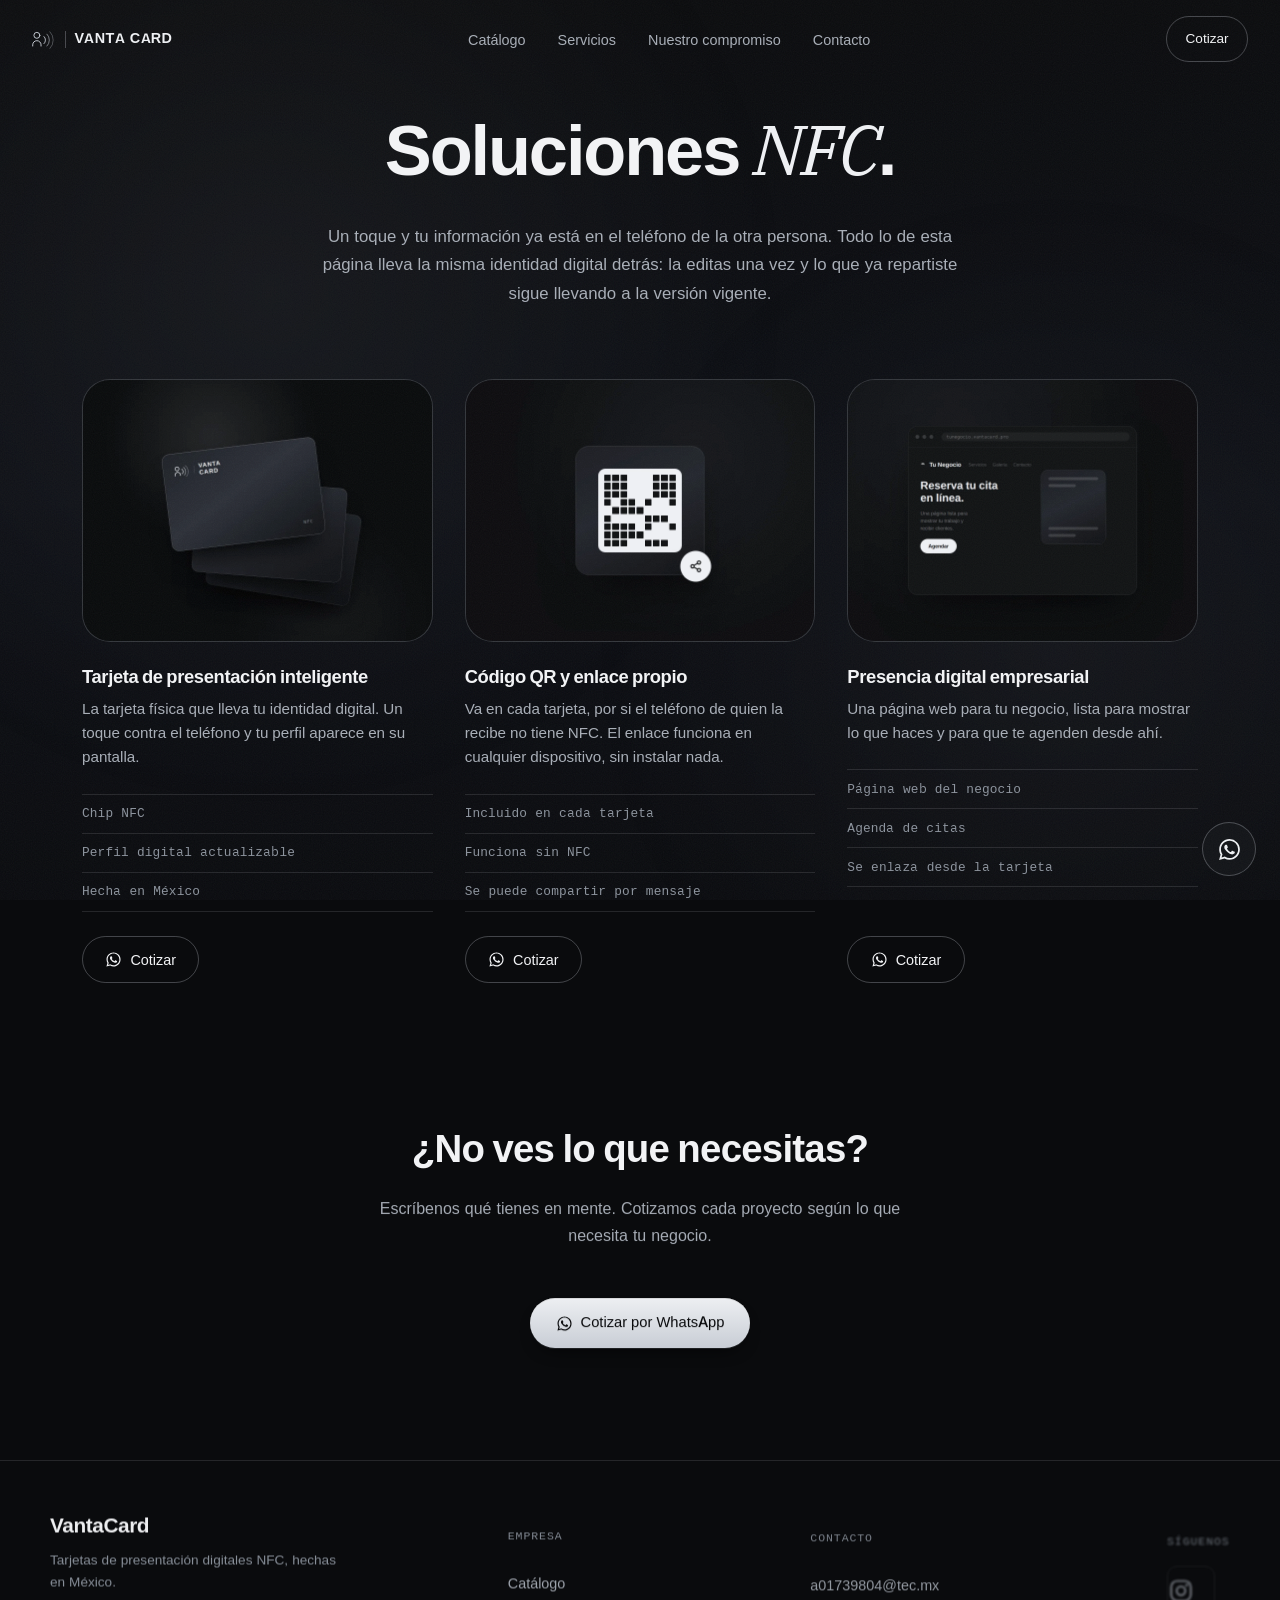
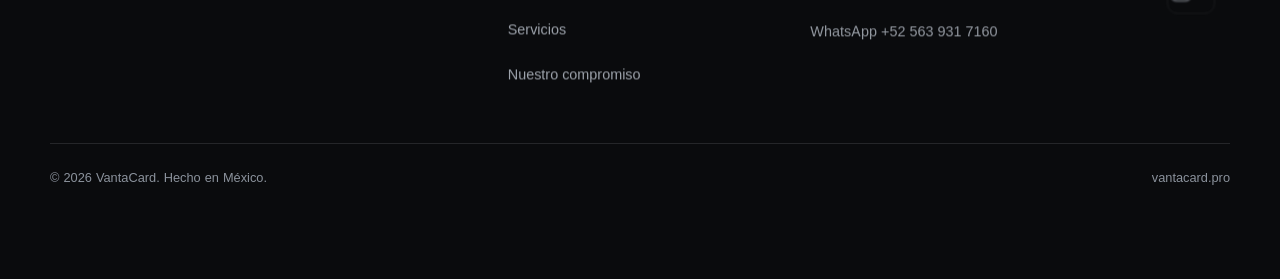
==== vantacard-web/catalogo.html @ 3d966bf9 "Añadir el catálogo de soluciones NFC La página nueva, lista para recibir los productos que vas a man" ====
<!DOCTYPE html>
<html lang="es">
<head>
<meta charset="UTF-8" />
<meta name="viewport" content="width=device-width, initial-scale=1.0" />
<title>Catálogo de soluciones NFC — VantaCard</title>
<meta name="description" content="Las soluciones NFC de VantaCard: tarjetas de presentación inteligentes, código QR de respaldo y presencia digital para tu negocio. Hechas en México." />
<meta name="theme-color" content="#0a0b0d" />

<meta property="og:type" content="website" />
<meta property="og:site_name" content="VantaCard" />
<meta property="og:title" content="Catálogo de soluciones NFC — VantaCard" />
<meta property="og:description" content="Tarjetas NFC, código QR y presencia digital. Una identidad profesional que se actualiza en lugar de reimprimirse." />
<meta property="og:url" content="https://vantacard.pro/catalogo.html" />
<meta property="og:image" content="https://vantacard.pro/assets/og-image.jpg" />
<meta property="og:image:width" content="1200" />
<meta property="og:image:height" content="630" />
<meta property="og:locale" content="es_MX" />

<meta name="twitter:card" content="summary_large_image" />
<meta name="twitter:title" content="Catálogo de soluciones NFC — VantaCard" />
<meta name="twitter:description" content="Tarjetas NFC, código QR y presencia digital. Una identidad profesional que se actualiza en lugar de reimprimirse." />
<meta name="twitter:image" content="https://vantacard.pro/assets/og-image.jpg" />

<link rel="canonical" href="https://vantacard.pro/catalogo.html" />
<link rel="icon" href="assets/favicon.svg" type="image/svg+xml" />
<link rel="icon" href="assets/favicon-32x32.png" sizes="32x32" type="image/png" />
<link rel="icon" href="assets/favicon-16x16.png" sizes="16x16" type="image/png" />
<link rel="apple-touch-icon" href="assets/apple-touch-icon.png" />
<link rel="manifest" href="manifest.json" />

<link rel="stylesheet" href="css/fonts.css" />
<link rel="stylesheet" href="css/styles.css" />
<link rel="stylesheet" href="css/catalogo.css" />
</head>
<body>

<a href="#top" class="skip-link">Saltar al contenido</a>

<div class="tone" aria-hidden="true">
  <div class="tone__wash" id="toneWash"></div>
  <div class="tone__glow tone__glow--a" id="toneGlowA"></div>
  <div class="tone__glow tone__glow--b" id="toneGlowB"></div>
</div>

<nav class="nav" id="nav">
  <a href="index.html" class="nav__logo">
    <span class="brand-mark brand-mark--compact">
      <svg class="brand-mark__icon" viewBox="0 0 40 32" fill="none" stroke="currentColor" stroke-width="1.6" stroke-linecap="round">
        <circle cx="8" cy="9" r="5"/>
        <path d="M1 27v-2a7 7 0 0 1 7-7 7 7 0 0 1 7 7v2" stroke-linejoin="round"/>
        <path d="M20 11a8 8 0 0 1 0 12" opacity="0.9"/>
        <path d="M25 7a14 14 0 0 1 0 20" opacity="0.6"/>
        <path d="M30 3a20 20 0 0 1 0 28" opacity="0.35"/>
      </svg>
      <span class="brand-mark__divider" aria-hidden="true"></span>
      <span class="brand-mark__wordmark"><span>Vanta</span><span>Card</span></span>
    </span>
  </a>
  <div class="nav__links">
    <a href="catalogo.html" aria-current="page">Catálogo</a>
    <a href="index.html#servicios">Servicios</a>
    <a href="compromiso.html">Nuestro compromiso</a>
    <a href="index.html#contacto">Contacto</a>
  </div>
  <a class="nav__cta" href="https://wa.me/525639317160?text=Hola%20VantaCard%2C%20me%20interesa%20una%20tarjeta%20digital%20NFC.%20%C2%BFMe%20pueden%20dar%20m%C3%A1s%20informaci%C3%B3n%3F" target="_blank" rel="noopener">Cotizar</a>
</nav>

<main id="top">

  <header class="catalog-hero">
    <h1 class="reveal-up">Soluciones <span class="accent-italic">NFC</span>.</h1>
    <p class="catalog-hero__lede reveal-up">Un toque y tu información ya está en el teléfono de la otra persona. Todo lo de esta página lleva la misma identidad digital detrás: la editas una vez y lo que ya repartiste sigue llevando a la versión vigente.</p>
  </header>

  <!-- ==========================================================
       CATÁLOGO

       Para agregar un producto, copia un <article class="product">
       completo y cambia cinco cosas:

         1. la imagen (src, alt, width y height reales del archivo)
         2. <h2 class="product__name">      el nombre
         3. <p class="product__desc">       una o dos líneas
         4. <ul class="product__specs">     lo que quieras listar; si no
                                            hay nada que listar, borra
                                            el <ul> entero
         5. el href del botón: ?text= lleva el mensaje de WhatsApp ya
            escrito con el nombre del producto, para que llegue dicho
            cuál es. Codifica los espacios como %20 y los acentos.

       Los tres que están aquí son los que el sitio ya ofrece hoy. No
       hay precios a propósito: todo el sitio trabaja con cotización
       personalizada, así que cada tarjeta manda a WhatsApp.
       ========================================================== -->
  <section class="catalog" id="catalogo" aria-label="Catálogo de productos">
    <div class="catalog__grid">

      <article class="product reveal-up">
        <div class="product__media">
          <img src="assets/service-cards.webp" alt="Tres tarjetas VantaCard con NFC, flotando en cascada" loading="lazy" width="1400" height="1080" />
        </div>
        <h2 class="product__name">Tarjeta de presentación inteligente</h2>
        <p class="product__desc">La tarjeta física que lleva tu identidad digital. Un toque contra el teléfono y tu perfil aparece en su pantalla.</p>
        <ul class="product__specs">
          <li>Chip NFC</li>
          <li>Perfil digital actualizable</li>
          <li>Hecha en México</li>
        </ul>
        <a class="product__cta" href="https://wa.me/525639317160?text=Hola%20VantaCard%2C%20me%20interesa%20la%20Tarjeta%20de%20presentaci%C3%B3n%20inteligente.%20%C2%BFMe%20pueden%20dar%20m%C3%A1s%20informaci%C3%B3n%3F" target="_blank" rel="noopener">
          <svg class="btn__icon" viewBox="0 0 24 24" fill="currentColor" aria-hidden="true"><path d="M12.04 2C6.58 2 2.13 6.45 2.13 11.91c0 1.75.46 3.45 1.32 4.95L2 22l5.25-1.38a9.9 9.9 0 0 0 4.79 1.22h.01c5.46 0 9.91-4.45 9.91-9.91 0-2.65-1.03-5.14-2.9-7.01A9.82 9.82 0 0 0 12.04 2Zm0 18.15h-.01a8.2 8.2 0 0 1-4.19-1.15l-.3-.18-3.12.82.83-3.04-.2-.31a8.22 8.22 0 0 1-1.26-4.38c0-4.54 3.7-8.23 8.25-8.23 2.2 0 4.27.86 5.83 2.42a8.2 8.2 0 0 1 2.41 5.83c0 4.54-3.69 8.22-8.24 8.22Zm4.52-6.16c-.25-.12-1.47-.72-1.69-.81-.23-.08-.39-.12-.56.13-.16.24-.64.8-.78.97-.14.16-.29.18-.54.06-.25-.13-1.05-.39-1.99-1.23-.74-.66-1.23-1.47-1.38-1.72-.14-.25-.01-.38.11-.5.11-.11.25-.29.37-.43.13-.15.17-.25.25-.41.09-.17.04-.31-.02-.43-.06-.13-.56-1.34-.76-1.84-.2-.48-.41-.42-.56-.43h-.48c-.17 0-.43.06-.66.31-.22.25-.87.85-.87 2.07s.9 2.4 1.02 2.56c.12.17 1.75 2.67 4.25 3.75.59.25 1.05.4 1.41.52.59.19 1.13.16 1.56.1.48-.07 1.47-.6 1.68-1.18.21-.58.21-1.08.14-1.18-.06-.11-.22-.17-.47-.29Z"/></svg>Cotizar
        </a>
      </article>

      <article class="product reveal-up">
        <div class="product__media">
          <img src="assets/service-qr.webp" alt="Tarjeta VantaCard con un código QR y un ícono de compartir" loading="lazy" width="1400" height="1080" />
        </div>
        <h2 class="product__name">Código QR y enlace propio</h2>
        <p class="product__desc">Va en cada tarjeta, por si el teléfono de quien la recibe no tiene NFC. El enlace funciona en cualquier dispositivo, sin instalar nada.</p>
        <ul class="product__specs">
          <li>Incluido en cada tarjeta</li>
          <li>Funciona sin NFC</li>
          <li>Se puede compartir por mensaje</li>
        </ul>
        <a class="product__cta" href="https://wa.me/525639317160?text=Hola%20VantaCard%2C%20me%20interesa%20el%20C%C3%B3digo%20QR%20y%20enlace%20propio.%20%C2%BFMe%20pueden%20dar%20m%C3%A1s%20informaci%C3%B3n%3F" target="_blank" rel="noopener">
          <svg class="btn__icon" viewBox="0 0 24 24" fill="currentColor" aria-hidden="true"><path d="M12.04 2C6.58 2 2.13 6.45 2.13 11.91c0 1.75.46 3.45 1.32 4.95L2 22l5.25-1.38a9.9 9.9 0 0 0 4.79 1.22h.01c5.46 0 9.91-4.45 9.91-9.91 0-2.65-1.03-5.14-2.9-7.01A9.82 9.82 0 0 0 12.04 2Zm0 18.15h-.01a8.2 8.2 0 0 1-4.19-1.15l-.3-.18-3.12.82.83-3.04-.2-.31a8.22 8.22 0 0 1-1.26-4.38c0-4.54 3.7-8.23 8.25-8.23 2.2 0 4.27.86 5.83 2.42a8.2 8.2 0 0 1 2.41 5.83c0 4.54-3.69 8.22-8.24 8.22Zm4.52-6.16c-.25-.12-1.47-.72-1.69-.81-.23-.08-.39-.12-.56.13-.16.24-.64.8-.78.97-.14.16-.29.18-.54.06-.25-.13-1.05-.39-1.99-1.23-.74-.66-1.23-1.47-1.38-1.72-.14-.25-.01-.38.11-.5.11-.11.25-.29.37-.43.13-.15.17-.25.25-.41.09-.17.04-.31-.02-.43-.06-.13-.56-1.34-.76-1.84-.2-.48-.41-.42-.56-.43h-.48c-.17 0-.43.06-.66.31-.22.25-.87.85-.87 2.07s.9 2.4 1.02 2.56c.12.17 1.75 2.67 4.25 3.75.59.25 1.05.4 1.41.52.59.19 1.13.16 1.56.1.48-.07 1.47-.6 1.68-1.18.21-.58.21-1.08.14-1.18-.06-.11-.22-.17-.47-.29Z"/></svg>Cotizar
        </a>
      </article>

      <article class="product reveal-up">
        <div class="product__media">
          <img src="assets/service-web.webp" alt="Vista de una página web de negocio con navegación, encabezado y botón para agendar" loading="lazy" width="1400" height="1080" />
        </div>
        <h2 class="product__name">Presencia digital empresarial</h2>
        <p class="product__desc">Una página web para tu negocio, lista para mostrar lo que haces y para que te agenden desde ahí.</p>
        <ul class="product__specs">
          <li>Página web del negocio</li>
          <li>Agenda de citas</li>
          <li>Se enlaza desde la tarjeta</li>
        </ul>
        <a class="product__cta" href="https://wa.me/525639317160?text=Hola%20VantaCard%2C%20me%20interesa%20la%20Presencia%20digital%20empresarial.%20%C2%BFMe%20pueden%20dar%20m%C3%A1s%20informaci%C3%B3n%3F" target="_blank" rel="noopener">
          <svg class="btn__icon" viewBox="0 0 24 24" fill="currentColor" aria-hidden="true"><path d="M12.04 2C6.58 2 2.13 6.45 2.13 11.91c0 1.75.46 3.45 1.32 4.95L2 22l5.25-1.38a9.9 9.9 0 0 0 4.79 1.22h.01c5.46 0 9.91-4.45 9.91-9.91 0-2.65-1.03-5.14-2.9-7.01A9.82 9.82 0 0 0 12.04 2Zm0 18.15h-.01a8.2 8.2 0 0 1-4.19-1.15l-.3-.18-3.12.82.83-3.04-.2-.31a8.22 8.22 0 0 1-1.26-4.38c0-4.54 3.7-8.23 8.25-8.23 2.2 0 4.27.86 5.83 2.42a8.2 8.2 0 0 1 2.41 5.83c0 4.54-3.69 8.22-8.24 8.22Zm4.52-6.16c-.25-.12-1.47-.72-1.69-.81-.23-.08-.39-.12-.56.13-.16.24-.64.8-.78.97-.14.16-.29.18-.54.06-.25-.13-1.05-.39-1.99-1.23-.74-.66-1.23-1.47-1.38-1.72-.14-.25-.01-.38.11-.5.11-.11.25-.29.37-.43.13-.15.17-.25.25-.41.09-.17.04-.31-.02-.43-.06-.13-.56-1.34-.76-1.84-.2-.48-.41-.42-.56-.43h-.48c-.17 0-.43.06-.66.31-.22.25-.87.85-.87 2.07s.9 2.4 1.02 2.56c.12.17 1.75 2.67 4.25 3.75.59.25 1.05.4 1.41.52.59.19 1.13.16 1.56.1.48-.07 1.47-.6 1.68-1.18.21-.58.21-1.08.14-1.18-.06-.11-.22-.17-.47-.29Z"/></svg>Cotizar
        </a>
      </article>

    </div>
  </section>

  <section class="catalog-close">
    <h2 class="reveal-up">¿No ves lo que necesitas?</h2>
    <p class="reveal-up">Escríbenos qué tienes en mente. Cotizamos cada proyecto según lo que necesita tu negocio.</p>
    <a class="btn btn--primary reveal-up" href="https://wa.me/525639317160?text=Hola%20VantaCard%2C%20quiero%20cotizar%20algo%20que%20no%20est%C3%A1%20en%20el%20cat%C3%A1logo." target="_blank" rel="noopener"><svg class="btn__icon" viewBox="0 0 24 24" fill="currentColor" aria-hidden="true"><path d="M12.04 2C6.58 2 2.13 6.45 2.13 11.91c0 1.75.46 3.45 1.32 4.95L2 22l5.25-1.38a9.9 9.9 0 0 0 4.79 1.22h.01c5.46 0 9.91-4.45 9.91-9.91 0-2.65-1.03-5.14-2.9-7.01A9.82 9.82 0 0 0 12.04 2Zm0 18.15h-.01a8.2 8.2 0 0 1-4.19-1.15l-.3-.18-3.12.82.83-3.04-.2-.31a8.22 8.22 0 0 1-1.26-4.38c0-4.54 3.7-8.23 8.25-8.23 2.2 0 4.27.86 5.83 2.42a8.2 8.2 0 0 1 2.41 5.83c0 4.54-3.69 8.22-8.24 8.22Zm4.52-6.16c-.25-.12-1.47-.72-1.69-.81-.23-.08-.39-.12-.56.13-.16.24-.64.8-.78.97-.14.16-.29.18-.54.06-.25-.13-1.05-.39-1.99-1.23-.74-.66-1.23-1.47-1.38-1.72-.14-.25-.01-.38.11-.5.11-.11.25-.29.37-.43.13-.15.17-.25.25-.41.09-.17.04-.31-.02-.43-.06-.13-.56-1.34-.76-1.84-.2-.48-.41-.42-.56-.43h-.48c-.17 0-.43.06-.66.31-.22.25-.87.85-.87 2.07s.9 2.4 1.02 2.56c.12.17 1.75 2.67 4.25 3.75.59.25 1.05.4 1.41.52.59.19 1.13.16 1.56.1.48-.07 1.47-.6 1.68-1.18.21-.58.21-1.08.14-1.18-.06-.11-.22-.17-.47-.29Z"/></svg>Cotizar por WhatsApp</a>
  </section>

  <footer class="footer" id="contacto">
    <div class="footer__inner">
      <div class="footer__brand reveal-up">
        <h3>VantaCard</h3>
        <p>Tarjetas de presentación digitales NFC, hechas en México.</p>
      </div>
      <div class="footer__col reveal-up">
        <h4>Empresa</h4>
        <ul>
          <li><a href="catalogo.html">Catálogo</a></li>
          <li><a href="index.html#servicios">Servicios</a></li>
          <li><a href="compromiso.html">Nuestro compromiso</a></li>
        </ul>
      </div>
      <div class="footer__col reveal-up">
        <h4>Contacto</h4>
        <ul>
          <li><a href="mailto:a01739804@tec.mx">a01739804@tec.mx</a></li>
          <li><a href="https://wa.me/525639317160?text=Hola%20VantaCard%2C%20me%20interesa%20una%20tarjeta%20digital%20NFC.%20%C2%BFMe%20pueden%20dar%20m%C3%A1s%20informaci%C3%B3n%3F" target="_blank" rel="noopener">WhatsApp +52 563 931 7160</a></li>
        </ul>
      </div>
      <div class="footer__col reveal-up">
        <h4>Síguenos</h4>
        <a class="social-link" href="https://www.instagram.com/vantacard.pro/" target="_blank" rel="noopener" aria-label="VantaCard en Instagram">
          <svg viewBox="0 0 24 24" fill="none" stroke="currentColor" stroke-width="1.6" stroke-linecap="round" stroke-linejoin="round" aria-hidden="true">
            <rect x="3" y="3" width="18" height="18" rx="5.2"/>
            <circle cx="12" cy="12" r="4"/>
            <circle cx="17.3" cy="6.7" r="1.15" fill="currentColor" stroke="none"/>
          </svg>
        </a>
      </div>
    </div>
    <div class="footer__bottom">
      <span>© 2026 VantaCard. Hecho en México.</span>
      <span>vantacard.pro</span>
    </div>
  </footer>

</main>

<a class="wa-fab" href="https://wa.me/525639317160?text=Hola%20VantaCard%2C%20me%20interesa%20una%20tarjeta%20digital%20NFC.%20%C2%BFMe%20pueden%20dar%20m%C3%A1s%20informaci%C3%B3n%3F" target="_blank" rel="noopener" aria-label="Escríbenos por WhatsApp">
  <svg viewBox="0 0 24 24" fill="currentColor" aria-hidden="true"><path d="M12.04 2C6.58 2 2.13 6.45 2.13 11.91c0 1.75.46 3.45 1.32 4.95L2 22l5.25-1.38a9.9 9.9 0 0 0 4.79 1.22h.01c5.46 0 9.91-4.45 9.91-9.91 0-2.65-1.03-5.14-2.9-7.01A9.82 9.82 0 0 0 12.04 2Zm0 18.15h-.01a8.2 8.2 0 0 1-4.19-1.15l-.3-.18-3.12.82.83-3.04-.2-.31a8.22 8.22 0 0 1-1.26-4.38c0-4.54 3.7-8.23 8.25-8.23 2.2 0 4.27.86 5.83 2.42a8.2 8.2 0 0 1 2.41 5.83c0 4.54-3.69 8.22-8.24 8.22Zm4.52-6.16c-.25-.12-1.47-.72-1.69-.81-.23-.08-.39-.12-.56.13-.16.24-.64.8-.78.97-.14.16-.29.18-.54.06-.25-.13-1.05-.39-1.99-1.23-.74-.66-1.23-1.47-1.38-1.72-.14-.25-.01-.38.11-.5.11-.11.25-.29.37-.43.13-.15.17-.25.25-.41.09-.17.04-.31-.02-.43-.06-.13-.56-1.34-.76-1.84-.2-.48-.41-.42-.56-.43h-.48c-.17 0-.43.06-.66.31-.22.25-.87.85-.87 2.07s.9 2.4 1.02 2.56c.12.17 1.75 2.67 4.25 3.75.59.25 1.05.4 1.41.52.59.19 1.13.16 1.56.1.48-.07 1.47-.6 1.68-1.18.21-.58.21-1.08.14-1.18-.06-.11-.22-.17-.47-.29Z"/></svg>
</a>

<script src="js/vendor/gsap.min.js"></script>
<script src="js/vendor/ScrollTrigger.min.js"></script>
<script src="js/tone.js"></script>
<script src="js/catalogo.js"></script>
</body>
</html>
---- vantacard-web/css/fonts.css ----
/* Self-hosted fonts. Vendored the same way GSAP is (see js/vendor/):
   this sandbox's network policy blocks fonts.googleapis.com
   intermittently, and self-hosting is also just faster/more
   reliable in production (no third-party render-blocking request). */

@font-face {
  font-family: "Bricolage Grotesque";
  font-style: normal;
  font-weight: 400;
  font-display: swap;
  src: url("../assets/fonts/bricolage-grotesque-400.woff2") format("woff2");
}
@font-face {
  font-family: "Bricolage Grotesque";
  font-style: normal;
  font-weight: 500;
  font-display: swap;
  src: url("../assets/fonts/bricolage-grotesque-500.woff2") format("woff2");
}
@font-face {
  font-family: "Bricolage Grotesque";
  font-style: normal;
  font-weight: 600;
  font-display: swap;
  src: url("../assets/fonts/bricolage-grotesque-600.woff2") format("woff2");
}
@font-face {
  font-family: "Bricolage Grotesque";
  font-style: normal;
  font-weight: 700;
  font-display: swap;
  src: url("../assets/fonts/bricolage-grotesque-700.woff2") format("woff2");
}
@font-face {
  font-family: "Bricolage Grotesque";
  font-style: normal;
  font-weight: 800;
  font-display: swap;
  src: url("../assets/fonts/bricolage-grotesque-800.woff2") format("woff2");
}

@font-face {
  font-family: "Inter";
  font-style: normal;
  font-weight: 400;
  font-display: swap;
  src: url("../assets/fonts/inter-400.woff2") format("woff2");
}
@font-face {
  font-family: "Inter";
  font-style: normal;
  font-weight: 500;
  font-display: swap;
  src: url("../assets/fonts/inter-500.woff2") format("woff2");
}
@font-face {
  font-family: "Inter";
  font-style: normal;
  font-weight: 600;
  font-display: swap;
  src: url("../assets/fonts/inter-600.woff2") format("woff2");
}
@font-face {
  font-family: "Inter";
  font-style: normal;
  font-weight: 700;
  font-display: swap;
  src: url("../assets/fonts/inter-700.woff2") format("woff2");
}

@font-face {
  font-family: "IBM Plex Serif";
  font-style: normal;
  font-weight: 400;
  font-display: swap;
  src: url("../assets/fonts/ibm-plex-serif-400.woff2") format("woff2");
}
@font-face {
  font-family: "IBM Plex Serif";
  font-style: italic;
  font-weight: 400;
  font-display: swap;
  src: url("../assets/fonts/ibm-plex-serif-400-italic.woff2") format("woff2");
}

@font-face {
  font-family: "IBM Plex Mono";
  font-style: normal;
  font-weight: 400;
  font-display: swap;
  src: url("../assets/fonts/ibm-plex-mono-400.woff2") format("woff2");
}
@font-face {
  font-family: "IBM Plex Mono";
  font-style: normal;
  font-weight: 500;
  font-display: swap;
  src: url("../assets/fonts/ibm-plex-mono-500.woff2") format("woff2");
}
---- vantacard-web/css/styles.css ----
/* ============================================================
   VantaCard — Design System
   Un solo mundo visual oscuro. Silver/chrome sobre casi-negro frío.
   ============================================================ */

:root {
  /* Color */
  --bg: #0a0b0d;
  --bg-raised: #131519;
  --bg-card: #1a1d22;
  --accent: #c9ced6;
  --accent-rgb: 201, 206, 214;
  --accent-strong: #eef0f3;
  --accent-dim: #7d838d;
  --text-primary: #f2f3f5;
  --text-secondary: #a7adb6;
  --text-tertiary: #8b929c;
  --border: rgba(201, 206, 214, 0.14);
  --border-strong: rgba(201, 206, 214, 0.3);
  --shadow-color: 4, 5, 7;

  /* Type */
  --font-display: "Bricolage Grotesque", -apple-system, BlinkMacSystemFont, "Segoe UI", sans-serif;
  --font-body: "Inter", -apple-system, BlinkMacSystemFont, "Segoe UI", sans-serif;
  --font-mono: "IBM Plex Mono", "SFMono-Regular", Consolas, monospace;
  /* Third voice, used sparingly: one italic word inside a headline,
     never a whole paragraph — the contrast is the point. IBM Plex
     Serif so the accent shares a family with the mono labels
     already on the page, instead of being an unrelated import. */
  --font-accent: "IBM Plex Serif", Georgia, "Times New Roman", serif;

  /* Scale */
  --space-1: 0.5rem;
  --space-2: 1rem;
  --space-3: 1.5rem;
  --space-4: 2rem;
  --space-5: 3rem;
  --space-6: 4.5rem;
  --space-7: 7rem;

  --radius-sm: 10px;
  --radius-md: 18px;
  --radius-lg: 28px;

  --max-width: 1180px;

  --ease-premium: cubic-bezier(0.16, 1, 0.3, 1);
}

/* ---------- Reset ---------- */
*,
*::before,
*::after {
  box-sizing: border-box;
}

html {
  scroll-behavior: auto;
}

body {
  margin: 0;
  background: var(--bg);
  color: var(--text-primary);
  font-family: var(--font-body);
  font-size: 16px;
  line-height: 1.6;
  -webkit-font-smoothing: antialiased;
  overflow-x: hidden;
  position: relative;
}

/* Faint brushed-metal grain over the whole page. Cheap, tasteful
   substitute for photography: it's what keeps a flat silver/black
   palette from reading as an empty gradient. */
body::after {
  content: "";
  position: fixed;
  inset: 0;
  z-index: 999;
  pointer-events: none;
  opacity: 0.05;
  /* overlay barely touches near-black pixels; screen (additive)
     actually shows up against a dark background. */
  mix-blend-mode: screen;
  background-image: url("data:image/svg+xml,%3Csvg xmlns='http://www.w3.org/2000/svg' width='180' height='180'%3E%3Cfilter id='n'%3E%3CfeTurbulence type='fractalNoise' baseFrequency='0.9' numOctaves='2' stitchTiles='stitch'/%3E%3C/filter%3E%3Crect width='100%25' height='100%25' filter='url(%23n)'/%3E%3C/svg%3E");
}

img,
svg {
  display: block;
  max-width: 100%;
}

a {
  color: inherit;
  text-decoration: none;
}

ul {
  margin: 0;
  padding: 0;
  list-style: none;
}

h1,
h2,
h3,
p {
  margin: 0;
}

button {
  font: inherit;
  color: inherit;
  background: none;
  border: none;
  cursor: pointer;
}

::selection {
  background: var(--accent);
  color: var(--bg);
}

:focus-visible {
  outline: 2px solid var(--accent);
  outline-offset: 3px;
}

/* Visually hidden until focused — lets a keyboard user jump straight
   past the nav (and, on index.html, the scroll-jacked hero scene)
   to the actual content instead of tabbing through every link twice. */
.skip-link {
  position: fixed;
  top: -100px;
  left: var(--space-4);
  z-index: 200;
  padding: 0.75rem 1.25rem;
  background: var(--bg-card);
  color: var(--text-primary);
  border: 1px solid var(--border-strong);
  border-radius: var(--radius-sm);
  font-size: 0.9rem;
  transition: top 0.2s ease;
}

.skip-link:focus {
  top: var(--space-2);
}

/* ---------- Typography ---------- */
/* Third typographic voice: a single italic serif word dropped into
   an otherwise grotesque-sans headline. Used at most once or twice
   a page — it's a accent, not a second body font. */
.accent-italic {
  font-family: var(--font-accent);
  font-style: italic;
  font-weight: 400;
  color: var(--accent-strong);
}

/* ---------- Page-wide light field ----------
   One light for the whole document instead of one per section.

   Every section used to carry its own glow, which is exactly what made
   the page read as a stack of slides: the light started and stopped at
   each boundary, so every section announced itself as a separate card.
   This is a single fixed layer behind everything — a tall vertical wash
   of tone plus two soft lights — that the scroll moves. Nothing about
   it is tied to a section, so the colour under the content never steps;
   it drifts, continuously, from the top of the page to the bottom.

   Everything in here moves by transform only, on a fixed layer, so the
   whole effect is compositor work: no repaint of the page behind it. */
.tone {
  position: fixed;
  inset: 0;
  /* Behind in-flow content but above the canvas, which is painted from
     body's own background-color. */
  z-index: -1;
  overflow: hidden;
  pointer-events: none;
}

/* Taller than the viewport on purpose: the scroll slides it past, and
   what you see through the window is a slow, continuous change of tone
   rather than a cut between one section's colour and the next. The
   stops stay within a few levels of --bg — this should read as the room
   being lit differently, never as coloured bands. */
.tone__wash {
  position: absolute;
  left: 0;
  right: 0;
  top: 0;
  height: 320vh;
  will-change: transform;
  background: linear-gradient(
    180deg,
    #0a0b0d 0%,
    #0c0e14 18%,
    #090a0d 34%,
    #0d0f16 52%,
    #0a0b10 70%,
    #0c0e13 86%,
    #0a0b0d 100%
  );
}

.tone__glow {
  position: absolute;
  border-radius: 50%;
  aspect-ratio: 1;
  will-change: transform;
  background: radial-gradient(circle, rgba(var(--accent-rgb), 0.055), transparent 68%);
}

.tone__glow--a {
  width: min(105vw, 1100px);
  left: -22%;
  top: -30%;
}

.tone__glow--b {
  width: min(95vw, 960px);
  right: -20%;
  top: 20%;
  background: radial-gradient(circle, rgba(var(--accent-rgb), 0.042), transparent 70%);
}

/* Scroll-reveal targets. Starting state only; main.js animates each
   one to opacity:1/y:0 with ScrollTrigger.batch as it enters view. */
.reveal-up {
  opacity: 0;
  transform: translateY(28px);
}

/* The blur is the difference between content appearing and content
   coming into focus. Only under no-preference: a filter transition is
   motion, and it is also the one part of the reveal that costs real
   GPU work, so a reduced-motion visitor gets the plain fade. */
@media (prefers-reduced-motion: no-preference) {
  .reveal-up,
  .reveal-group > * {
    filter: blur(5px);
  }
}

/* Same idea, one level down: the container stays put and its children
   arrive in sequence, so a heading block reads headline → lede instead
   of landing as a single slab. */
.reveal-group > * {
  opacity: 0;
  transform: translateY(22px);
}

h1,
h2,
h3 {
  font-family: var(--font-display);
  font-weight: 700;
  letter-spacing: -0.02em;
  color: var(--text-primary);
}

/* Hero entrance. Deliberately CSS, not GSAP: this is the first thing a
   visitor sees, and if the animation never runs the element just shows
   its normal style — a scroll-triggered reveal can strand it at
   opacity 0 instead.
   `backwards`, not `both`: it has to cover the delay, but it must stop
   asserting values once it ends, because CSS animations outrank inline
   styles and these same elements get scroll-driven transforms in
   main.js. */
.hero-enter > * {
  animation: hero-in 0.6s var(--ease-premium) backwards;
}

.hero-enter > *:nth-child(1) { animation-delay: 0.04s; }
.hero-enter > *:nth-child(3) { animation-delay: 0.12s; }
.hero-enter > *:nth-child(4) { animation-delay: 0.20s; }
.hero-enter > *:nth-child(5) { animation-delay: 0.28s; }

/* The card is the one element GSAP drives through the whole scroll (it
   drifts down to meet the scene card), so CSS must not animate it too.
   main.js reads computed style when it builds those tweens, and while this
   entrance was mid-flight it read opacity:0 and baked that in as the card's
   resting state — the card stayed invisible for the entire page. One owner
   per element. It simply starts visible; the words arrive around it. */
.hero-enter > .identity__card {
  animation: none;
}

@keyframes hero-in {
  from {
    opacity: 0;
    transform: translateY(20px);
  }
}

/* ---------- Nav ---------- */
.nav {
  position: fixed;
  inset: 0 0 auto 0;
  z-index: 100;
  display: flex;
  align-items: center;
  justify-content: space-between;
  padding: var(--space-2) var(--space-4);
  background: transparent;
  transition: background-color 0.4s var(--ease-premium), border-color 0.4s var(--ease-premium);
  border-bottom: 1px solid transparent;
}

.nav--solid {
  background: rgba(10, 11, 13, 0.82);
  backdrop-filter: blur(14px);
  -webkit-backdrop-filter: blur(14px);
  border-bottom-color: var(--border);
}

.nav__logo {
  display: inline-flex;
  align-items: center;
  color: var(--text-primary);
  /* Padding + matching negative margin grows the tap target to 44px
     tall (mobile) without shifting the visible logo position. The
     brand-mark icon is only 19px tall, shorter than the plain text
     this used to wrap, hence the wider padding than elsewhere. */
  padding: 13px 0;
  margin: -13px 0;
}

.nav__links {
  display: flex;
  gap: var(--space-4);
}

.nav__links a {
  font-size: 0.9rem;
  color: var(--text-secondary);
  /* Nav hover is seen dozens of times a session — it should register
     as instant feedback, not as an animation you watch. */
  transition: color 0.15s ease;
}

.nav__links a:hover {
  color: var(--text-primary);
}

.nav__cta {
  font-size: 0.85rem;
  font-weight: 500;
  padding: 0.7rem 1.15rem;
  border-radius: 999px;
  border: 1px solid var(--border-strong);
  color: var(--text-primary);
  transition: border-color 0.25s ease, background-color 0.25s ease;
}

.nav__cta:hover {
  background: var(--accent);
  color: var(--bg);
  border-color: var(--accent);
}

@media (max-width: 720px) {
  .nav__links {
    display: none;
  }
}

/* ============================================================
   Hero scene — pinned 3D animation
   ============================================================ */

/* Tall enough to hold the full scroll-driven sequence: the card's
   parallax detour through three target profiles, then the original
   phone-approach phases. All one continuous scrub, so it has to be
   this long — see the "approach" label in js/main.js. */
.hero-scene {
  position: relative;
  height: 750vh;
}

.hero-scene__stage {
  position: relative;
  height: 100vh;
  width: 100%;
  overflow: hidden;
  background: radial-gradient(ellipse 70% 55% at 50% 28%, rgba(201, 206, 214, 0.08), transparent 60%);
}

/* The stage used to carry a vignette here — transparent in the middle,
   55% black at its edges. It framed the scene nicely on its own, but a
   vignette is a box: it drew a visible dark border around the stage's
   own rectangle, and a hard step wherever the stage met the section
   above or below it. That is precisely the per-section lighting the
   page-wide light field replaced, so it is gone. What lights the scene
   now is the key light above plus the field behind it. */

/* Opening statement over the 3D scene. Sits in the band between the
   nav and the top of the card; js/main.js pushes the scene down a
   little on narrow screens to make that band wide enough, then lifts it
   back as this fades out. */
.hero-intro {
  position: absolute;
  top: var(--space-6);
  left: 50%;
  transform: translateX(-50%);
  z-index: 3;
  width: min(640px, calc(100% - var(--space-4) * 2));
  text-align: center;
  pointer-events: none;
}

.hero-intro h1 {
  font-size: clamp(1.5rem, 4vw, 2.5rem);
  line-height: 1.1;
  letter-spacing: -0.03em;
  margin: var(--space-2) 0 0.65rem;
}

.hero-intro__sub {
  color: var(--text-secondary);
  font-size: clamp(0.85rem, 1.5vw, 1.02rem);
  line-height: 1.5;
  max-width: 46ch;
  margin: 0 auto;
}

/* Orb parallax layers */
.orbs {
  position: absolute;
  inset: 0;
  pointer-events: none;
  will-change: transform;
}

.orb {
  position: absolute;
  border-radius: 50%;
  filter: blur(50px);
  /* Slow idle drift, independent of the scroll-driven parallax on
     the .orbs layer itself (different element, so no transform
     conflict with the GSAP-driven translateY above it). Keeps the
     scene alive even while the user isn't scrolling. */
  animation: orb-breathe 14s ease-in-out infinite;
}

@keyframes orb-breathe {
  0%, 100% { transform: scale(1) translate(0, 0); opacity: 1; }
  50% { transform: scale(1.12) translate(2%, -3%); opacity: 0.75; }
}

.orbs--back .orb {
  background: radial-gradient(circle, rgba(201, 206, 214, 0.16), transparent 70%);
}
.orbs--back .orb:nth-child(1) { width: 420px; height: 420px; top: 6%; left: 8%; animation-delay: 0s; }
.orbs--back .orb:nth-child(2) { width: 340px; height: 340px; bottom: 4%; right: 10%; animation-delay: -7s; }

.orbs--mid .orb {
  background: radial-gradient(circle, rgba(201, 206, 214, 0.22), transparent 68%);
  filter: blur(36px);
}
.orbs--mid .orb:nth-child(1) { width: 260px; height: 260px; top: 18%; right: 16%; animation-duration: 11s; animation-delay: -3s; }
.orbs--mid .orb:nth-child(2) { width: 200px; height: 200px; bottom: 14%; left: 14%; animation-duration: 12.5s; animation-delay: -9s; }

.orbs--front .orb {
  background: radial-gradient(circle, rgba(238, 240, 243, 0.3), transparent 65%);
  filter: blur(22px);
}
.orbs--front .orb:nth-child(1) { width: 130px; height: 130px; top: 30%; left: 22%; animation-duration: 8s; animation-delay: -1s; }
.orbs--front .orb:nth-child(2) { width: 100px; height: 100px; bottom: 24%; right: 24%; animation-duration: 9.5s; animation-delay: -5s; }

/* 3D world */
.scene-3d {
  position: absolute;
  inset: 0;
  display: flex;
  align-items: center;
  justify-content: center;
  perspective: 1800px;
}

.scene-3d__world {
  position: relative;
  width: 100%;
  height: 100%;
  transform-style: preserve-3d;
  will-change: transform;
}

.contact-shadow {
  position: absolute;
  top: 50%;
  left: 50%;
  width: 180px;
  height: 34px;
  opacity: 0;
  filter: blur(4px);
  background: radial-gradient(ellipse, rgba(0, 0, 0, 0.65), transparent 72%);
}

/* .card-3d / .phone-3d live directly in the preserve-3d world and carry
   only position + the animated transform. Visual styling (box-shadow,
   border-radius, background) lives one level deeper on the __inner
   element. Putting both on the same node that also has a live 3D
   transform breaks Chromium's z-sort against 3D siblings — verified by
   isolated repro — regardless of Z sign or will-change. Splitting the
   node keeps the sorted element a plain box. */
.card-3d,
.phone-3d {
  position: absolute;
  top: 50%;
  left: 50%;
}

.card-3d {
  width: 300px;
  aspect-ratio: 1.586;
}

/* One card face, written once and worn by two elements: the static
   card in the hero and the card inside the 3D scene. They are meant to
   be the same physical object — the page scrolls one into the other and
   crossfades between them — so every face property has to match
   exactly. When they didn't, the swap showed: the hero card carried a
   centred brand mark and 28px corners, the scene card a top-left mark
   and 18px corners, and for the length of the crossfade you saw both
   marks at once inside one card. */
.card-3d__inner,
.identity__card,
.sustain-close__card {
  border-radius: var(--radius-md);
  padding: var(--space-3);
  background: linear-gradient(150deg, #1b1d22 0%, #23262d 45%, #101114 100%);
  border: 1px solid var(--border-strong);
  box-shadow:
    0 40px 70px -30px rgba(var(--shadow-color), 0.85),
    inset 0 1px 0 rgba(255, 255, 255, 0.05);
  display: flex;
  flex-direction: column;
  justify-content: space-between;
}

.card-3d__inner {
  width: 100%;
  height: 100%;
}

.card-face__top {
  display: flex;
  align-items: center;
}

/* Brand mark: icon + divider + "Vanta / Card" wordmark. Used at full
   (stacked, two-line) size on the card face; the nav uses the
   --compact modifier to keep it to one line at nav-bar height. */
.brand-mark {
  display: flex;
  align-items: center;
  gap: 0.7rem;
}

.brand-mark__icon {
  width: 30px;
  height: 24px;
  color: var(--accent);
  flex-shrink: 0;
}

.brand-mark__divider {
  width: 1px;
  height: 22px;
  background: var(--border-strong);
  flex-shrink: 0;
}

.brand-mark__wordmark {
  display: flex;
  flex-direction: column;
  line-height: 1.3;
  font-family: var(--font-display);
  font-weight: 600;
  font-size: 0.72rem;
  letter-spacing: 0.16em;
  text-transform: uppercase;
  color: var(--accent-strong);
}

.brand-mark--compact {
  gap: 0.55rem;
}

.brand-mark--compact .brand-mark__icon {
  width: 24px;
  height: 19px;
}

.brand-mark--compact .brand-mark__divider {
  height: 17px;
}

.brand-mark--compact .brand-mark__wordmark {
  flex-direction: row;
  gap: 0.35em;
  font-size: 0.9rem;
  letter-spacing: 0.02em;
}

.card-3d__name {
  font-size: 1rem;
  color: var(--text-primary);
  font-weight: 500;
}

.card-3d__role {
  font-family: var(--font-mono);
  font-size: 0.68rem;
  letter-spacing: 0.06em;
  color: var(--text-tertiary);
  text-transform: uppercase;
  margin-top: 0.2rem;
}

/* Mobile default: centered, below where the card+phone sit. On wide
   viewports (matched in JS too) js/main.js animates its `x` to
   whichever side is opposite the card at each step — so no static
   transform here; GSAP owns xPercent/yPercent/x/y entirely, the same
   anchoring pattern #card3d and #phone3d already use. */
.profile-panel {
  position: absolute;
  left: 50%;
  top: 87%;
  z-index: 4;
  display: flex;
  flex-direction: column;
  align-items: center;
  gap: 0.6rem;
  width: min(84vw, 320px);
  text-align: center;
  pointer-events: none;
  opacity: 0;
}

.profile-panel__label {
  font-family: var(--font-display);
  font-weight: 800;
  font-size: clamp(1.5rem, 5vw, 2rem);
  letter-spacing: -0.02em;
  color: var(--text-primary);
  text-transform: capitalize;
}

.profile-panel__icon {
  width: 76px;
  height: 76px;
}

.profile-panel__benefit {
  font-size: 0.92rem;
  line-height: 1.5;
  color: var(--text-secondary);
  /* Two even lines instead of one full-width line and a short tail.
     It reads better, and it keeps the text out of the bottom-right
     corner where the fixed WhatsApp button sits on a phone. Browsers
     without it just wrap normally, which is where this started. */
  text-wrap: balance;
}

/* Narrower and a little higher on a phone: the fixed WhatsApp button
   sits in the bottom-right corner, and at this width the benefit line
   used to run underneath it. */
@media (max-width: 720px) {
  .profile-panel {
    width: min(76vw, 292px);
    top: 84%;
    gap: 0.45rem;
  }

  .profile-panel__icon {
    width: 62px;
    height: 62px;
  }
}

.profile-panel__dots {
  display: flex;
  gap: 6px;
  margin-top: 0.1rem;
}

.profile-panel__dot {
  width: 5px;
  height: 5px;
  border-radius: 50%;
  background: var(--accent-dim);
  opacity: 0.4;
}

.profile-panel__dot--active {
  opacity: 1;
  background: var(--accent-strong);
}

@media (min-width: 700px) {
  .profile-panel {
    top: 46%;
    width: min(26vw, 320px);
  }

  .profile-panel__label {
    font-size: clamp(2rem, 3vw, 2.6rem);
  }

  .profile-panel__icon {
    width: 92px;
    height: 92px;
  }
}

.phone-3d {
  width: 220px;
  aspect-ratio: 9 / 19.3;
}

.phone-3d__inner {
  position: relative;
  width: 100%;
  height: 100%;
  border-radius: 42px;
  padding: 12px;
  background: linear-gradient(165deg, #1c1e24, #08090b 75%);
  border: 1px solid rgba(201, 206, 214, 0.16);
  box-shadow: 0 60px 110px -35px rgba(var(--shadow-color), 0.9);
}

.phone-3d__notch {
  position: absolute;
  top: 12px;
  left: 50%;
  transform: translateX(-50%);
  width: 64px;
  height: 18px;
  background: #08090b;
  border-radius: 999px;
  z-index: 2;
}

.phone-3d__screen {
  position: relative;
  width: 100%;
  height: 100%;
  border-radius: 32px;
  background: radial-gradient(ellipse 120% 90% at 50% 0%, #15171b, var(--bg) 70%);
  overflow: hidden;
  display: flex;
  align-items: center;
  justify-content: center;
}

.phone-3d__glyph {
  width: 46px;
  height: 46px;
  color: var(--accent);
  opacity: 0.55;
}

.nfc-ripple {
  position: absolute;
  top: 50%;
  left: 50%;
  width: 90px;
  height: 90px;
  border-radius: 50%;
  border: 1.5px solid var(--accent);
  opacity: 0;
  pointer-events: none;
}

.screen-glow {
  position: absolute;
  top: 50%;
  left: 50%;
  width: 90px;
  height: 90px;
  border-radius: 50%;
  background: radial-gradient(circle, rgba(238, 240, 243, 0.95), rgba(201, 206, 214, 0.4) 45%, transparent 72%);
  opacity: 0;
  pointer-events: none;
  z-index: 5;
}

/* ============================================================
   Revealed content
   ============================================================ */

.reveal-content {
  position: relative;
  z-index: 2;
}

@keyframes chrome-sweep {
  0%, 100% { background-position: 100% 0; }
  50% { background-position: 0 0; }
}

/* ---------- Hero payoff (in-pin echo of the identity headline) ---------- */
.hero-payoff {
  position: absolute;
  left: 50%;
  top: 50%;
  transform: translate(-50%, -50%);
  z-index: 10;
  margin: 0;
  width: min(22ch, 82vw);
  text-align: center;
  font-size: clamp(1.8rem, 4.6vw, 3.2rem);
  font-weight: 700;
  letter-spacing: -0.02em;
  line-height: 1.1;
  opacity: 0;
  pointer-events: none;
  background: linear-gradient(
    100deg,
    var(--text-primary) 30%,
    var(--accent-strong) 45%,
    var(--text-primary) 60%
  );
  background-size: 250% 100%;
  -webkit-background-clip: text;
  background-clip: text;
  color: transparent;
}

@media (forced-colors: active) {
  .hero-payoff {
    background: none;
    -webkit-background-clip: initial;
    background-clip: initial;
    color: CanvasText;
  }
}

.btn {
  display: inline-flex;
  align-items: center;
  gap: 0.5rem;
  padding: 0.85rem 1.6rem;
  border-radius: 999px;
  font-size: 0.92rem;
  font-weight: 500;
  transition: transform 0.25s var(--ease-premium), background-color 0.25s ease, border-color 0.25s ease;
}

/* Naming the destination is half the reassurance; showing it is the
   other half. Sized to the cap height of the label beside it. */
.btn__icon {
  width: 17px;
  height: 17px;
  flex-shrink: 0;
}

.btn--primary {
  position: relative;
  overflow: hidden;
  background: linear-gradient(180deg, var(--accent-strong) 0%, var(--accent) 100%);
  color: var(--bg);
  box-shadow: 0 1px 0 rgba(255, 255, 255, 0.4) inset, 0 8px 20px -10px rgba(var(--shadow-color), 0.9);
}

@media (hover: hover) and (pointer: fine) {
  .btn--primary:hover {
    transform: translateY(-2px);
    background: linear-gradient(180deg, #ffffff 0%, var(--accent-strong) 100%);
    box-shadow: 0 1px 0 rgba(255, 255, 255, 0.5) inset, 0 12px 28px -10px rgba(var(--shadow-color), 0.95);
  }
}

/* Chrome shimmer: a bright diagonal band sweeps across on hover,
   like light catching brushed metal. */
.btn--primary::after {
  content: "";
  position: absolute;
  inset: 0;
  background: linear-gradient(115deg, transparent 40%, rgba(255, 255, 255, 0.65) 50%, transparent 60%);
  transform: translateX(-120%);
}

.btn--primary:hover::after {
  transform: translateX(120%);
  transition: transform 0.7s ease;
}

.btn--ghost {
  border: 1px solid var(--border-strong);
  color: var(--text-primary);
}

.btn--ghost:hover {
  border-color: var(--accent);
  color: var(--accent);
}

/* ---------- Editorial chapter ----------
   One shape for every section on the site whose job is to explain
   something: the heading lives in its own narrow column and STAYS
   there while its content scrolls past in the wide column beside it.

   It replaces two separate pinned sticky-stacks (this page's "Cómo
   funciona" and compromiso's "Nuestra solución"). Those took the
   scroll away from the reader, and they pushed the section heading
   off the top of the screen long before the content ended — so most
   of the section was body text with nothing on screen saying what it
   belonged to. Sticky costs no JavaScript and never fights the
   reader's own scrolling. */
.chapter {
  max-width: var(--max-width);
  margin: 0 auto;
  padding: var(--space-6) var(--space-4);
  display: grid;
  grid-template-columns: minmax(0, 0.85fr) minmax(0, 1.15fr);
  gap: var(--space-6);
  align-items: start;
}

.chapter__aside {
  position: sticky;
  /* Nav is 72px tall; this clears it with room to breathe. */
  top: 104px;
  align-self: start;
}

.chapter__aside h2 {
  font-size: clamp(1.9rem, 3.4vw, 2.7rem);
  line-height: 1.12;
  letter-spacing: -0.02em;
}

.chapter__aside > p {
  margin-top: var(--space-3);
  color: var(--text-secondary);
  line-height: 1.65;
}

.chapter__body > p {
  color: var(--text-secondary);
  line-height: 1.75;
}

.chapter__body > p + p {
  margin-top: var(--space-3);
}

@media (max-width: 900px) {
  .chapter {
    grid-template-columns: 1fr;
    gap: var(--space-4);
    padding-block: var(--space-5);
  }
  .chapter__aside {
    position: static;
  }
}

/* ---------- Numbered step rows ----------
   Shared by index and compromiso. Both pages used to build this idea
   as their own full-height pinned stack, with the CSS and the
   ScrollTrigger logic duplicated; now it is one quiet list that reads
   at a glance instead of three screens of scrolling. */
.steps {
  display: flex;
  flex-direction: column;
}

.step {
  display: grid;
  grid-template-columns: 48px minmax(0, 1fr);
  gap: var(--space-3);
  align-items: start;
  padding: var(--space-4) 0;
  border-top: 1px solid var(--border);
  text-align: left;
}

.step:last-child {
  border-bottom: 1px solid var(--border);
}

.step__icon {
  display: flex;
  align-items: center;
  justify-content: center;
  width: 48px;
  height: 48px;
  border: 1px solid var(--border);
  border-radius: var(--radius-sm);
  color: var(--accent);
  transition: border-color 0.3s ease;
}

.step__icon svg {
  width: 21px;
  height: 21px;
}

/* Same 48px slot, filled with the index instead of an icon — used by
   lists that are numbered rather than illustrated. */
.step__icon--num {
  font-family: var(--font-mono);
  font-size: 0.85rem;
  letter-spacing: 0.08em;
  color: var(--accent-dim);
}

/* The index sits inside the heading rather than floating above the
   row as its own micro-label — one less loose scrap of text. */
.step__title {
  display: flex;
  align-items: baseline;
  gap: 0.65rem;
  font-size: 1.15rem;
}

.step__index {
  font-family: var(--font-mono);
  font-size: 0.78rem;
  letter-spacing: 0.12em;
  color: var(--accent-dim);
  transition: color 0.3s ease;
}

.step p {
  margin-top: 0.4rem;
  color: var(--text-secondary);
  font-size: 0.95rem;
  line-height: 1.6;
}

@media (hover: hover) and (pointer: fine) {
  .step:hover .step__icon {
    border-color: var(--border-strong);
  }
  .step:hover .step__index {
    color: var(--accent);
  }
}

@media (max-width: 480px) {
  .step {
    grid-template-columns: 40px minmax(0, 1fr);
    gap: var(--space-2);
  }
  .step__icon {
    width: 40px;
    height: 40px;
  }
}

/* ---------- Pull quote ----------
   The one place either page raises its voice. Full measure, centred,
   serif italic — it breaks the chapter rhythm on purpose, so a long
   read has a beat between chapters instead of running flat. */
.pull-quote {
  position: relative;
  max-width: 46ch;
  margin: 0 auto;
  padding: var(--space-5) var(--space-4);
  border: none;
  text-align: center;
  font-family: var(--font-accent);
  font-style: italic;
  font-size: clamp(1.5rem, 3.4vw, 2.3rem);
  line-height: 1.32;
  color: var(--accent-strong);
}

.pull-quote::before {
  content: "\201C";
  display: block;
  font-family: var(--font-accent);
  font-style: normal;
  font-size: clamp(2.6rem, 6vw, 4.2rem);
  line-height: 1;
  color: var(--border-strong);
  margin-bottom: var(--space-1);
}

/* ---------- Fixed WhatsApp button ----------
   Same spot on every screen, always: no scroll-triggered show/hide,
   no entrance animation, and deliberately NOT a .btn, so main.js's
   magnetic-pull and press handlers skip it — the brief was a button
   that does not move. Only its border and background respond, and
   only to hover. */
.wa-fab {
  position: fixed;
  right: max(var(--space-3), env(safe-area-inset-right));
  bottom: max(var(--space-3), env(safe-area-inset-bottom));
  z-index: 95;
  display: flex;
  align-items: center;
  justify-content: center;
  width: 54px;
  height: 54px;
  border-radius: 50%;
  background: rgba(19, 21, 25, 0.88);
  -webkit-backdrop-filter: blur(10px);
  backdrop-filter: blur(10px);
  border: 1px solid var(--border-strong);
  color: var(--accent-strong);
  /* Edge, not elevation. A lit rim plus the blur behind it already
     lifts a 54px circle off a near-black page; adding a soft drop
     shadow on top of a hairline border is the generated-UI tell. */
  transition: border-color 0.2s ease, background-color 0.2s ease;
}

.wa-fab svg {
  width: 25px;
  height: 25px;
}

@media (hover: hover) and (pointer: fine) {
  .wa-fab:hover {
    border-color: var(--accent);
    background: rgba(26, 29, 34, 0.96);
  }
}

/* The button floats over whatever is at the bottom of the page, and
   the last thing on both pages is the footer's bottom row. This keeps
   it off the text there instead of sitting on top of it. */
/* Instagram, as the mark rather than the word. It is the only social
   account on the site, so a one-item list was more chrome than content
   — and a logo is read faster than its name. Drawn in the same line
   weight as every other icon here instead of dropped in as the brand's
   own gradient badge, which would be the one saturated object on an
   otherwise monochrome page. */
.social-link {
  display: inline-flex;
  align-items: center;
  justify-content: center;
  /* 48px box, 26px mark. At 44/19 the glyph was swimming in its own
     frame and read as an afterthought; this is the same ratio the
     step icons use, at a size that actually carries a logo. Still
     comfortably above the 44px tap-target floor. */
  width: 48px;
  height: 48px;
  border: 1px solid var(--border);
  border-radius: var(--radius-sm);
  color: var(--text-secondary);
  transition: border-color 0.2s ease, color 0.2s ease;
}

.social-link svg {
  width: 26px;
  height: 26px;
}

@media (hover: hover) and (pointer: fine) {
  .social-link:hover {
    border-color: var(--accent);
    color: var(--accent);
  }
}

.footer__bottom {
  padding-bottom: 58px;
}

/* ---------- Showcase ----------
   Lives in the chapter grid now, so "Asi se ve" stays pinned beside
   the screenshots instead of scrolling off above them. The gallery
   itself keeps its asymmetry: two phone screens at different sizes
   and different heights, not a matching pair. ---------- */
.showcase__gallery {
  display: grid;
  grid-template-columns: 1.2fr 1fr;
  align-items: center;
  gap: var(--space-4);
}

.showcase__item {
  perspective: 1200px;
}

.showcase__item img {
  width: 100%;
  height: auto;
  border-radius: var(--radius-lg);
  will-change: transform;
  transform: rotateX(0) rotateY(0);
}

.showcase__item--secondary {
  margin-top: var(--space-5);
}

@media (max-width: 560px) {
  .showcase__gallery {
    grid-template-columns: 1fr;
  }
  .showcase__item--secondary {
    margin-top: 0;
    max-width: 320px;
    margin-left: auto;
    margin-right: auto;
  }
}

/* ---------- Offerings (what we do) ---------- */
.offerings {
  max-width: var(--max-width);
  margin: 0 auto;
  padding: var(--space-6) var(--space-4);
}

.offerings__head {
  text-align: center;
  margin-bottom: var(--space-5);
}

.offerings__head h2 {
  font-size: clamp(2.1rem, 3.8vw, 3.1rem);
  letter-spacing: -0.02em;
}

.offerings__grid {
  display: grid;
  grid-template-columns: repeat(3, 1fr);
  gap: var(--space-4);
}

@media (max-width: 900px) {
  .offerings__grid {
    grid-template-columns: 1fr;
    max-width: 420px;
    margin: 0 auto;
  }
}

.offerings__item {
  transition: transform 0.3s var(--ease-premium);
}

@media (hover: hover) and (pointer: fine) {
  .offerings__item:hover {
    transform: translateY(-4px);
  }
}

.offerings__media {
  position: relative;
  aspect-ratio: 4 / 3;
  border-radius: var(--radius-lg);
  overflow: hidden;
  background: var(--bg-card);
  border: 1px solid var(--border);
  margin-bottom: var(--space-3);
}

/* Same spotlight-ring mechanic as .plan, extended here so the two
   card grids on the page feel like one system, not two. */
.offerings__media::before {
  content: "";
  position: absolute;
  inset: 0;
  z-index: 1;
  border-radius: inherit;
  padding: 1px;
  background: radial-gradient(220px circle at var(--mx, 50%) var(--my, 50%), rgba(var(--accent-rgb), 0.5), transparent 65%);
  -webkit-mask: linear-gradient(#fff 0 0) content-box, linear-gradient(#fff 0 0);
  -webkit-mask-composite: xor;
  mask-composite: exclude;
  opacity: 0;
  transition: opacity 0.3s ease;
  pointer-events: none;
}

.offerings__item:hover .offerings__media::before {
  opacity: 1;
}

.offerings__media img {
  width: 100%;
  height: 100%;
  object-fit: cover;
}

.offerings__item h3 {
  font-size: 1.15rem;
  margin-bottom: var(--space-1);
}

.offerings__item p {
  color: var(--text-secondary);
  font-size: 0.92rem;
}

/* ---------- Services ---------- */
.services {
  max-width: var(--max-width);
  margin: 0 auto;
  padding: var(--space-6) var(--space-4);
}

.services__head {
  max-width: 52ch;
  margin: 0 auto var(--space-5);
  text-align: center;
}

.services__head h2 {
  font-size: clamp(2.1rem, 3.8vw, 3.1rem);
  letter-spacing: -0.02em;
  margin-top: var(--space-2);
}

.services__lede {
  margin-top: var(--space-3);
  color: var(--text-secondary);
}

.services__grid {
  display: grid;
  grid-template-columns: repeat(2, 1fr);
  gap: var(--space-3);
}

@media (max-width: 780px) {
  .services__grid {
    grid-template-columns: 1fr;
  }
}

.plan {
  position: relative;
  background: var(--bg-card);
  border: 1px solid var(--border);
  border-radius: var(--radius-lg);
  padding: var(--space-4);
  display: flex;
  flex-direction: column;
  transition: border-color 0.3s ease, transform 0.3s var(--ease-premium);
}

@media (hover: hover) and (pointer: fine) {
  .plan:hover {
    border-color: var(--border-strong);
    transform: translateY(-4px);
  }
}

/* Spotlight border: a 1px ring that lights up around the cursor.
   --mx/--my are set from JS on pointermove. The mask trick keeps
   only the ring visible, not a filled glow behind the card. */
.plan::before {
  content: "";
  position: absolute;
  inset: -1px;
  border-radius: inherit;
  padding: 1px;
  background: radial-gradient(220px circle at var(--mx, 50%) var(--my, 50%), rgba(var(--accent-rgb), 0.55), transparent 65%);
  -webkit-mask: linear-gradient(#fff 0 0) content-box, linear-gradient(#fff 0 0);
  -webkit-mask-composite: xor;
  mask-composite: exclude;
  opacity: 0;
  transition: opacity 0.3s ease;
  pointer-events: none;
}

.plan:hover::before {
  opacity: 1;
}

.plan--featured {
  border-color: var(--border-strong);
  background: linear-gradient(165deg, var(--bg-card), #20242b);
}

.plan__head {
  display: flex;
  align-items: center;
  gap: 0.6rem;
  margin-bottom: var(--space-2);
}

.plan__icon {
  display: flex;
  align-items: center;
  justify-content: center;
  width: 30px;
  height: 30px;
  border-radius: 8px;
  border: 1px solid var(--border);
  color: var(--accent);
  flex-shrink: 0;
}

.plan__icon svg {
  width: 16px;
  height: 16px;
}

.plan__tag {
  font-family: var(--font-mono);
  font-size: 0.7rem;
  letter-spacing: 0.08em;
  text-transform: uppercase;
  color: var(--accent);
}

.plan__name {
  font-size: 1.4rem;
  margin-bottom: var(--space-1);
}

.plan__price {
  font-family: var(--font-mono);
  font-size: 2rem;
  color: var(--text-primary);
  margin: var(--space-2) 0;
}

.plan__price span {
  font-size: 0.95rem;
  color: var(--text-tertiary);
  font-weight: 400;
}

/* Pricing isn't fixed per tier — a business/team plan genuinely
   scales with headcount — so this reads as an intentional "let's
   talk" tier rather than a placeholder. Sized down from the numeric
   variant above since it's a phrase, not a digit. */
.plan__price--quote {
  font-size: 1.35rem;
  display: flex;
  flex-direction: column;
  gap: 0.1rem;
}

.plan__price--quote span {
  font-size: 0.85rem;
}

.plan__desc {
  color: var(--text-secondary);
  font-size: 0.92rem;
  margin-bottom: var(--space-3);
}

.plan__features {
  display: flex;
  flex-direction: column;
  gap: 0.6rem;
  margin-bottom: var(--space-4);
  flex-grow: 1;
}

.plan__features li {
  display: flex;
  align-items: center;
  gap: 0.65rem;
  font-size: 0.9rem;
  color: var(--text-secondary);
}

.plan__check {
  display: flex;
  align-items: center;
  justify-content: center;
  width: 20px;
  height: 20px;
  border-radius: 50%;
  background: rgba(var(--accent-rgb), 0.12);
  flex-shrink: 0;
}

.plan__check svg {
  width: 11px;
  height: 11px;
  color: var(--accent);
}

/* ---------- Identity (closing brand statement) ---------- */

.identity {
  position: relative;
  /* Above .hero-scene and .reveal-content: the card drifts down over the
     scene during the handoff and has to stay on top of it until it fades. */
  z-index: 3;
  max-width: var(--max-width);
  /* Leads the page, so it has to clear the fixed nav (~79px) on its own
     — nothing above it in the flow does that. */
  margin: 0 auto;
  padding: calc(var(--space-6) + 2.5rem) var(--space-4) var(--space-5);
  min-height: 100vh;
  min-height: 100svh;
  display: flex;
  flex-direction: column;
  justify-content: center;
  text-align: center;
}

.identity__inner h1 {
  font-size: clamp(2.6rem, 6vw, 4.5rem);
  letter-spacing: -0.03em;
  line-height: 1.05;
  max-width: 20ch;
  margin: 0 auto var(--space-4);
  /* Chrome shimmer: a bright band drifts across the headline, like
     light moving over brushed metal. */
  background: linear-gradient(
    100deg,
    var(--text-primary) 30%,
    var(--accent-strong) 45%,
    var(--text-primary) 60%
  );
  background-size: 250% 100%;
  -webkit-background-clip: text;
  background-clip: text;
  color: transparent;
  animation: chrome-sweep 7s ease-in-out infinite;
}

/* Windows high-contrast / forced-colors mode overrides `color` but
   not necessarily background-clip:text, which can leave this
   headline fully invisible (transparent fill, no fallback color).
   Drop the gradient fill there and just use solid system text. */
@media (forced-colors: active) {
  .identity__inner h1 {
    background: none;
    -webkit-background-clip: initial;
    background-clip: initial;
    color: CanvasText;
    animation: none;
  }
}

.identity__card {
  /* Same 300px as the scene card, so the scale the handoff has to
     reconcile is 1 and the two are pixel-identical when they trade
     places. */
  width: min(300px, 78vw);
  aspect-ratio: 1.586;
  margin: 0 auto var(--space-4);
  pointer-events: none;
}

/* Reassurance at the point of decision, which is where it actually
   does work — an eyebrow above the headline just reproduces the stock
   AI-SaaS hero shape. */
.hero-note {
  margin-top: var(--space-3);
  font-size: 0.82rem;
  color: var(--text-tertiary);
}

.identity__inner p {
  max-width: 44ch;
  margin: 0 auto var(--space-3);
  color: var(--text-secondary);
}

/* Short laptop screens (1024x768 and similar): the hero fits every other
   viewport in exactly one screen with the CTA above the fold, but not
   this one. Trim the three things that carry the height. */
@media (min-width: 721px) and (max-height: 820px) {
  .identity {
    padding-top: calc(var(--space-6) + 0.5rem);
  }

  .identity__inner h1 {
    font-size: clamp(2.2rem, 4.2vw, 3.1rem);
  }
}

/* Small, short phones (360x640 and down). Same problem, other end of the
   range: the CTA fell just past the fold. */
@media (max-width: 720px) and (max-height: 700px) {
  .identity {
    padding-top: calc(var(--space-5) + 1rem);
    padding-bottom: var(--space-4);
  }

  .identity__inner h1 {
    font-size: clamp(1.9rem, 6.8vw, 2.5rem);
  }
}

/* ---------- FAQ ---------- */
.faq {
  max-width: 780px;
  margin: 0 auto;
  padding: var(--space-6) var(--space-4);
}

.faq__head {
  text-align: center;
  margin-bottom: var(--space-5);
}

.faq__head h2 {
  font-size: clamp(2rem, 3.8vw, 3rem);
  letter-spacing: -0.02em;
  margin: var(--space-2) 0 0;
}

.faq__list {
  display: flex;
  flex-direction: column;
}

.faq__item {
  border-top: 1px solid var(--border);
}

.faq__list .faq__item:last-child {
  border-bottom: 1px solid var(--border);
}

.faq__item summary {
  list-style: none;
  cursor: pointer;
  display: flex;
  align-items: center;
  justify-content: space-between;
  gap: var(--space-3);
  padding: var(--space-3) 0;
  font-family: var(--font-display);
  font-weight: 600;
  font-size: 1.05rem;
  color: var(--text-primary);
}

.faq__item summary::-webkit-details-marker {
  display: none;
}

.faq__item summary::marker {
  content: "";
}

.faq__icon {
  position: relative;
  flex-shrink: 0;
  width: 28px;
  height: 28px;
  border-radius: 50%;
  border: 1px solid var(--border);
  color: var(--accent);
  transition: transform 0.3s var(--ease-premium), border-color 0.3s ease;
}

.faq__icon::before,
.faq__icon::after {
  content: "";
  position: absolute;
  top: 50%;
  left: 50%;
  background: currentColor;
  transform: translate(-50%, -50%);
}

.faq__icon::before {
  width: 10px;
  height: 1.5px;
}

.faq__icon::after {
  width: 1.5px;
  height: 10px;
}

.faq__item:hover .faq__icon {
  border-color: var(--border-strong);
}

.faq__item[open] .faq__icon {
  transform: rotate(45deg);
  border-color: var(--border-strong);
}

/* While the panel is collapsing, `open` is still true (it has to be, or
   the content would vanish before it finished animating), so the icon
   needs its own signal to rotate back on time instead of snapping at
   the end of the collapse. */
.faq__item.is-closing .faq__icon {
  transform: rotate(0deg);
  border-color: var(--border);
}

/* The box whose height is animated. Height is normally off-limits, but
   an accordion has no transform equivalent — there's no way to move a
   known distance when the distance is the content's own height. Kept to
   200ms because this one costs layout on every frame. */
.faq__panel {
  overflow: hidden;
}

.faq__item p {
  color: var(--text-secondary);
  line-height: 1.6;
  max-width: 60ch;
  padding: 0 0 var(--space-4);
}

/* ---------- Footer ---------- */
.footer {
  border-top: 1px solid var(--border);
  padding: var(--space-5) var(--space-4) var(--space-4);
}

.footer__inner {
  max-width: var(--max-width);
  margin: 0 auto;
  display: flex;
  justify-content: space-between;
  gap: var(--space-4);
  flex-wrap: wrap;
}

.footer__brand h3 {
  font-size: 1.3rem;
  margin-bottom: 0.4rem;
}

.footer__brand p {
  color: var(--text-tertiary);
  font-size: 0.85rem;
  max-width: 32ch;
}

.footer__col h4 {
  font-family: var(--font-mono);
  font-size: 0.72rem;
  letter-spacing: 0.08em;
  text-transform: uppercase;
  color: var(--text-tertiary);
  margin-bottom: var(--space-2);
  font-weight: 500;
}

.footer__col ul {
  display: flex;
  flex-direction: column;
}

.footer__col a {
  display: block;
  /* Padding grows the tap target to 44px tall on mobile; ul's old
     gap is folded into this so visual spacing stays about the same. */
  padding: 0.7rem 0;
  font-size: 0.9rem;
  color: var(--text-secondary);
  transition: color 0.2s ease;
}

.footer__col a:hover {
  color: var(--accent);
}

.footer__bottom {
  max-width: var(--max-width);
  margin: var(--space-5) auto 0;
  padding-top: var(--space-3);
  border-top: 1px solid var(--border);
  display: flex;
  justify-content: space-between;
  flex-wrap: wrap;
  gap: var(--space-2);
  font-size: 0.8rem;
  color: var(--text-tertiary);
}

/* ---------- Reduced motion ---------- */
@media (prefers-reduced-motion: reduce) {
  * {
    animation-duration: 0.01ms !important;
    animation-delay: 0.01ms !important;
    transition-duration: 0.01ms !important;
  }
}
---- vantacard-web/css/catalogo.css ----
/* ============================================================
   VantaCard — Catálogo de soluciones NFC
   Page-specific styles only. Everything shared (nav, footer, btn,
   accent-italic, tone, reveal-up, brand-mark, wa-fab, social-link)
   comes from styles.css.

   Una sola pieza propia: la ficha de producto. Todo el catálogo es
   esa ficha repetida en una retícula, para que agregar un producto
   sea copiar un bloque y no inventar una maqueta nueva.
   ============================================================ */

/* ---------- Apertura ---------- */
.catalog-hero {
  max-width: 820px;
  margin: 0 auto;
  padding: calc(var(--space-6) + 2.5rem) var(--space-4) var(--space-6);
  text-align: center;
}

.catalog-hero h1 {
  font-size: clamp(2.6rem, 6.2vw, 4.4rem);
  letter-spacing: -0.03em;
  line-height: 1.06;
  margin: 0 0 var(--space-4);
}

.catalog-hero__lede {
  color: var(--text-secondary);
  font-size: 1.05rem;
  line-height: 1.7;
  max-width: 58ch;
  margin: 0 auto;
}

/* ---------- Retícula ----------
   Tres por fila en escritorio, dos en tableta, una en teléfono. auto-fit
   con minmax haría el salto solo, pero con tres productos dejaría una
   fila de dos y una de uno en anchos intermedios; los cortes explícitos
   mantienen las filas parejas. */
.catalog {
  max-width: var(--max-width);
  margin: 0 auto;
  padding: 0 var(--space-4) var(--space-6);
}

.catalog__grid {
  display: grid;
  grid-template-columns: repeat(3, minmax(0, 1fr));
  gap: var(--space-5) var(--space-4);
}

@media (max-width: 1000px) {
  .catalog__grid {
    grid-template-columns: repeat(2, minmax(0, 1fr));
  }
}

@media (max-width: 640px) {
  .catalog__grid {
    grid-template-columns: 1fr;
    max-width: 420px;
    margin: 0 auto;
  }
}

/* ---------- Ficha de producto ----------
   La ficha es una columna: imagen, nombre, descripción, lista y botón.
   El botón se alinea al fondo con margin-top:auto para que, en una fila
   donde una descripción es más larga que otra, los botones sigan
   quedando a la misma altura. */
.product {
  display: flex;
  flex-direction: column;
}

.product__media {
  position: relative;
  aspect-ratio: 4 / 3;
  border-radius: var(--radius-lg);
  overflow: hidden;
  background: var(--bg-card);
  border: 1px solid var(--border);
  margin-bottom: var(--space-3);
}

.product__media img {
  width: 100%;
  height: 100%;
  object-fit: cover;
  transition: transform 0.5s var(--ease-premium);
}

@media (hover: hover) and (pointer: fine) {
  .product:hover .product__media img {
    transform: scale(1.03);
  }
}

.product__name {
  font-size: 1.15rem;
  line-height: 1.3;
  margin-bottom: 0.4rem;
}

.product__desc {
  margin-bottom: var(--space-3);
  color: var(--text-secondary);
  font-size: 0.95rem;
  line-height: 1.6;
}

/* Lista de características. Hairlines en vez de viñetas: mismo
   vocabulario que las filas de "Cómo funciona" y del catálogo de
   compromisos, y no mete un glifo más a una página que ya tiene
   imágenes. */
.product__specs {
  list-style: none;
  margin: 0 0 var(--space-3);
  padding: 0;
  border-top: 1px solid var(--border);
}

/* Mono, como las demás etiquetas del sitio, pero sin el tracking
   ancho que llevan esas: estas son frases, no rótulos de dos palabras
   en mayúsculas, y a 0.06em se leen a tirones. */
.product__specs li {
  padding: 0.55rem 0;
  border-bottom: 1px solid var(--border);
  font-family: var(--font-mono);
  font-size: 0.8rem;
  letter-spacing: 0.01em;
  color: var(--text-tertiary);
}

/* margin-top:auto empuja el botón al fondo de la ficha: cada ficha es
   una columna flex, así que en una fila donde una descripción es más
   larga que otra los botones siguen quedando a la misma altura. El
   espacio de arriba lo pone el elemento anterior, no el botón, para
   que con o sin lista de características la separación sea la misma. */
.product__cta {
  display: inline-flex;
  align-items: center;
  justify-content: center;
  gap: 0.5rem;
  align-self: flex-start;
  margin-top: auto;
  padding: 0.7rem 1.4rem;
  border: 1px solid var(--border-strong);
  border-radius: 999px;
  font-size: 0.9rem;
  font-weight: 500;
  color: var(--text-primary);
  transition: border-color 0.2s ease, color 0.2s ease, background-color 0.2s ease;
}

@media (hover: hover) and (pointer: fine) {
  .product__cta:hover {
    border-color: var(--accent);
    background: rgba(var(--accent-rgb), 0.06);
    color: var(--accent);
  }
}

/* ---------- Cierre ---------- */
.catalog-close {
  max-width: 620px;
  margin: 0 auto;
  padding: var(--space-6) var(--space-4) var(--space-7);
  text-align: center;
}

.catalog-close h2 {
  font-size: clamp(1.8rem, 3.6vw, 2.4rem);
  letter-spacing: -0.02em;
  line-height: 1.15;
  margin: 0 0 var(--space-3);
}

.catalog-close > p {
  color: var(--text-secondary);
  line-height: 1.7;
  margin: 0 auto var(--space-5);
}
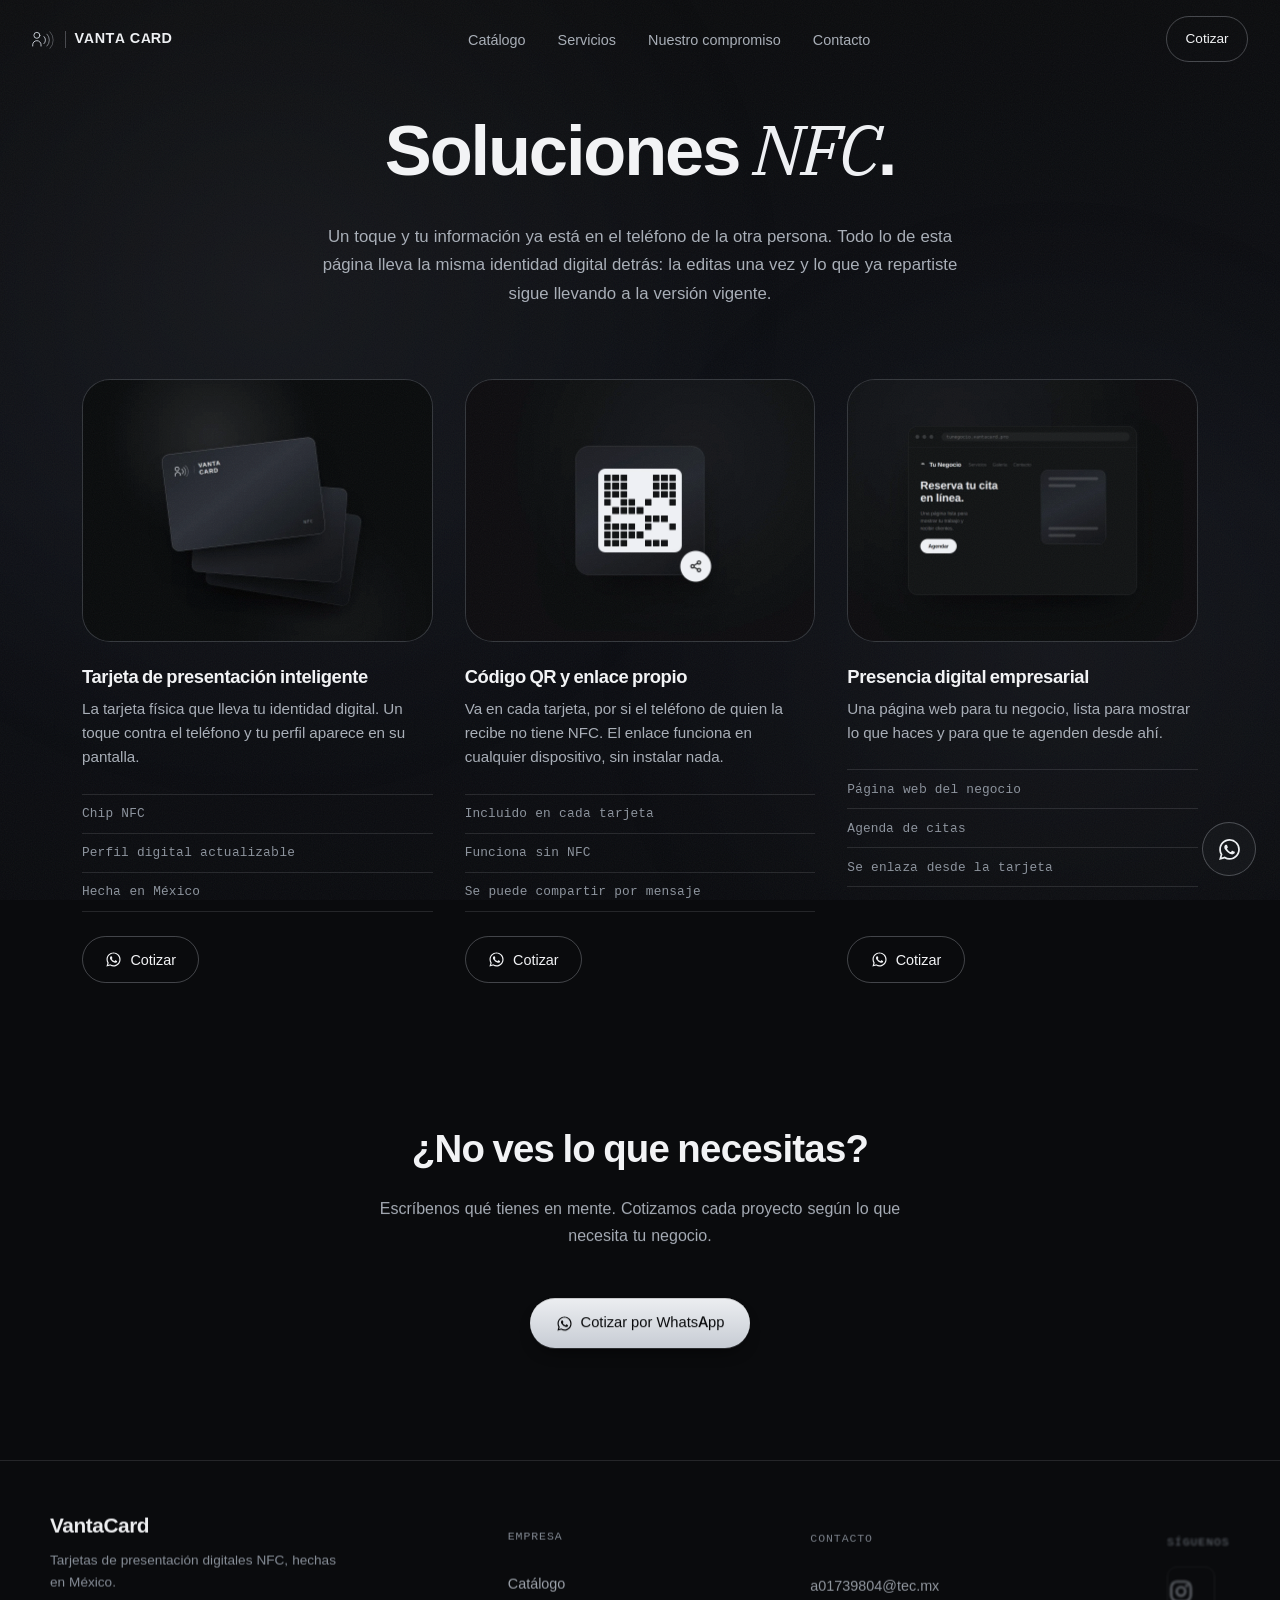
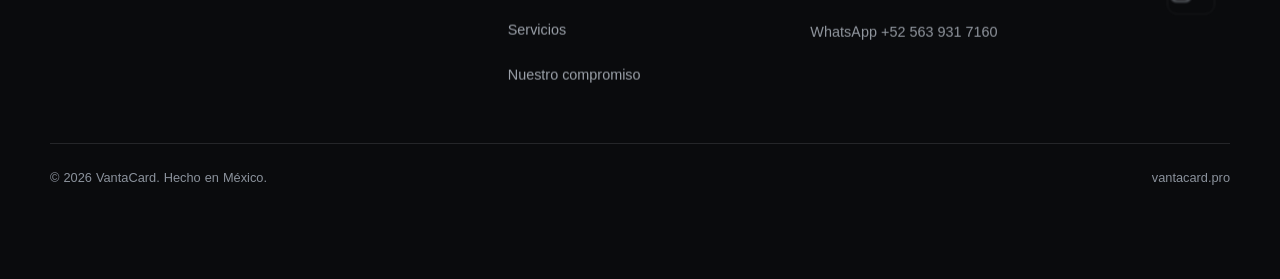
==== commit 239ae188: "Optimizar el teléfono sin tocar un pixel de escritorio ni iPad Sí se puede hacer sin modificar la co" ====
--- a/vantacard-web/catalogo.html
+++ b/vantacard-web/catalogo.html
@@ -64,7 +64,22 @@
     <a href="index.html#contacto">Contacto</a>
   </div>
   <a class="nav__cta" href="https://wa.me/525639317160?text=Hola%20VantaCard%2C%20me%20interesa%20una%20tarjeta%20digital%20NFC.%20%C2%BFMe%20pueden%20dar%20m%C3%A1s%20informaci%C3%B3n%3F" target="_blank" rel="noopener">Cotizar</a>
+  <button class="nav__menu" id="navMenu" type="button" aria-expanded="false" aria-controls="navSheet" aria-label="Abrir menú">
+    <span class="nav__menu-bars" aria-hidden="true"></span>
+  </button>
 </nav>
+
+<div class="nav-sheet" id="navSheet" aria-hidden="true" inert>
+  <nav class="nav-sheet__links" aria-label="Menú">
+    <a href="catalogo.html">Catálogo</a>
+    <a href="index.html#servicios">Servicios</a>
+    <a href="index.html#planes">Planes</a>
+    <a href="compromiso.html">Nuestro compromiso</a>
+    <a href="index.html#faq">Preguntas frecuentes</a>
+    <a href="index.html#contacto">Contacto</a>
+  </nav>
+  <a class="btn btn--primary nav-sheet__cta" href="https://wa.me/525639317160?text=Hola%20VantaCard%2C%20me%20interesa%20una%20tarjeta%20digital%20NFC.%20%C2%BFMe%20pueden%20dar%20m%C3%A1s%20informaci%C3%B3n%3F" target="_blank" rel="noopener"><svg class="btn__icon" viewBox="0 0 24 24" fill="currentColor" aria-hidden="true"><path d="M12.04 2C6.58 2 2.13 6.45 2.13 11.91c0 1.75.46 3.45 1.32 4.95L2 22l5.25-1.38a9.9 9.9 0 0 0 4.79 1.22h.01c5.46 0 9.91-4.45 9.91-9.91 0-2.65-1.03-5.14-2.9-7.01A9.82 9.82 0 0 0 12.04 2Zm0 18.15h-.01a8.2 8.2 0 0 1-4.19-1.15l-.3-.18-3.12.82.83-3.04-.2-.31a8.22 8.22 0 0 1-1.26-4.38c0-4.54 3.7-8.23 8.25-8.23 2.2 0 4.27.86 5.83 2.42a8.2 8.2 0 0 1 2.41 5.83c0 4.54-3.69 8.22-8.24 8.22Zm4.52-6.16c-.25-.12-1.47-.72-1.69-.81-.23-.08-.39-.12-.56.13-.16.24-.64.8-.78.97-.14.16-.29.18-.54.06-.25-.13-1.05-.39-1.99-1.23-.74-.66-1.23-1.47-1.38-1.72-.14-.25-.01-.38.11-.5.11-.11.25-.29.37-.43.13-.15.17-.25.25-.41.09-.17.04-.31-.02-.43-.06-.13-.56-1.34-.76-1.84-.2-.48-.41-.42-.56-.43h-.48c-.17 0-.43.06-.66.31-.22.25-.87.85-.87 2.07s.9 2.4 1.02 2.56c.12.17 1.75 2.67 4.25 3.75.59.25 1.05.4 1.41.52.59.19 1.13.16 1.56.1.48-.07 1.47-.6 1.68-1.18.21-.58.21-1.08.14-1.18-.06-.11-.22-.17-.47-.29Z"/></svg>Cotizar por WhatsApp</a>
+</div>
 
 <main id="top">
 
@@ -199,6 +214,7 @@
 
 <script src="js/vendor/gsap.min.js"></script>
 <script src="js/vendor/ScrollTrigger.min.js"></script>
+<script src="js/nav.js"></script>
 <script src="js/tone.js"></script>
 <script src="js/catalogo.js"></script>
 </body>
--- a/vantacard-web/css/styles.css
+++ b/vantacard-web/css/styles.css
@@ -666,22 +666,6 @@
      corner where the fixed WhatsApp button sits on a phone. Browsers
      without it just wrap normally, which is where this started. */
   text-wrap: balance;
-}
-
-/* Narrower and a little higher on a phone: the fixed WhatsApp button
-   sits in the bottom-right corner, and at this width the benefit line
-   used to run underneath it. */
-@media (max-width: 720px) {
-  .profile-panel {
-    width: min(76vw, 292px);
-    top: 84%;
-    gap: 0.45rem;
-  }
-
-  .profile-panel__icon {
-    width: 62px;
-    height: 62px;
-  }
 }
 
 .profile-panel__dots {
@@ -1780,3 +1764,241 @@
     transition-duration: 0.01ms !important;
   }
 }
+
+/* ============================================================
+   TELÉFONO  (max-width: 720px)
+   Todo lo de aquí abajo vive dentro de esta consulta o detrás de una
+   propiedad que el escritorio ignora. Nada de este bloque cambia un
+   pixel de una Mac o un iPad — está verificado comparando capturas de
+   página completa a 768, 834, 1024, 1280, 1440 y 1920 antes y después.
+   ============================================================ */
+
+/* Tres propiedades que solo existen en móviles. El resaltado azul del
+   tap y el retardo de 300ms son las dos cosas que más delatan a un
+   sitio web dentro de un teléfono; text-size-adjust evita que iOS
+   infle la tipografía al girar el aparato. */
+html {
+  -webkit-text-size-adjust: 100%;
+  text-size-adjust: 100%;
+}
+
+body {
+  -webkit-tap-highlight-color: transparent;
+}
+
+a,
+button,
+.wa-fab,
+.social-link {
+  touch-action: manipulation;
+}
+
+/* Botón de menú: invisible arriba de 720px, donde los enlaces caben en
+   la barra. */
+.nav__menu {
+  display: none;
+  width: 44px;
+  height: 44px;
+  align-items: center;
+  justify-content: center;
+  padding: 0;
+  background: none;
+  border: 0;
+  color: var(--text-primary);
+  cursor: pointer;
+}
+
+.nav__menu-bars {
+  position: relative;
+  display: block;
+  width: 20px;
+  height: 1.5px;
+}
+
+.nav__menu-bars::before,
+.nav__menu-bars::after {
+  content: "";
+  position: absolute;
+  left: 0;
+  width: 100%;
+  height: 100%;
+  border-radius: 2px;
+  background: currentColor;
+  transition: transform 0.28s var(--ease-premium);
+}
+
+.nav__menu-bars::before {
+  transform: translateY(-4px);
+}
+
+.nav__menu-bars::after {
+  transform: translateY(4px);
+}
+
+body.is-menu-open .nav__menu-bars::before {
+  transform: rotate(45deg);
+}
+
+body.is-menu-open .nav__menu-bars::after {
+  transform: rotate(-45deg);
+}
+
+/* La hoja del menú. Tampoco existe arriba de 720px. */
+.nav-sheet {
+  display: none;
+}
+
+/* Las tres fichas de público como lista: en pantallas grandes son el
+   panel que gira dentro de la escena 3D. */
+.audience {
+  display: none;
+}
+
+@media (max-width: 720px) {
+  /* La barra: menos aire a los lados que en escritorio, y respeto por
+     el recorte de la pantalla en horizontal. */
+  .nav {
+    padding: var(--space-2) max(var(--space-3), env(safe-area-inset-right))
+      var(--space-2) max(var(--space-3), env(safe-area-inset-left));
+  }
+
+  .nav__menu {
+    display: inline-flex;
+    /* Compensa el padding del propio botón para que la barra del icono
+       quede alineada con el borde óptico de la barra, no 12px adentro. */
+    margin-right: -11px;
+  }
+
+  /* Con la hoja abierta, el botón de la barra sobra: la hoja trae el
+     suyo abajo, donde cae el pulgar. Quitarlo deja la barra en logo +
+     cerrar, que es lo que hace cualquier app. */
+  body.is-menu-open .nav__cta {
+    display: none;
+  }
+
+  /* Más chico de tipografía para que quepa junto al botón de menú, pero
+     nunca por debajo de 44px de alto: al encogerle el padding se quedó
+     en 42 y dejó de ser un objetivo cómodo para el pulgar. */
+  .nav__cta {
+    display: inline-flex;
+    align-items: center;
+    min-height: 44px;
+    font-size: 0.8rem;
+    padding: 0 0.95rem;
+  }
+
+  /* Debajo de la barra (z-index 100), no encima: el botón de cerrar es
+     el mismo que abrió la hoja y tiene que seguir alcanzable. */
+  .nav-sheet {
+    position: fixed;
+    inset: 0;
+    z-index: 99;
+    display: flex;
+    flex-direction: column;
+    padding: calc(72px + var(--space-3)) var(--space-4)
+      calc(var(--space-4) + env(safe-area-inset-bottom));
+    background: rgba(10, 11, 13, 0.97);
+    -webkit-backdrop-filter: blur(18px);
+    backdrop-filter: blur(18px);
+    opacity: 0;
+    visibility: hidden;
+    transform: translateY(-8px);
+    transition: opacity 0.22s ease, transform 0.26s var(--ease-premium),
+      visibility 0.26s;
+    overscroll-behavior: contain;
+  }
+
+  body.is-menu-open .nav-sheet {
+    opacity: 1;
+    visibility: visible;
+    transform: none;
+  }
+
+  body.is-menu-open {
+    overflow: hidden;
+  }
+
+  .nav-sheet__links {
+    display: flex;
+    flex-direction: column;
+  }
+
+  .nav-sheet__links a {
+    padding: 1.05rem 0;
+    border-bottom: 1px solid var(--border);
+    font-family: var(--font-display);
+    font-weight: 700;
+    font-size: 1.3rem;
+    letter-spacing: -0.015em;
+    color: var(--text-primary);
+  }
+
+  /* Al fondo de la hoja, donde cae el pulgar. */
+  .nav-sheet__cta {
+    margin-top: auto;
+    width: 100%;
+  }
+
+  /* La escena 3D se salta la secuencia de perfiles en el teléfono
+     (main.js), así que ya no necesita 750vh de scroll para contarla.
+     El número sale de medirlo: en escritorio la línea de tiempo dura
+     2.34 y se reparte en 5850px, o sea 2500px por unidad. En teléfono
+     dura 1.32, así que 460vh deja unos 2300px por unidad — el mismo
+     ritmo, un pelo más rápido, que es lo que se quiere cuando lo que
+     empuja el scroll es un pulgar. */
+  .hero-scene {
+    height: 460vh;
+  }
+
+  .profile-panel {
+    display: none;
+  }
+
+  .audience {
+    display: block;
+    max-width: 460px;
+    margin: 0 auto;
+    padding: var(--space-6) var(--space-4) var(--space-3);
+  }
+
+  .audience h2 {
+    font-size: clamp(1.8rem, 7vw, 2.2rem);
+    letter-spacing: -0.02em;
+    margin-bottom: var(--space-4);
+  }
+
+  .audience__list {
+    display: flex;
+    flex-direction: column;
+  }
+
+  .audience__item {
+    display: grid;
+    grid-template-columns: 52px minmax(0, 1fr);
+    gap: var(--space-3);
+    align-items: center;
+    padding: var(--space-3) 0;
+    border-top: 1px solid var(--border);
+  }
+
+  .audience__item:last-child {
+    border-bottom: 1px solid var(--border);
+  }
+
+  .audience__badge {
+    width: 52px;
+    height: 52px;
+    border-radius: 50%;
+  }
+
+  .audience__item h3 {
+    font-size: 1.05rem;
+    margin-bottom: 0.25rem;
+  }
+
+  .audience__item p {
+    color: var(--text-secondary);
+    font-size: 0.92rem;
+    line-height: 1.55;
+  }
+}
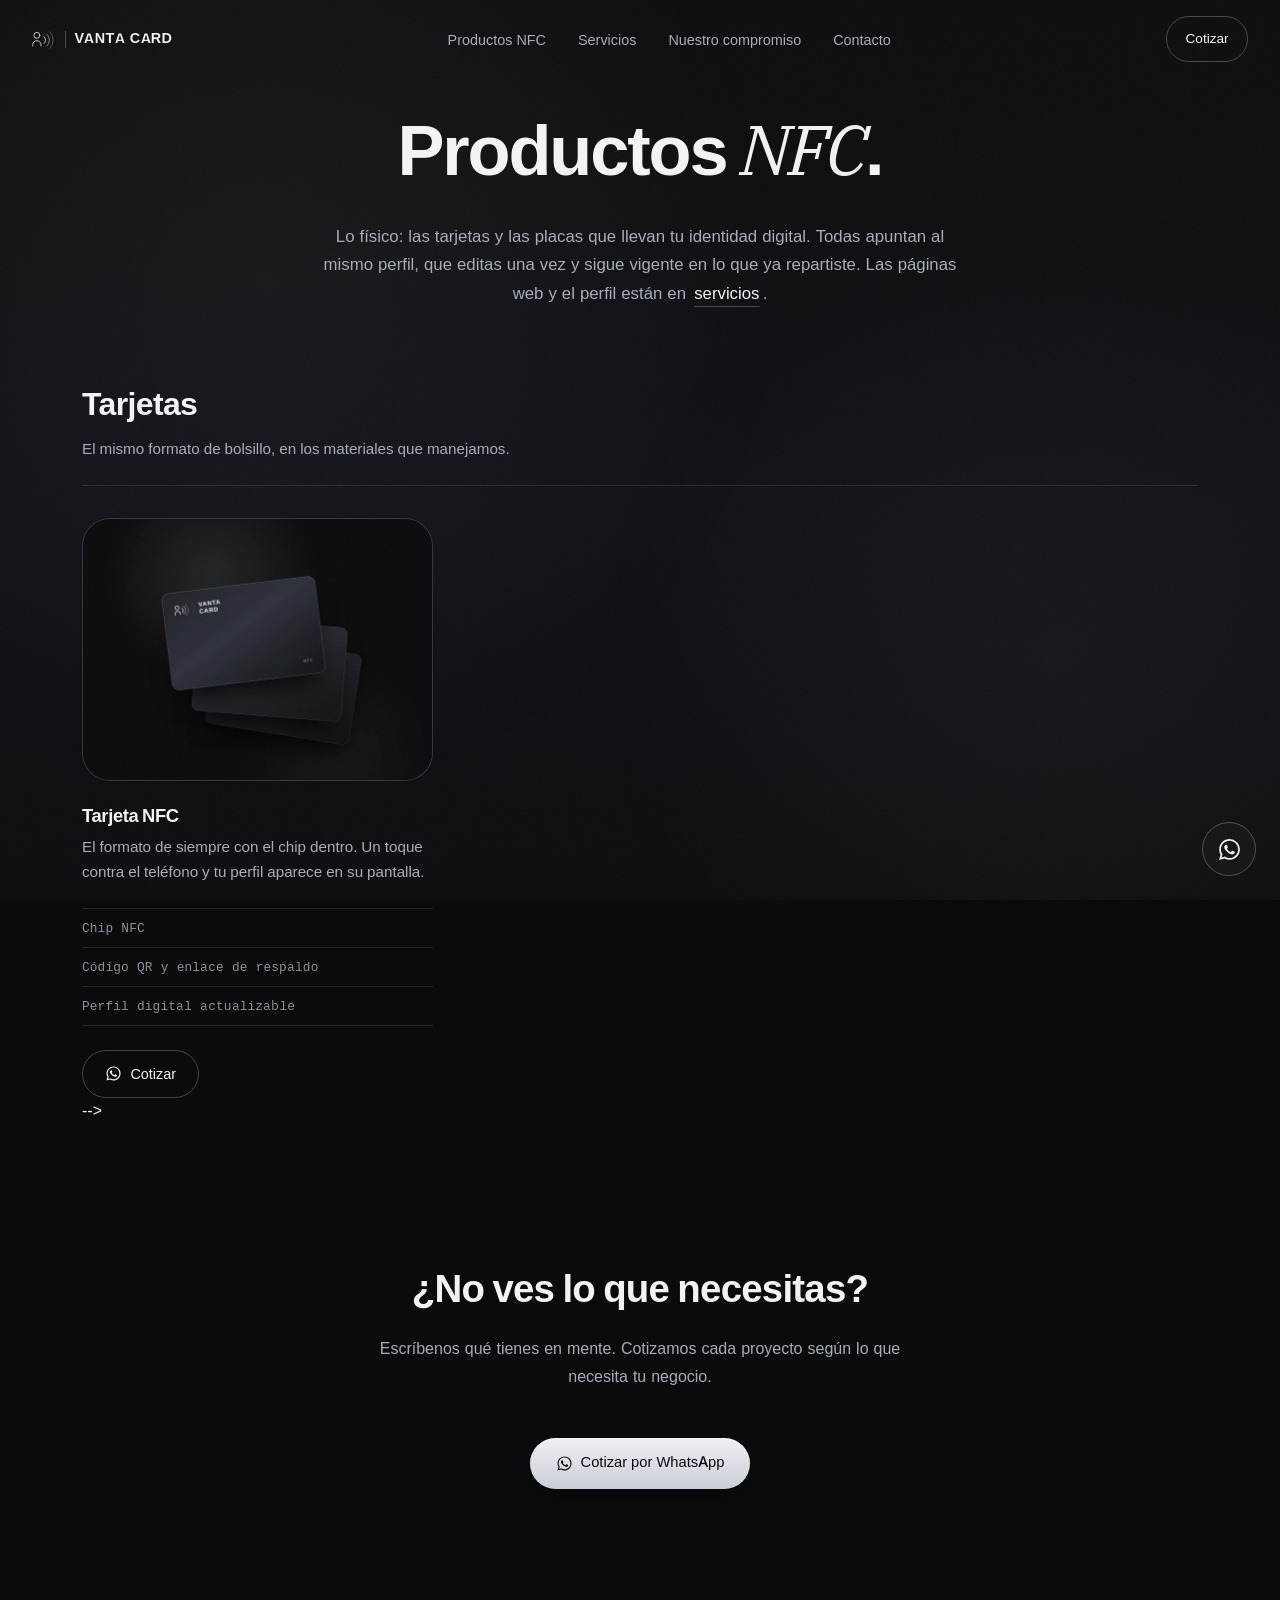
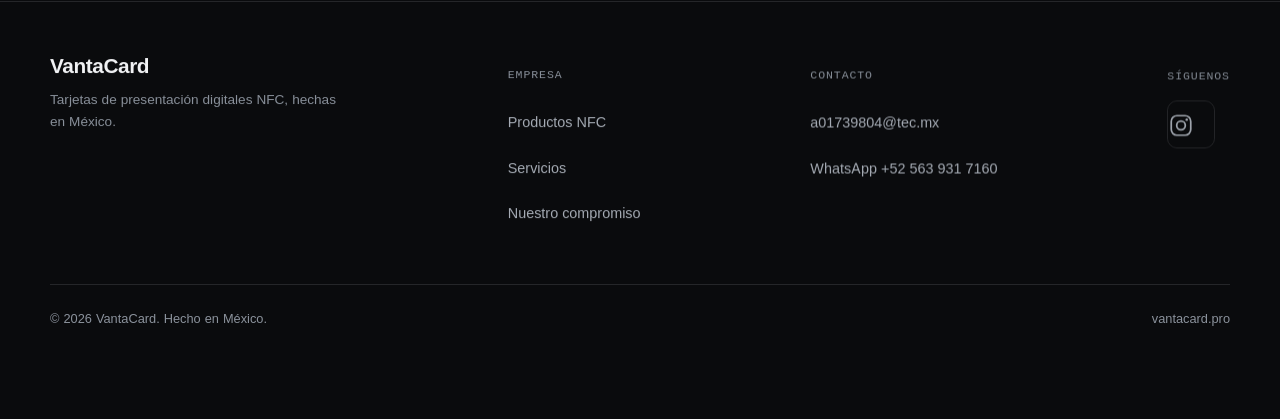
==== commit ecc6ef95: "Separar los productos NFC de los servicios "Catálogo" se llama **Productos NFC**, en el menú, en el " ====
--- a/vantacard-web/catalogo.html
+++ b/vantacard-web/catalogo.html
@@ -3,14 +3,14 @@
 <head>
 <meta charset="UTF-8" />
 <meta name="viewport" content="width=device-width, initial-scale=1.0" />
-<title>Catálogo de soluciones NFC — VantaCard</title>
-<meta name="description" content="Las soluciones NFC de VantaCard: tarjetas de presentación inteligentes, código QR de respaldo y presencia digital para tu negocio. Hechas en México." />
+<title>Productos NFC — VantaCard</title>
+<meta name="description" content="Las tarjetas y placas NFC de VantaCard: el producto físico que lleva tu identidad digital. Hechas en México." />
 <meta name="theme-color" content="#0a0b0d" />
 
 <meta property="og:type" content="website" />
 <meta property="og:site_name" content="VantaCard" />
-<meta property="og:title" content="Catálogo de soluciones NFC — VantaCard" />
-<meta property="og:description" content="Tarjetas NFC, código QR y presencia digital. Una identidad profesional que se actualiza en lugar de reimprimirse." />
+<meta property="og:title" content="Productos NFC — VantaCard" />
+<meta property="og:description" content="Tarjetas y placas NFC. El producto físico que lleva una identidad digital que se actualiza en lugar de reimprimirse." />
 <meta property="og:url" content="https://vantacard.pro/catalogo.html" />
 <meta property="og:image" content="https://vantacard.pro/assets/og-image.jpg" />
 <meta property="og:image:width" content="1200" />
@@ -18,8 +18,8 @@
 <meta property="og:locale" content="es_MX" />
 
 <meta name="twitter:card" content="summary_large_image" />
-<meta name="twitter:title" content="Catálogo de soluciones NFC — VantaCard" />
-<meta name="twitter:description" content="Tarjetas NFC, código QR y presencia digital. Una identidad profesional que se actualiza en lugar de reimprimirse." />
+<meta name="twitter:title" content="Productos NFC — VantaCard" />
+<meta name="twitter:description" content="Tarjetas y placas NFC. El producto físico que lleva una identidad digital que se actualiza en lugar de reimprimirse." />
 <meta name="twitter:image" content="https://vantacard.pro/assets/og-image.jpg" />
 
 <link rel="canonical" href="https://vantacard.pro/catalogo.html" />
@@ -58,7 +58,7 @@
     </span>
   </a>
   <div class="nav__links">
-    <a href="catalogo.html" aria-current="page">Catálogo</a>
+    <a href="catalogo.html" aria-current="page">Productos NFC</a>
     <a href="index.html#servicios">Servicios</a>
     <a href="compromiso.html">Nuestro compromiso</a>
     <a href="index.html#contacto">Contacto</a>
@@ -71,7 +71,7 @@
 
 <div class="nav-sheet" id="navSheet" aria-hidden="true" inert>
   <nav class="nav-sheet__links" aria-label="Menú">
-    <a href="catalogo.html">Catálogo</a>
+    <a href="catalogo.html">Productos NFC</a>
     <a href="index.html#servicios">Servicios</a>
     <a href="index.html#planes">Planes</a>
     <a href="compromiso.html">Nuestro compromiso</a>
@@ -84,82 +84,119 @@
 <main id="top">
 
   <header class="catalog-hero">
-    <h1 class="reveal-up">Soluciones <span class="accent-italic">NFC</span>.</h1>
-    <p class="catalog-hero__lede reveal-up">Un toque y tu información ya está en el teléfono de la otra persona. Todo lo de esta página lleva la misma identidad digital detrás: la editas una vez y lo que ya repartiste sigue llevando a la versión vigente.</p>
+    <h1 class="reveal-up">Productos <span class="accent-italic">NFC</span>.</h1>
+    <p class="catalog-hero__lede reveal-up">Lo físico: las tarjetas y las placas que llevan tu identidad digital. Todas apuntan al mismo perfil, que editas una vez y sigue vigente en lo que ya repartiste. Las páginas web y el perfil están en <a href="index.html#servicios">servicios</a>.</p>
   </header>
 
   <!-- ==========================================================
-       CATÁLOGO
+       PRODUCTOS NFC
+
+       Solo lo físico. Las páginas web, el perfil digital y el QR son
+       servicios y viven en index.html#servicios — estaban aquí también
+       y era la misma cosa dicha dos veces.
+
+       Dos grupos: las tarjetas (el mismo formato en distintos
+       materiales) y las placas (lo que se queda fijo en un negocio).
 
        Para agregar un producto, copia un <article class="product">
-       completo y cambia cinco cosas:
-
-         1. la imagen (src, alt, width y height reales del archivo)
-         2. <h2 class="product__name">      el nombre
-         3. <p class="product__desc">       una o dos líneas
-         4. <ul class="product__specs">     lo que quieras listar; si no
-                                            hay nada que listar, borra
-                                            el <ul> entero
-         5. el href del botón: ?text= lleva el mensaje de WhatsApp ya
-            escrito con el nombre del producto, para que llegue dicho
-            cuál es. Codifica los espacios como %20 y los acentos.
-
-       Los tres que están aquí son los que el sitio ya ofrece hoy. No
-       hay precios a propósito: todo el sitio trabaja con cotización
-       personalizada, así que cada tarjeta manda a WhatsApp.
+       entero y cambia cinco cosas: la imagen (src, alt, width y height
+       reales), el <h3>, el <p>, la <ul> de características —si no hay
+       nada que listar, borra la <ul> completa— y el ?text= del botón,
+       que lleva el mensaje de WhatsApp ya escrito con el nombre del
+       producto para que llegue dicho cuál es.
+
+       Sin precios a propósito: todo el sitio trabaja con cotización
+       personalizada.
        ========================================================== -->
-  <section class="catalog" id="catalogo" aria-label="Catálogo de productos">
-    <div class="catalog__grid">
-
-      <article class="product reveal-up">
-        <div class="product__media">
-          <img src="assets/service-cards.webp" alt="Tres tarjetas VantaCard con NFC, flotando en cascada" loading="lazy" width="1400" height="1080" />
-        </div>
-        <h2 class="product__name">Tarjeta de presentación inteligente</h2>
-        <p class="product__desc">La tarjeta física que lleva tu identidad digital. Un toque contra el teléfono y tu perfil aparece en su pantalla.</p>
-        <ul class="product__specs">
-          <li>Chip NFC</li>
-          <li>Perfil digital actualizable</li>
-          <li>Hecha en México</li>
-        </ul>
-        <a class="product__cta" href="https://wa.me/525639317160?text=Hola%20VantaCard%2C%20me%20interesa%20la%20Tarjeta%20de%20presentaci%C3%B3n%20inteligente.%20%C2%BFMe%20pueden%20dar%20m%C3%A1s%20informaci%C3%B3n%3F" target="_blank" rel="noopener">
-          <svg class="btn__icon" viewBox="0 0 24 24" fill="currentColor" aria-hidden="true"><path d="M12.04 2C6.58 2 2.13 6.45 2.13 11.91c0 1.75.46 3.45 1.32 4.95L2 22l5.25-1.38a9.9 9.9 0 0 0 4.79 1.22h.01c5.46 0 9.91-4.45 9.91-9.91 0-2.65-1.03-5.14-2.9-7.01A9.82 9.82 0 0 0 12.04 2Zm0 18.15h-.01a8.2 8.2 0 0 1-4.19-1.15l-.3-.18-3.12.82.83-3.04-.2-.31a8.22 8.22 0 0 1-1.26-4.38c0-4.54 3.7-8.23 8.25-8.23 2.2 0 4.27.86 5.83 2.42a8.2 8.2 0 0 1 2.41 5.83c0 4.54-3.69 8.22-8.24 8.22Zm4.52-6.16c-.25-.12-1.47-.72-1.69-.81-.23-.08-.39-.12-.56.13-.16.24-.64.8-.78.97-.14.16-.29.18-.54.06-.25-.13-1.05-.39-1.99-1.23-.74-.66-1.23-1.47-1.38-1.72-.14-.25-.01-.38.11-.5.11-.11.25-.29.37-.43.13-.15.17-.25.25-.41.09-.17.04-.31-.02-.43-.06-.13-.56-1.34-.76-1.84-.2-.48-.41-.42-.56-.43h-.48c-.17 0-.43.06-.66.31-.22.25-.87.85-.87 2.07s.9 2.4 1.02 2.56c.12.17 1.75 2.67 4.25 3.75.59.25 1.05.4 1.41.52.59.19 1.13.16 1.56.1.48-.07 1.47-.6 1.68-1.18.21-.58.21-1.08.14-1.18-.06-.11-.22-.17-.47-.29Z"/></svg>Cotizar
-        </a>
-      </article>
-
-      <article class="product reveal-up">
-        <div class="product__media">
-          <img src="assets/service-qr.webp" alt="Tarjeta VantaCard con un código QR y un ícono de compartir" loading="lazy" width="1400" height="1080" />
-        </div>
-        <h2 class="product__name">Código QR y enlace propio</h2>
-        <p class="product__desc">Va en cada tarjeta, por si el teléfono de quien la recibe no tiene NFC. El enlace funciona en cualquier dispositivo, sin instalar nada.</p>
-        <ul class="product__specs">
-          <li>Incluido en cada tarjeta</li>
-          <li>Funciona sin NFC</li>
-          <li>Se puede compartir por mensaje</li>
-        </ul>
-        <a class="product__cta" href="https://wa.me/525639317160?text=Hola%20VantaCard%2C%20me%20interesa%20el%20C%C3%B3digo%20QR%20y%20enlace%20propio.%20%C2%BFMe%20pueden%20dar%20m%C3%A1s%20informaci%C3%B3n%3F" target="_blank" rel="noopener">
-          <svg class="btn__icon" viewBox="0 0 24 24" fill="currentColor" aria-hidden="true"><path d="M12.04 2C6.58 2 2.13 6.45 2.13 11.91c0 1.75.46 3.45 1.32 4.95L2 22l5.25-1.38a9.9 9.9 0 0 0 4.79 1.22h.01c5.46 0 9.91-4.45 9.91-9.91 0-2.65-1.03-5.14-2.9-7.01A9.82 9.82 0 0 0 12.04 2Zm0 18.15h-.01a8.2 8.2 0 0 1-4.19-1.15l-.3-.18-3.12.82.83-3.04-.2-.31a8.22 8.22 0 0 1-1.26-4.38c0-4.54 3.7-8.23 8.25-8.23 2.2 0 4.27.86 5.83 2.42a8.2 8.2 0 0 1 2.41 5.83c0 4.54-3.69 8.22-8.24 8.22Zm4.52-6.16c-.25-.12-1.47-.72-1.69-.81-.23-.08-.39-.12-.56.13-.16.24-.64.8-.78.97-.14.16-.29.18-.54.06-.25-.13-1.05-.39-1.99-1.23-.74-.66-1.23-1.47-1.38-1.72-.14-.25-.01-.38.11-.5.11-.11.25-.29.37-.43.13-.15.17-.25.25-.41.09-.17.04-.31-.02-.43-.06-.13-.56-1.34-.76-1.84-.2-.48-.41-.42-.56-.43h-.48c-.17 0-.43.06-.66.31-.22.25-.87.85-.87 2.07s.9 2.4 1.02 2.56c.12.17 1.75 2.67 4.25 3.75.59.25 1.05.4 1.41.52.59.19 1.13.16 1.56.1.48-.07 1.47-.6 1.68-1.18.21-.58.21-1.08.14-1.18-.06-.11-.22-.17-.47-.29Z"/></svg>Cotizar
-        </a>
-      </article>
-
-      <article class="product reveal-up">
-        <div class="product__media">
-          <img src="assets/service-web.webp" alt="Vista de una página web de negocio con navegación, encabezado y botón para agendar" loading="lazy" width="1400" height="1080" />
-        </div>
-        <h2 class="product__name">Presencia digital empresarial</h2>
-        <p class="product__desc">Una página web para tu negocio, lista para mostrar lo que haces y para que te agenden desde ahí.</p>
-        <ul class="product__specs">
-          <li>Página web del negocio</li>
-          <li>Agenda de citas</li>
-          <li>Se enlaza desde la tarjeta</li>
-        </ul>
-        <a class="product__cta" href="https://wa.me/525639317160?text=Hola%20VantaCard%2C%20me%20interesa%20la%20Presencia%20digital%20empresarial.%20%C2%BFMe%20pueden%20dar%20m%C3%A1s%20informaci%C3%B3n%3F" target="_blank" rel="noopener">
-          <svg class="btn__icon" viewBox="0 0 24 24" fill="currentColor" aria-hidden="true"><path d="M12.04 2C6.58 2 2.13 6.45 2.13 11.91c0 1.75.46 3.45 1.32 4.95L2 22l5.25-1.38a9.9 9.9 0 0 0 4.79 1.22h.01c5.46 0 9.91-4.45 9.91-9.91 0-2.65-1.03-5.14-2.9-7.01A9.82 9.82 0 0 0 12.04 2Zm0 18.15h-.01a8.2 8.2 0 0 1-4.19-1.15l-.3-.18-3.12.82.83-3.04-.2-.31a8.22 8.22 0 0 1-1.26-4.38c0-4.54 3.7-8.23 8.25-8.23 2.2 0 4.27.86 5.83 2.42a8.2 8.2 0 0 1 2.41 5.83c0 4.54-3.69 8.22-8.24 8.22Zm4.52-6.16c-.25-.12-1.47-.72-1.69-.81-.23-.08-.39-.12-.56.13-.16.24-.64.8-.78.97-.14.16-.29.18-.54.06-.25-.13-1.05-.39-1.99-1.23-.74-.66-1.23-1.47-1.38-1.72-.14-.25-.01-.38.11-.5.11-.11.25-.29.37-.43.13-.15.17-.25.25-.41.09-.17.04-.31-.02-.43-.06-.13-.56-1.34-.76-1.84-.2-.48-.41-.42-.56-.43h-.48c-.17 0-.43.06-.66.31-.22.25-.87.85-.87 2.07s.9 2.4 1.02 2.56c.12.17 1.75 2.67 4.25 3.75.59.25 1.05.4 1.41.52.59.19 1.13.16 1.56.1.48-.07 1.47-.6 1.68-1.18.21-.58.21-1.08.14-1.18-.06-.11-.22-.17-.47-.29Z"/></svg>Cotizar
-        </a>
-      </article>
-
-    </div>
+  <section class="catalog" id="productos">
+
+    <div class="catalog__group">
+      <div class="catalog__group-head reveal-up">
+        <h2>Tarjetas</h2>
+        <p>El mismo formato de bolsillo, en los materiales que manejamos.</p>
+      </div>
+      <div class="catalog__grid">
+        <article class="product reveal-up">
+          <div class="product__media">
+            <img src="assets/service-cards.webp" alt="Tres tarjetas VantaCard con NFC, flotando en cascada" loading="lazy" width="1400" height="1080" />
+          </div>
+          <h3 class="product__name">Tarjeta NFC</h3>
+          <p class="product__desc">El formato de siempre con el chip dentro. Un toque contra el teléfono y tu perfil aparece en su pantalla.</p>
+          <ul class="product__specs">
+            <li>Chip NFC</li>
+            <li>Código QR y enlace de respaldo</li>
+            <li>Perfil digital actualizable</li>
+          </ul>
+          <a class="product__cta" href="https://wa.me/525639317160?text=Hola%20VantaCard%2C%20me%20interesa%20la%20Tarjeta%20NFC.%20%C2%BFMe%20pueden%20dar%20m%C3%A1s%20informaci%C3%B3n%3F" target="_blank" rel="noopener"><svg class="btn__icon" viewBox="0 0 24 24" fill="currentColor" aria-hidden="true"><path d="M12.04 2C6.58 2 2.13 6.45 2.13 11.91c0 1.75.46 3.45 1.32 4.95L2 22l5.25-1.38a9.9 9.9 0 0 0 4.79 1.22h.01c5.46 0 9.91-4.45 9.91-9.91 0-2.65-1.03-5.14-2.9-7.01A9.82 9.82 0 0 0 12.04 2Zm0 18.15h-.01a8.2 8.2 0 0 1-4.19-1.15l-.3-.18-3.12.82.83-3.04-.2-.31a8.22 8.22 0 0 1-1.26-4.38c0-4.54 3.7-8.23 8.25-8.23 2.2 0 4.27.86 5.83 2.42a8.2 8.2 0 0 1 2.41 5.83c0 4.54-3.69 8.22-8.24 8.22Zm4.52-6.16c-.25-.12-1.47-.72-1.69-.81-.23-.08-.39-.12-.56.13-.16.24-.64.8-.78.97-.14.16-.29.18-.54.06-.25-.13-1.05-.39-1.99-1.23-.74-.66-1.23-1.47-1.38-1.72-.14-.25-.01-.38.11-.5.11-.11.25-.29.37-.43.13-.15.17-.25.25-.41.09-.17.04-.31-.02-.43-.06-.13-.56-1.34-.76-1.84-.2-.48-.41-.42-.56-.43h-.48c-.17 0-.43.06-.66.31-.22.25-.87.85-.87 2.07s.9 2.4 1.02 2.56c.12.17 1.75 2.67 4.25 3.75.59.25 1.05.4 1.41.52.59.19 1.13.16 1.56.1.48-.07 1.47-.6 1.68-1.18.21-.58.21-1.08.14-1.18-.06-.11-.22-.17-.47-.29Z"/></svg>Cotizar</a>
+        </article>
+        <!-- PENDIENTE DE FOTO — assets/producto-madera.webp
+             Cuando exista el archivo, quita esta línea y la de cierre.
+        <article class="product reveal-up">
+          <div class="product__media">
+            <img src="assets/producto-madera.webp" alt="Tarjeta NFC de madera, sostenida frente a un teléfono" loading="lazy" width="1200" height="1500" />
+          </div>
+          <h3 class="product__name">Tarjeta de madera</h3>
+          <p class="product__desc">Madera real, con su veta a la vista. Misma tecnología que la clásica, en un material que se siente distinto al entregarla.</p>
+          <ul class="product__specs">
+            <li>Chip NFC</li>
+            <li>Madera natural</li>
+            <li>Varios acabados</li>
+          </ul>
+          <a class="product__cta" href="https://wa.me/525639317160?text=Hola%20VantaCard%2C%20me%20interesa%20la%20Tarjeta%20de%20madera.%20%C2%BFMe%20pueden%20dar%20m%C3%A1s%20informaci%C3%B3n%3F" target="_blank" rel="noopener"><svg class="btn__icon" viewBox="0 0 24 24" fill="currentColor" aria-hidden="true"><path d="M12.04 2C6.58 2 2.13 6.45 2.13 11.91c0 1.75.46 3.45 1.32 4.95L2 22l5.25-1.38a9.9 9.9 0 0 0 4.79 1.22h.01c5.46 0 9.91-4.45 9.91-9.91 0-2.65-1.03-5.14-2.9-7.01A9.82 9.82 0 0 0 12.04 2Zm0 18.15h-.01a8.2 8.2 0 0 1-4.19-1.15l-.3-.18-3.12.82.83-3.04-.2-.31a8.22 8.22 0 0 1-1.26-4.38c0-4.54 3.7-8.23 8.25-8.23 2.2 0 4.27.86 5.83 2.42a8.2 8.2 0 0 1 2.41 5.83c0 4.54-3.69 8.22-8.24 8.22Zm4.52-6.16c-.25-.12-1.47-.72-1.69-.81-.23-.08-.39-.12-.56.13-.16.24-.64.8-.78.97-.14.16-.29.18-.54.06-.25-.13-1.05-.39-1.99-1.23-.74-.66-1.23-1.47-1.38-1.72-.14-.25-.01-.38.11-.5.11-.11.25-.29.37-.43.13-.15.17-.25.25-.41.09-.17.04-.31-.02-.43-.06-.13-.56-1.34-.76-1.84-.2-.48-.41-.42-.56-.43h-.48c-.17 0-.43.06-.66.31-.22.25-.87.85-.87 2.07s.9 2.4 1.02 2.56c.12.17 1.75 2.67 4.25 3.75.59.25 1.05.4 1.41.52.59.19 1.13.16 1.56.1.48-.07 1.47-.6 1.68-1.18.21-.58.21-1.08.14-1.18-.06-.11-.22-.17-.47-.29Z"/></svg>Cotizar</a>
+        </article>
+        -->
+      </div>
+    </div>
+
+    <!-- GRUPO PENDIENTE DE FOTOS — Placas.
+         Comentado entero a propósito: un encabezado de grupo sin nada
+         debajo se lee como una página rota. En cuanto existan
+         assets/producto-placa-instagram.webp y
+         assets/producto-placa-google.webp, quita esta línea y la de
+         cierre, y quita también los dos comentarios PENDIENTE de
+         adentro.
+    <div class="catalog__group">
+      <div class="catalog__group-head reveal-up">
+        <h2>Placas</h2>
+        <p>Lo que se queda fijo en tu negocio, para que el cliente llegue de un toque.</p>
+      </div>
+      <div class="catalog__grid">
+        <!-- PENDIENTE DE FOTO — assets/producto-placa-instagram.webp
+             Cuando exista el archivo, quita esta línea y la de cierre.
+        <article class="product reveal-up">
+          <div class="product__media">
+            <img src="assets/producto-placa-instagram.webp" alt="Placa NFC de Instagram sobre un mostrador, con una persona acercando su teléfono" loading="lazy" width="1200" height="1500" />
+          </div>
+          <h3 class="product__name">Placa de Instagram</h3>
+          <p class="product__desc">Un letrero para el mostrador o la mesa. El cliente acerca el teléfono o escanea el código, y cae directo en tu perfil.</p>
+          <ul class="product__specs">
+            <li>Chip NFC</li>
+            <li>Código QR impreso</li>
+            <li>Base para mostrador o mesa</li>
+          </ul>
+          <a class="product__cta" href="https://wa.me/525639317160?text=Hola%20VantaCard%2C%20me%20interesa%20la%20Placa%20de%20Instagram.%20%C2%BFMe%20pueden%20dar%20m%C3%A1s%20informaci%C3%B3n%3F" target="_blank" rel="noopener"><svg class="btn__icon" viewBox="0 0 24 24" fill="currentColor" aria-hidden="true"><path d="M12.04 2C6.58 2 2.13 6.45 2.13 11.91c0 1.75.46 3.45 1.32 4.95L2 22l5.25-1.38a9.9 9.9 0 0 0 4.79 1.22h.01c5.46 0 9.91-4.45 9.91-9.91 0-2.65-1.03-5.14-2.9-7.01A9.82 9.82 0 0 0 12.04 2Zm0 18.15h-.01a8.2 8.2 0 0 1-4.19-1.15l-.3-.18-3.12.82.83-3.04-.2-.31a8.22 8.22 0 0 1-1.26-4.38c0-4.54 3.7-8.23 8.25-8.23 2.2 0 4.27.86 5.83 2.42a8.2 8.2 0 0 1 2.41 5.83c0 4.54-3.69 8.22-8.24 8.22Zm4.52-6.16c-.25-.12-1.47-.72-1.69-.81-.23-.08-.39-.12-.56.13-.16.24-.64.8-.78.97-.14.16-.29.18-.54.06-.25-.13-1.05-.39-1.99-1.23-.74-.66-1.23-1.47-1.38-1.72-.14-.25-.01-.38.11-.5.11-.11.25-.29.37-.43.13-.15.17-.25.25-.41.09-.17.04-.31-.02-.43-.06-.13-.56-1.34-.76-1.84-.2-.48-.41-.42-.56-.43h-.48c-.17 0-.43.06-.66.31-.22.25-.87.85-.87 2.07s.9 2.4 1.02 2.56c.12.17 1.75 2.67 4.25 3.75.59.25 1.05.4 1.41.52.59.19 1.13.16 1.56.1.48-.07 1.47-.6 1.68-1.18.21-.58.21-1.08.14-1.18-.06-.11-.22-.17-.47-.29Z"/></svg>Cotizar</a>
+        </article>
+        -->
+        <!-- PENDIENTE DE FOTO — assets/producto-placa-google.webp
+             Cuando exista el archivo, quita esta línea y la de cierre.
+        <article class="product reveal-up">
+          <div class="product__media">
+            <img src="assets/producto-placa-google.webp" alt="Placa NFC para reseñas de Google sobre el mostrador de un negocio" loading="lazy" width="1200" height="1500" />
+          </div>
+          <h3 class="product__name">Placa de reseñas de Google</h3>
+          <p class="product__desc">Un letrero para el mostrador. Un toque y el cliente llega a la pantalla para dejarte su reseña, sin buscarte ni escribir nada.</p>
+          <ul class="product__specs">
+            <li>Chip NFC</li>
+            <li>Código QR impreso</li>
+            <li>Base para mostrador o mesa</li>
+          </ul>
+          <a class="product__cta" href="https://wa.me/525639317160?text=Hola%20VantaCard%2C%20me%20interesa%20la%20Placa%20de%20rese%C3%B1as%20de%20Google.%20%C2%BFMe%20pueden%20dar%20m%C3%A1s%20informaci%C3%B3n%3F" target="_blank" rel="noopener"><svg class="btn__icon" viewBox="0 0 24 24" fill="currentColor" aria-hidden="true"><path d="M12.04 2C6.58 2 2.13 6.45 2.13 11.91c0 1.75.46 3.45 1.32 4.95L2 22l5.25-1.38a9.9 9.9 0 0 0 4.79 1.22h.01c5.46 0 9.91-4.45 9.91-9.91 0-2.65-1.03-5.14-2.9-7.01A9.82 9.82 0 0 0 12.04 2Zm0 18.15h-.01a8.2 8.2 0 0 1-4.19-1.15l-.3-.18-3.12.82.83-3.04-.2-.31a8.22 8.22 0 0 1-1.26-4.38c0-4.54 3.7-8.23 8.25-8.23 2.2 0 4.27.86 5.83 2.42a8.2 8.2 0 0 1 2.41 5.83c0 4.54-3.69 8.22-8.24 8.22Zm4.52-6.16c-.25-.12-1.47-.72-1.69-.81-.23-.08-.39-.12-.56.13-.16.24-.64.8-.78.97-.14.16-.29.18-.54.06-.25-.13-1.05-.39-1.99-1.23-.74-.66-1.23-1.47-1.38-1.72-.14-.25-.01-.38.11-.5.11-.11.25-.29.37-.43.13-.15.17-.25.25-.41.09-.17.04-.31-.02-.43-.06-.13-.56-1.34-.76-1.84-.2-.48-.41-.42-.56-.43h-.48c-.17 0-.43.06-.66.31-.22.25-.87.85-.87 2.07s.9 2.4 1.02 2.56c.12.17 1.75 2.67 4.25 3.75.59.25 1.05.4 1.41.52.59.19 1.13.16 1.56.1.48-.07 1.47-.6 1.68-1.18.21-.58.21-1.08.14-1.18-.06-.11-.22-.17-.47-.29Z"/></svg>Cotizar</a>
+        </article>
+        -->
+      </div>
+    </div>
+    -->
+
   </section>
 
   <section class="catalog-close">
@@ -177,7 +214,7 @@
       <div class="footer__col reveal-up">
         <h4>Empresa</h4>
         <ul>
-          <li><a href="catalogo.html">Catálogo</a></li>
+          <li><a href="catalogo.html">Productos NFC</a></li>
           <li><a href="index.html#servicios">Servicios</a></li>
           <li><a href="compromiso.html">Nuestro compromiso</a></li>
         </ul>
--- a/vantacard-web/css/catalogo.css
+++ b/vantacard-web/css/catalogo.css
@@ -43,6 +43,29 @@
   padding: 0 var(--space-4) var(--space-6);
 }
 
+/* Enlace dentro de la frase. inline-block con padding y margen negativo
+   para que el área tocable llegue a 44px sin mover el renglón, y el
+   subrayado va como fondo en lugar de border-bottom: un borde se
+   despegaría del texto al crecer el padding. */
+.catalog-hero__lede a {
+  display: inline-block;
+  padding: 0.72rem 0.2rem;
+  margin: -0.72rem 0;
+  color: var(--text-primary);
+  background-image: linear-gradient(var(--border-strong), var(--border-strong));
+  background-size: calc(100% - 0.4rem) 1px;
+  background-position: 0.2rem calc(100% - 0.72rem);
+  background-repeat: no-repeat;
+  transition: background-image 0.2s ease, color 0.2s ease;
+}
+
+@media (hover: hover) and (pointer: fine) {
+  .catalog-hero__lede a:hover {
+    color: var(--accent);
+    background-image: linear-gradient(var(--accent), var(--accent));
+  }
+}
+
 .catalog__grid {
   display: grid;
   grid-template-columns: repeat(3, minmax(0, 1fr));
@@ -61,6 +84,32 @@
     max-width: 420px;
     margin: 0 auto;
   }
+}
+
+/* ---------- Grupos ----------
+   El catálogo se divide en tarjetas y placas. Cada grupo tiene su
+   encabezado y su propia retícula, así que agregar un tercer grupo es
+   copiar el bloque entero. */
+.catalog__group + .catalog__group {
+  margin-top: var(--space-6);
+}
+
+.catalog__group-head {
+  margin-bottom: var(--space-4);
+  padding-bottom: var(--space-3);
+  border-bottom: 1px solid var(--border);
+}
+
+.catalog__group-head h2 {
+  font-size: clamp(1.5rem, 2.6vw, 2rem);
+  letter-spacing: -0.02em;
+}
+
+.catalog__group-head p {
+  margin-top: 0.4rem;
+  color: var(--text-secondary);
+  font-size: 0.95rem;
+  line-height: 1.6;
 }
 
 /* ---------- Ficha de producto ----------
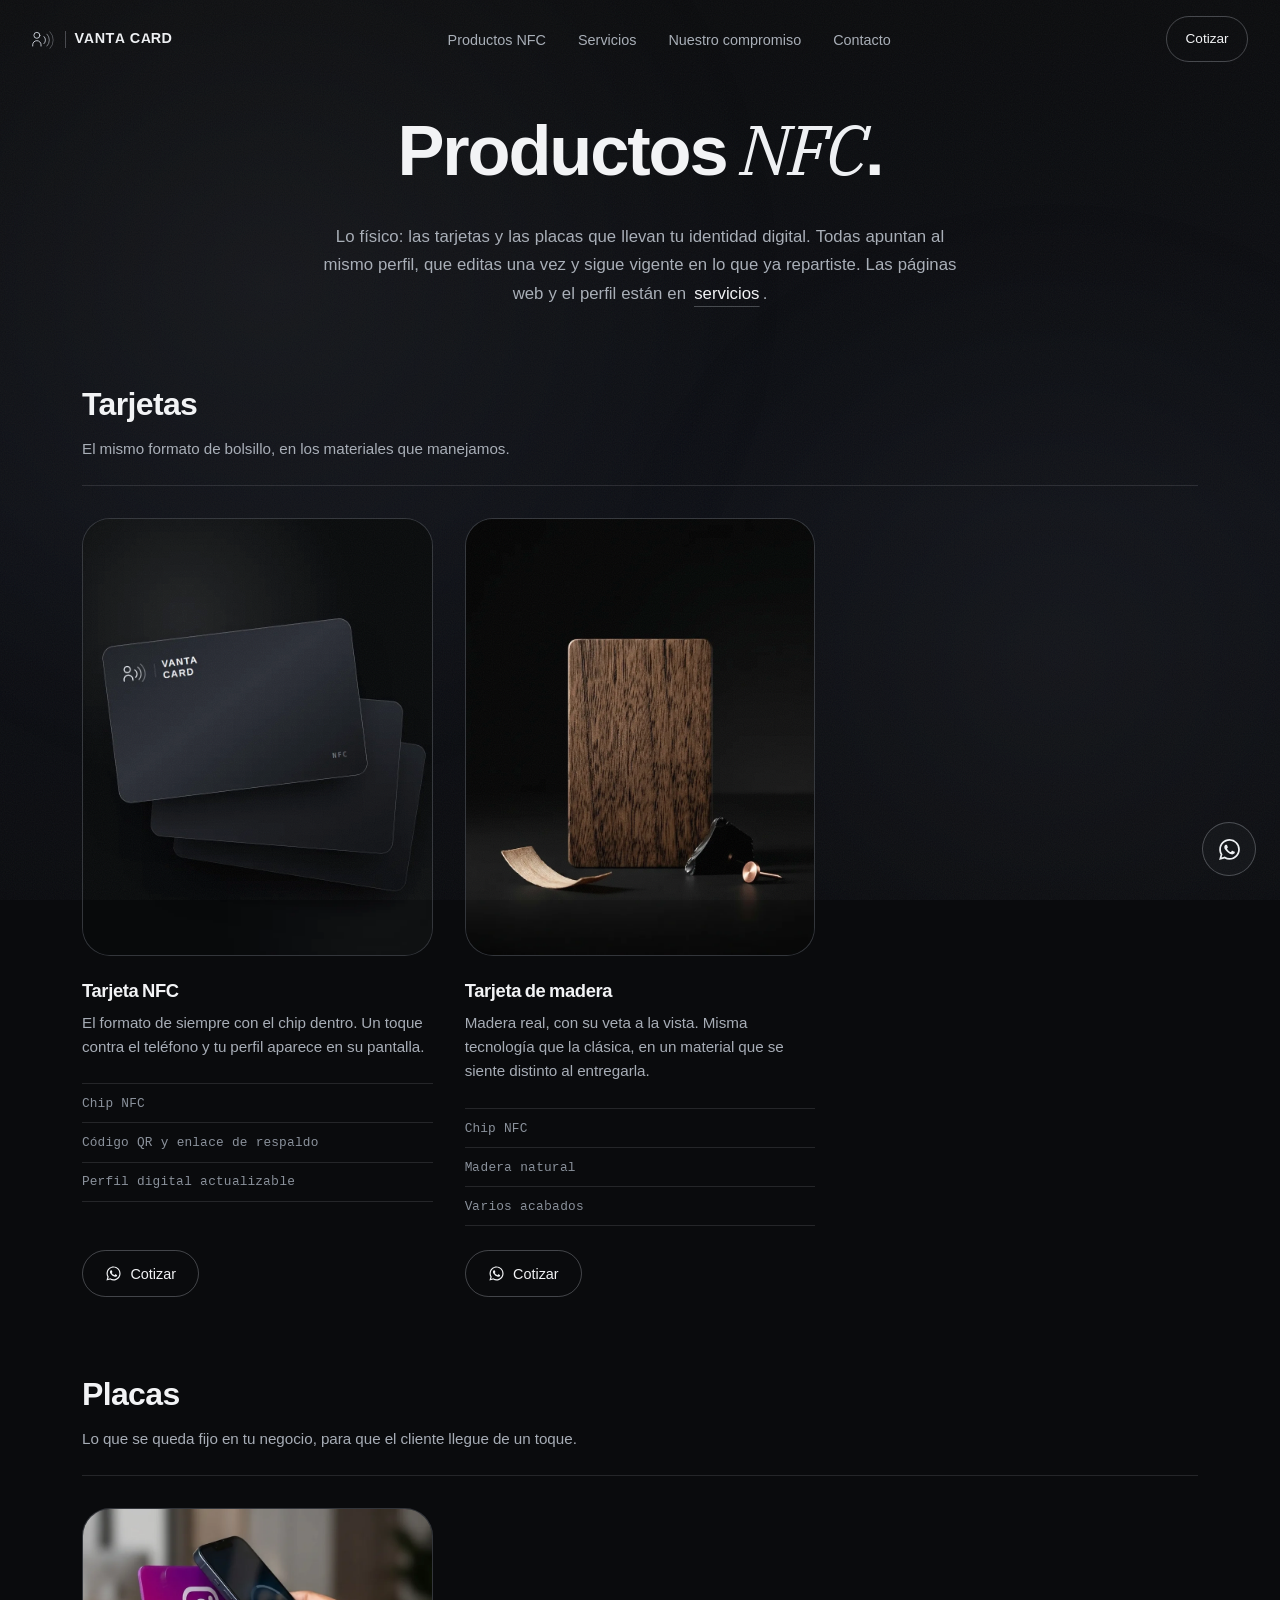
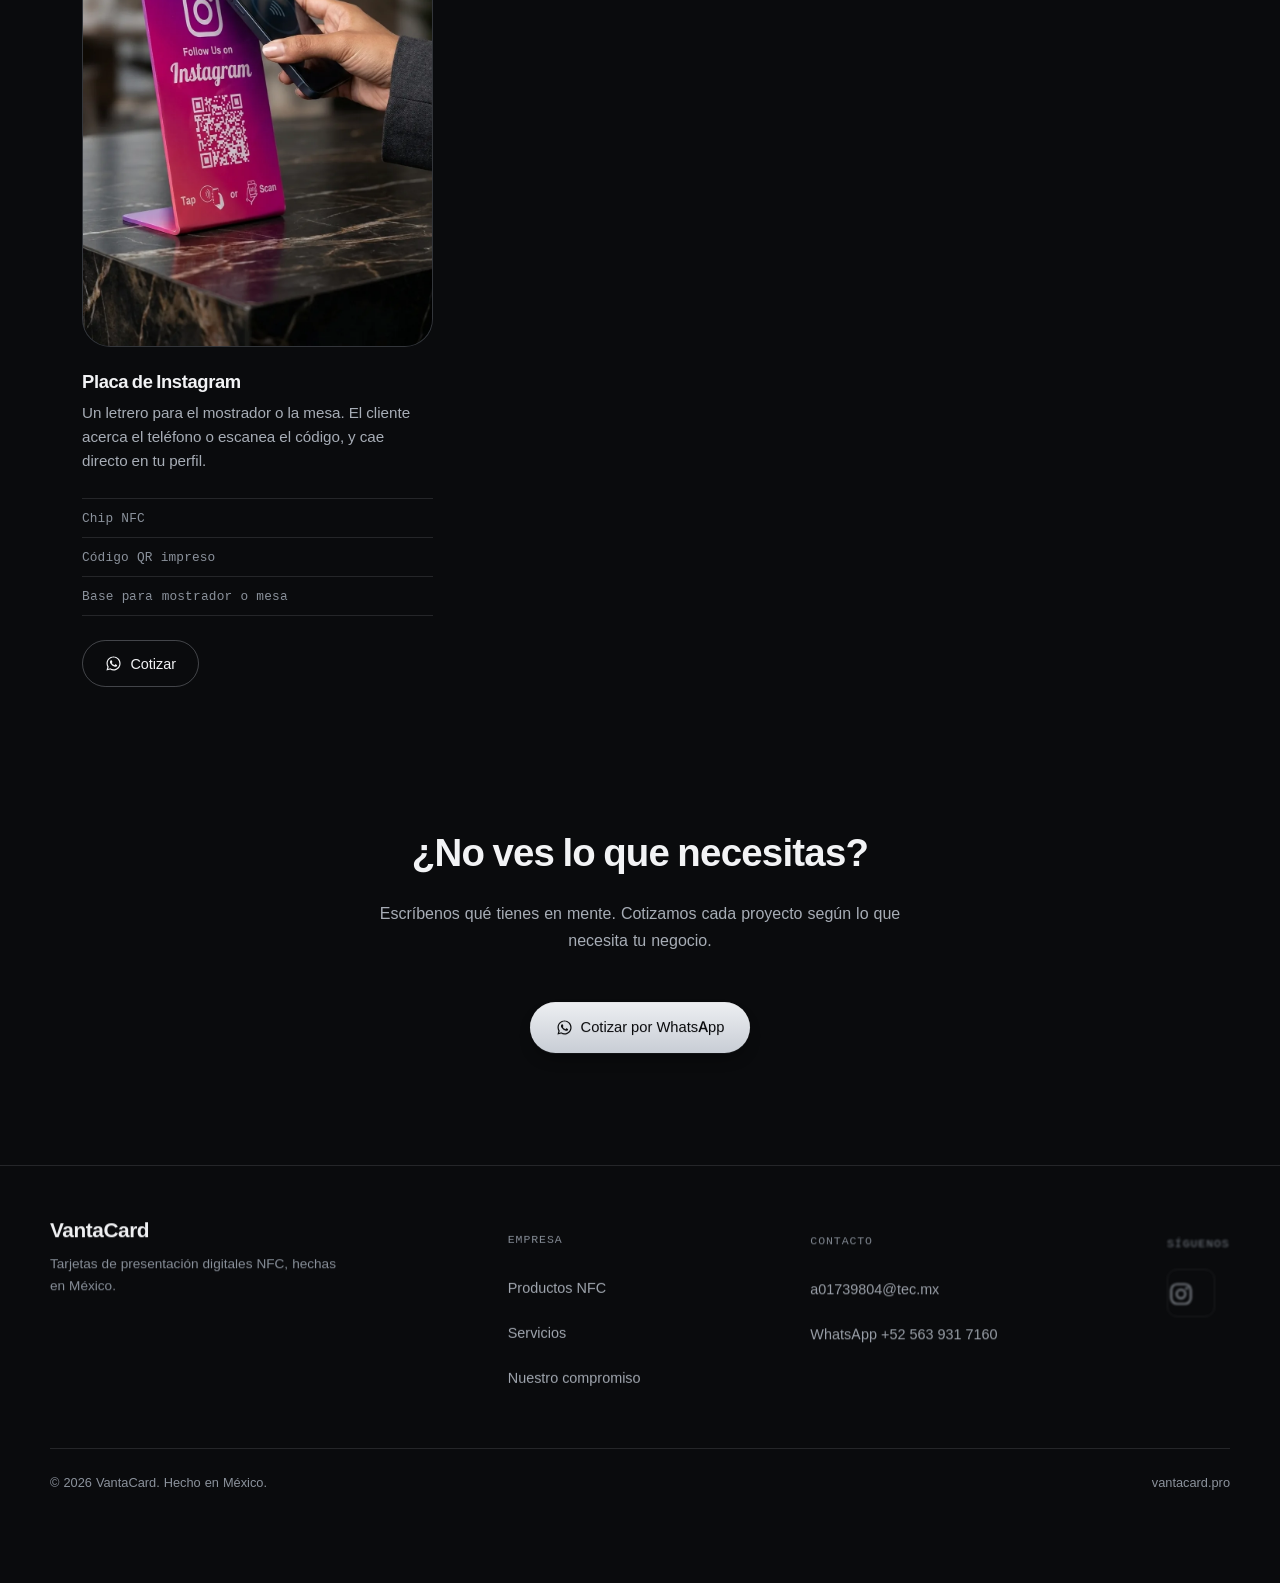
==== commit 7f78702f: "Publicar la tarjeta de madera y la placa de Instagram De las siete fotos que subiste elegí las dos q" ====
--- a/vantacard-web/catalogo.html
+++ b/vantacard-web/catalogo.html
@@ -129,11 +129,9 @@
           </ul>
           <a class="product__cta" href="https://wa.me/525639317160?text=Hola%20VantaCard%2C%20me%20interesa%20la%20Tarjeta%20NFC.%20%C2%BFMe%20pueden%20dar%20m%C3%A1s%20informaci%C3%B3n%3F" target="_blank" rel="noopener"><svg class="btn__icon" viewBox="0 0 24 24" fill="currentColor" aria-hidden="true"><path d="M12.04 2C6.58 2 2.13 6.45 2.13 11.91c0 1.75.46 3.45 1.32 4.95L2 22l5.25-1.38a9.9 9.9 0 0 0 4.79 1.22h.01c5.46 0 9.91-4.45 9.91-9.91 0-2.65-1.03-5.14-2.9-7.01A9.82 9.82 0 0 0 12.04 2Zm0 18.15h-.01a8.2 8.2 0 0 1-4.19-1.15l-.3-.18-3.12.82.83-3.04-.2-.31a8.22 8.22 0 0 1-1.26-4.38c0-4.54 3.7-8.23 8.25-8.23 2.2 0 4.27.86 5.83 2.42a8.2 8.2 0 0 1 2.41 5.83c0 4.54-3.69 8.22-8.24 8.22Zm4.52-6.16c-.25-.12-1.47-.72-1.69-.81-.23-.08-.39-.12-.56.13-.16.24-.64.8-.78.97-.14.16-.29.18-.54.06-.25-.13-1.05-.39-1.99-1.23-.74-.66-1.23-1.47-1.38-1.72-.14-.25-.01-.38.11-.5.11-.11.25-.29.37-.43.13-.15.17-.25.25-.41.09-.17.04-.31-.02-.43-.06-.13-.56-1.34-.76-1.84-.2-.48-.41-.42-.56-.43h-.48c-.17 0-.43.06-.66.31-.22.25-.87.85-.87 2.07s.9 2.4 1.02 2.56c.12.17 1.75 2.67 4.25 3.75.59.25 1.05.4 1.41.52.59.19 1.13.16 1.56.1.48-.07 1.47-.6 1.68-1.18.21-.58.21-1.08.14-1.18-.06-.11-.22-.17-.47-.29Z"/></svg>Cotizar</a>
         </article>
-        <!-- PENDIENTE DE FOTO — assets/producto-madera.webp
-             Cuando exista el archivo, quita esta línea y la de cierre.
-        <article class="product reveal-up">
-          <div class="product__media">
-            <img src="assets/producto-madera.webp" alt="Tarjeta NFC de madera, sostenida frente a un teléfono" loading="lazy" width="1200" height="1500" />
+        <article class="product reveal-up">
+          <div class="product__media">
+            <img src="assets/producto-madera.webp" alt="Tarjeta NFC de madera de nogal, de pie sobre una superficie negra junto a una viruta de madera" loading="lazy" width="900" height="1125" />
           </div>
           <h3 class="product__name">Tarjeta de madera</h3>
           <p class="product__desc">Madera real, con su veta a la vista. Misma tecnología que la clásica, en un material que se siente distinto al entregarla.</p>
@@ -144,28 +142,18 @@
           </ul>
           <a class="product__cta" href="https://wa.me/525639317160?text=Hola%20VantaCard%2C%20me%20interesa%20la%20Tarjeta%20de%20madera.%20%C2%BFMe%20pueden%20dar%20m%C3%A1s%20informaci%C3%B3n%3F" target="_blank" rel="noopener"><svg class="btn__icon" viewBox="0 0 24 24" fill="currentColor" aria-hidden="true"><path d="M12.04 2C6.58 2 2.13 6.45 2.13 11.91c0 1.75.46 3.45 1.32 4.95L2 22l5.25-1.38a9.9 9.9 0 0 0 4.79 1.22h.01c5.46 0 9.91-4.45 9.91-9.91 0-2.65-1.03-5.14-2.9-7.01A9.82 9.82 0 0 0 12.04 2Zm0 18.15h-.01a8.2 8.2 0 0 1-4.19-1.15l-.3-.18-3.12.82.83-3.04-.2-.31a8.22 8.22 0 0 1-1.26-4.38c0-4.54 3.7-8.23 8.25-8.23 2.2 0 4.27.86 5.83 2.42a8.2 8.2 0 0 1 2.41 5.83c0 4.54-3.69 8.22-8.24 8.22Zm4.52-6.16c-.25-.12-1.47-.72-1.69-.81-.23-.08-.39-.12-.56.13-.16.24-.64.8-.78.97-.14.16-.29.18-.54.06-.25-.13-1.05-.39-1.99-1.23-.74-.66-1.23-1.47-1.38-1.72-.14-.25-.01-.38.11-.5.11-.11.25-.29.37-.43.13-.15.17-.25.25-.41.09-.17.04-.31-.02-.43-.06-.13-.56-1.34-.76-1.84-.2-.48-.41-.42-.56-.43h-.48c-.17 0-.43.06-.66.31-.22.25-.87.85-.87 2.07s.9 2.4 1.02 2.56c.12.17 1.75 2.67 4.25 3.75.59.25 1.05.4 1.41.52.59.19 1.13.16 1.56.1.48-.07 1.47-.6 1.68-1.18.21-.58.21-1.08.14-1.18-.06-.11-.22-.17-.47-.29Z"/></svg>Cotizar</a>
         </article>
-        -->
-      </div>
-    </div>
-
-    <!-- GRUPO PENDIENTE DE FOTOS — Placas.
-         Comentado entero a propósito: un encabezado de grupo sin nada
-         debajo se lee como una página rota. En cuanto existan
-         assets/producto-placa-instagram.webp y
-         assets/producto-placa-google.webp, quita esta línea y la de
-         cierre, y quita también los dos comentarios PENDIENTE de
-         adentro.
+      </div>
+    </div>
+
     <div class="catalog__group">
       <div class="catalog__group-head reveal-up">
         <h2>Placas</h2>
         <p>Lo que se queda fijo en tu negocio, para que el cliente llegue de un toque.</p>
       </div>
       <div class="catalog__grid">
-        <!-- PENDIENTE DE FOTO — assets/producto-placa-instagram.webp
-             Cuando exista el archivo, quita esta línea y la de cierre.
-        <article class="product reveal-up">
-          <div class="product__media">
-            <img src="assets/producto-placa-instagram.webp" alt="Placa NFC de Instagram sobre un mostrador, con una persona acercando su teléfono" loading="lazy" width="1200" height="1500" />
+        <article class="product reveal-up">
+          <div class="product__media">
+            <img src="assets/producto-placa-instagram.webp" alt="Placa NFC de Instagram sobre un mostrador, con una persona acercando su teléfono" loading="lazy" width="900" height="1125" />
           </div>
           <h3 class="product__name">Placa de Instagram</h3>
           <p class="product__desc">Un letrero para el mostrador o la mesa. El cliente acerca el teléfono o escanea el código, y cae directo en tu perfil.</p>
@@ -176,12 +164,12 @@
           </ul>
           <a class="product__cta" href="https://wa.me/525639317160?text=Hola%20VantaCard%2C%20me%20interesa%20la%20Placa%20de%20Instagram.%20%C2%BFMe%20pueden%20dar%20m%C3%A1s%20informaci%C3%B3n%3F" target="_blank" rel="noopener"><svg class="btn__icon" viewBox="0 0 24 24" fill="currentColor" aria-hidden="true"><path d="M12.04 2C6.58 2 2.13 6.45 2.13 11.91c0 1.75.46 3.45 1.32 4.95L2 22l5.25-1.38a9.9 9.9 0 0 0 4.79 1.22h.01c5.46 0 9.91-4.45 9.91-9.91 0-2.65-1.03-5.14-2.9-7.01A9.82 9.82 0 0 0 12.04 2Zm0 18.15h-.01a8.2 8.2 0 0 1-4.19-1.15l-.3-.18-3.12.82.83-3.04-.2-.31a8.22 8.22 0 0 1-1.26-4.38c0-4.54 3.7-8.23 8.25-8.23 2.2 0 4.27.86 5.83 2.42a8.2 8.2 0 0 1 2.41 5.83c0 4.54-3.69 8.22-8.24 8.22Zm4.52-6.16c-.25-.12-1.47-.72-1.69-.81-.23-.08-.39-.12-.56.13-.16.24-.64.8-.78.97-.14.16-.29.18-.54.06-.25-.13-1.05-.39-1.99-1.23-.74-.66-1.23-1.47-1.38-1.72-.14-.25-.01-.38.11-.5.11-.11.25-.29.37-.43.13-.15.17-.25.25-.41.09-.17.04-.31-.02-.43-.06-.13-.56-1.34-.76-1.84-.2-.48-.41-.42-.56-.43h-.48c-.17 0-.43.06-.66.31-.22.25-.87.85-.87 2.07s.9 2.4 1.02 2.56c.12.17 1.75 2.67 4.25 3.75.59.25 1.05.4 1.41.52.59.19 1.13.16 1.56.1.48-.07 1.47-.6 1.68-1.18.21-.58.21-1.08.14-1.18-.06-.11-.22-.17-.47-.29Z"/></svg>Cotizar</a>
         </article>
-        -->
+
         <!-- PENDIENTE DE FOTO — assets/producto-placa-google.webp
              Cuando exista el archivo, quita esta línea y la de cierre.
         <article class="product reveal-up">
           <div class="product__media">
-            <img src="assets/producto-placa-google.webp" alt="Placa NFC para reseñas de Google sobre el mostrador de un negocio" loading="lazy" width="1200" height="1500" />
+            <img src="assets/producto-placa-google.webp" alt="Placa NFC para reseñas de Google sobre el mostrador de un negocio" loading="lazy" width="900" height="1125" />
           </div>
           <h3 class="product__name">Placa de reseñas de Google</h3>
           <p class="product__desc">Un letrero para el mostrador. Un toque y el cliente llega a la pantalla para dejarte su reseña, sin buscarte ni escribir nada.</p>
@@ -195,7 +183,6 @@
         -->
       </div>
     </div>
-    -->
 
   </section>
 
--- a/vantacard-web/css/catalogo.css
+++ b/vantacard-web/css/catalogo.css
@@ -122,9 +122,13 @@
   flex-direction: column;
 }
 
+/* 4:5 y no 4:3: las fotos de producto vienen verticales —922x1152, que
+   es exactamente 4:5— así que en apaisado había que recortarles la
+   mitad de la tarjeta. En vertical entran enteras, y además es la
+   proporción que ocupa mejor una pantalla de teléfono. */
 .product__media {
   position: relative;
-  aspect-ratio: 4 / 3;
+  aspect-ratio: 4 / 5;
   border-radius: var(--radius-lg);
   overflow: hidden;
   background: var(--bg-card);
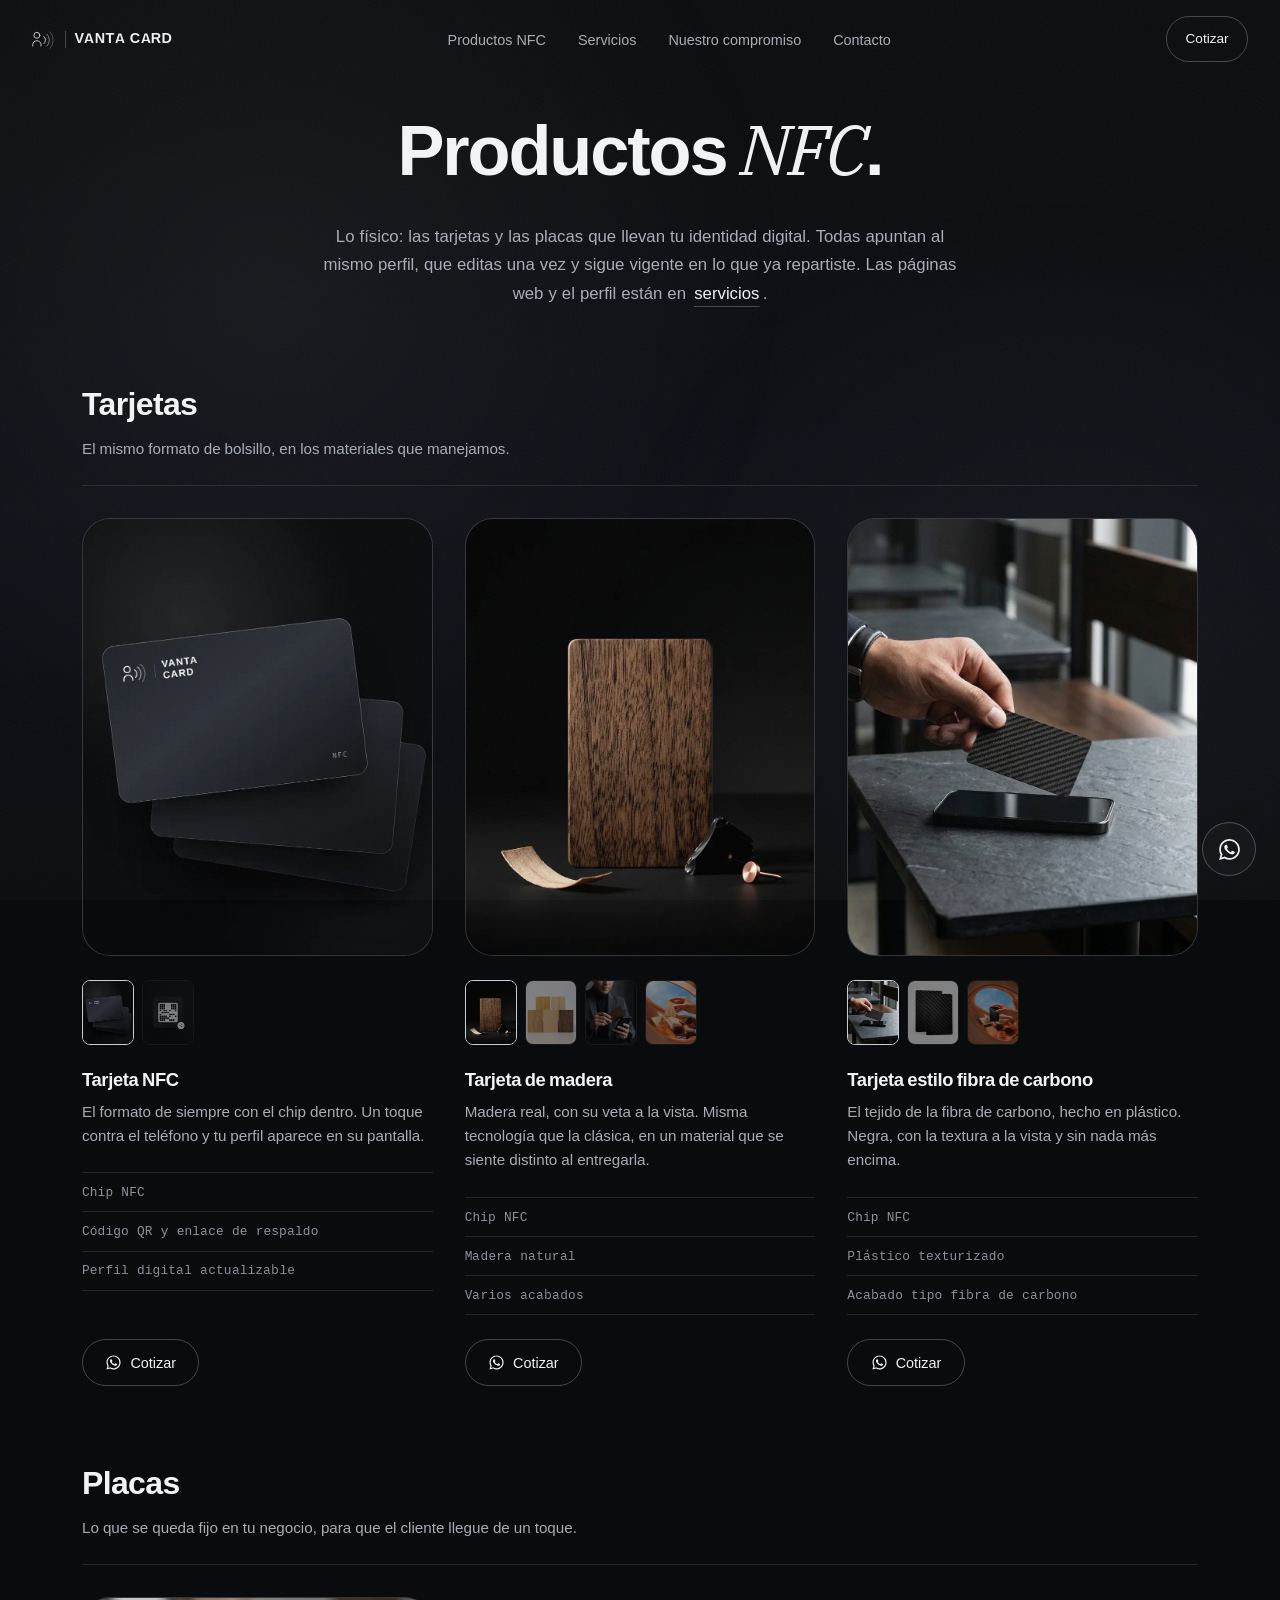
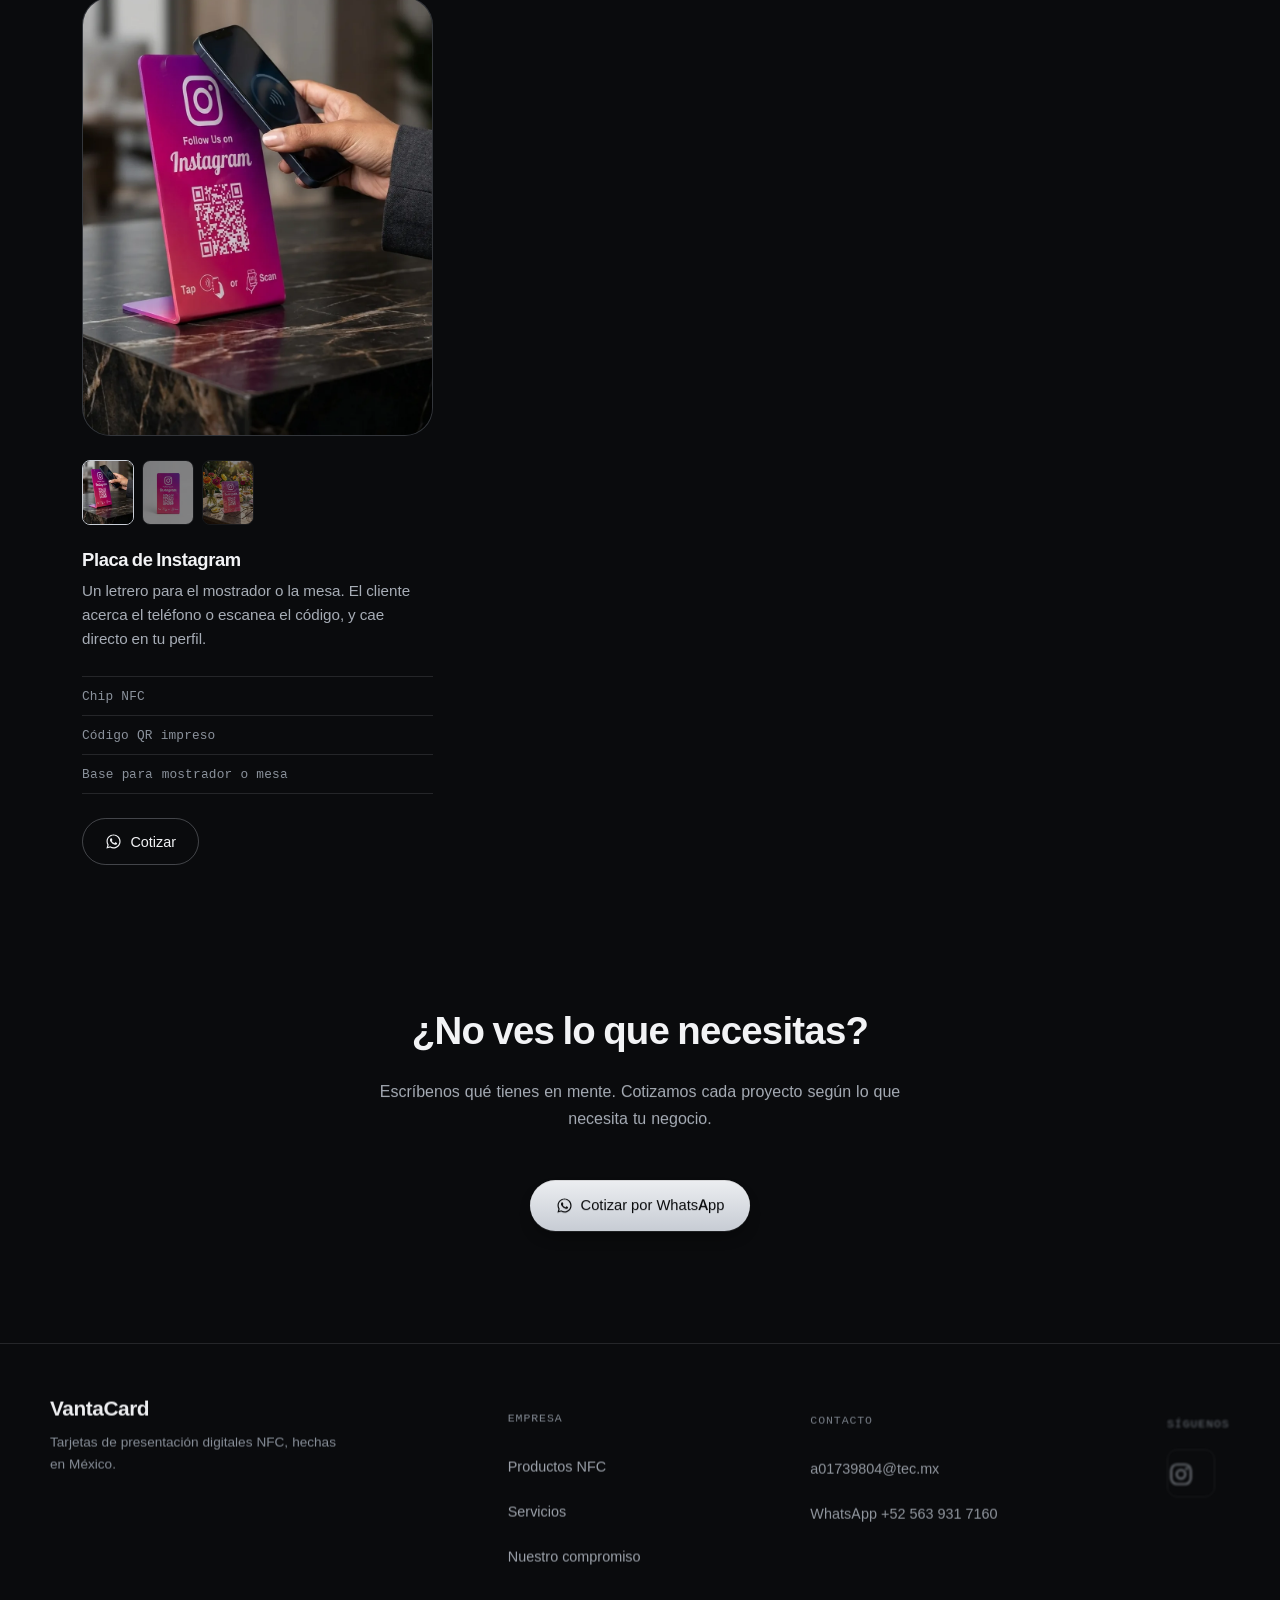
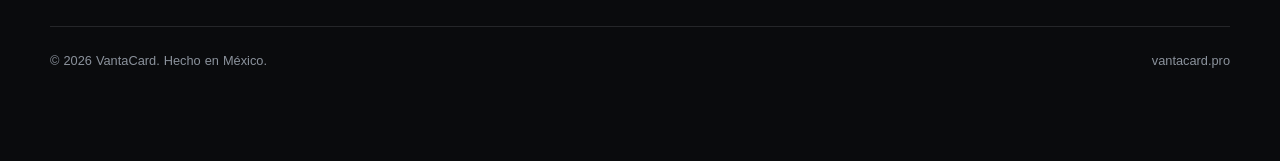
==== commit df5b8821: "Galería de fotos en cada ficha de producto Las tres nuevas son **plástico con acabado tipo fibra de " ====
--- a/vantacard-web/catalogo.html
+++ b/vantacard-web/catalogo.html
@@ -118,8 +118,24 @@
       <div class="catalog__grid">
         <article class="product reveal-up">
           <div class="product__media">
-            <img src="assets/service-cards.webp" alt="Tres tarjetas VantaCard con NFC, flotando en cascada" loading="lazy" width="1400" height="1080" />
-          </div>
+            <img class="product__foto" src="assets/galeria/nfc-1.webp" alt="Tres tarjetas VantaCard con NFC, flotando en cascada" loading="lazy" width="900" height="1125" />
+          </div>
+          <ul class="product__thumbs">
+            <li>
+              <button type="button" class="product__thumb" aria-current="true"
+                      data-full="assets/galeria/nfc-1.webp" data-alt="Tres tarjetas VantaCard con NFC, flotando en cascada"
+                      aria-label="Ver foto 1 de 2">
+                <img src="assets/galeria/nfc-1-t.webp" alt="" loading="lazy" width="200" height="250" />
+              </button>
+            </li>
+            <li>
+              <button type="button" class="product__thumb" aria-current="false"
+                      data-full="assets/galeria/nfc-2.webp" data-alt="Tarjeta VantaCard con un código QR y un ícono de compartir"
+                      aria-label="Ver foto 2 de 2">
+                <img src="assets/galeria/nfc-2-t.webp" alt="" loading="lazy" width="200" height="250" />
+              </button>
+            </li>
+          </ul>
           <h3 class="product__name">Tarjeta NFC</h3>
           <p class="product__desc">El formato de siempre con el chip dentro. Un toque contra el teléfono y tu perfil aparece en su pantalla.</p>
           <ul class="product__specs">
@@ -131,8 +147,38 @@
         </article>
         <article class="product reveal-up">
           <div class="product__media">
-            <img src="assets/producto-madera.webp" alt="Tarjeta NFC de madera de nogal, de pie sobre una superficie negra junto a una viruta de madera" loading="lazy" width="900" height="1125" />
-          </div>
+            <img class="product__foto" src="assets/galeria/madera-1.webp" alt="Tarjeta NFC de madera de nogal, de pie sobre una superficie negra junto a una viruta de madera" loading="lazy" width="900" height="1125" />
+          </div>
+          <ul class="product__thumbs">
+            <li>
+              <button type="button" class="product__thumb" aria-current="true"
+                      data-full="assets/galeria/madera-1.webp" data-alt="Tarjeta NFC de madera de nogal, de pie sobre una superficie negra junto a una viruta de madera"
+                      aria-label="Ver foto 1 de 4">
+                <img src="assets/galeria/madera-1-t.webp" alt="" loading="lazy" width="200" height="250" />
+              </button>
+            </li>
+            <li>
+              <button type="button" class="product__thumb" aria-current="false"
+                      data-full="assets/galeria/madera-2.webp" data-alt="Cinco tarjetas NFC de madera, cada una en un acabado distinto"
+                      aria-label="Ver foto 2 de 4">
+                <img src="assets/galeria/madera-2-t.webp" alt="" loading="lazy" width="200" height="250" />
+              </button>
+            </li>
+            <li>
+              <button type="button" class="product__thumb" aria-current="false"
+                      data-full="assets/galeria/madera-3.webp" data-alt="Una persona de saco sostiene una tarjeta NFC de madera frente a su teléfono"
+                      aria-label="Ver foto 3 de 4">
+                <img src="assets/galeria/madera-3-t.webp" alt="" loading="lazy" width="200" height="250" />
+              </button>
+            </li>
+            <li>
+              <button type="button" class="product__thumb" aria-current="false"
+                      data-full="assets/galeria/madera-4.webp" data-alt="Una mano saca una tarjeta NFC de madera clara de un bolso"
+                      aria-label="Ver foto 4 de 4">
+                <img src="assets/galeria/madera-4-t.webp" alt="" loading="lazy" width="200" height="250" />
+              </button>
+            </li>
+          </ul>
           <h3 class="product__name">Tarjeta de madera</h3>
           <p class="product__desc">Madera real, con su veta a la vista. Misma tecnología que la clásica, en un material que se siente distinto al entregarla.</p>
           <ul class="product__specs">
@@ -141,6 +187,42 @@
             <li>Varios acabados</li>
           </ul>
           <a class="product__cta" href="https://wa.me/525639317160?text=Hola%20VantaCard%2C%20me%20interesa%20la%20Tarjeta%20de%20madera.%20%C2%BFMe%20pueden%20dar%20m%C3%A1s%20informaci%C3%B3n%3F" target="_blank" rel="noopener"><svg class="btn__icon" viewBox="0 0 24 24" fill="currentColor" aria-hidden="true"><path d="M12.04 2C6.58 2 2.13 6.45 2.13 11.91c0 1.75.46 3.45 1.32 4.95L2 22l5.25-1.38a9.9 9.9 0 0 0 4.79 1.22h.01c5.46 0 9.91-4.45 9.91-9.91 0-2.65-1.03-5.14-2.9-7.01A9.82 9.82 0 0 0 12.04 2Zm0 18.15h-.01a8.2 8.2 0 0 1-4.19-1.15l-.3-.18-3.12.82.83-3.04-.2-.31a8.22 8.22 0 0 1-1.26-4.38c0-4.54 3.7-8.23 8.25-8.23 2.2 0 4.27.86 5.83 2.42a8.2 8.2 0 0 1 2.41 5.83c0 4.54-3.69 8.22-8.24 8.22Zm4.52-6.16c-.25-.12-1.47-.72-1.69-.81-.23-.08-.39-.12-.56.13-.16.24-.64.8-.78.97-.14.16-.29.18-.54.06-.25-.13-1.05-.39-1.99-1.23-.74-.66-1.23-1.47-1.38-1.72-.14-.25-.01-.38.11-.5.11-.11.25-.29.37-.43.13-.15.17-.25.25-.41.09-.17.04-.31-.02-.43-.06-.13-.56-1.34-.76-1.84-.2-.48-.41-.42-.56-.43h-.48c-.17 0-.43.06-.66.31-.22.25-.87.85-.87 2.07s.9 2.4 1.02 2.56c.12.17 1.75 2.67 4.25 3.75.59.25 1.05.4 1.41.52.59.19 1.13.16 1.56.1.48-.07 1.47-.6 1.68-1.18.21-.58.21-1.08.14-1.18-.06-.11-.22-.17-.47-.29Z"/></svg>Cotizar</a>
+        </article>
+        <article class="product reveal-up">
+          <div class="product__media">
+            <img class="product__foto" src="assets/galeria/fibra-1.webp" alt="Tarjeta NFC negra con textura de tejido, sostenida sobre una mesa junto a un teléfono" loading="lazy" width="900" height="1125" />
+          </div>
+          <ul class="product__thumbs">
+            <li>
+              <button type="button" class="product__thumb" aria-current="true"
+                      data-full="assets/galeria/fibra-1.webp" data-alt="Tarjeta NFC negra con textura de tejido, sostenida sobre una mesa junto a un teléfono"
+                      aria-label="Ver foto 1 de 3">
+                <img src="assets/galeria/fibra-1-t.webp" alt="" loading="lazy" width="200" height="250" />
+              </button>
+            </li>
+            <li>
+              <button type="button" class="product__thumb" aria-current="false"
+                      data-full="assets/galeria/fibra-2.webp" data-alt="Dos tarjetas NFC negras con textura tipo fibra de carbono, de pie sobre fondo claro"
+                      aria-label="Ver foto 2 de 3">
+                <img src="assets/galeria/fibra-2-t.webp" alt="" loading="lazy" width="200" height="250" />
+              </button>
+            </li>
+            <li>
+              <button type="button" class="product__thumb" aria-current="false"
+                      data-full="assets/galeria/fibra-3.webp" data-alt="Una mano saca una tarjeta NFC negra texturizada de un bolso"
+                      aria-label="Ver foto 3 de 3">
+                <img src="assets/galeria/fibra-3-t.webp" alt="" loading="lazy" width="200" height="250" />
+              </button>
+            </li>
+          </ul>
+          <h3 class="product__name">Tarjeta estilo fibra de carbono</h3>
+          <p class="product__desc">El tejido de la fibra de carbono, hecho en plástico. Negra, con la textura a la vista y sin nada más encima.</p>
+          <ul class="product__specs">
+            <li>Chip NFC</li>
+            <li>Plástico texturizado</li>
+            <li>Acabado tipo fibra de carbono</li>
+          </ul>
+          <a class="product__cta" href="https://wa.me/525639317160?text=Hola%20VantaCard%2C%20me%20interesa%20la%20Tarjeta%20estilo%20fibra%20de%20carbono.%20%C2%BFMe%20pueden%20dar%20m%C3%A1s%20informaci%C3%B3n%3F" target="_blank" rel="noopener"><svg class="btn__icon" viewBox="0 0 24 24" fill="currentColor" aria-hidden="true"><path d="M12.04 2C6.58 2 2.13 6.45 2.13 11.91c0 1.75.46 3.45 1.32 4.95L2 22l5.25-1.38a9.9 9.9 0 0 0 4.79 1.22h.01c5.46 0 9.91-4.45 9.91-9.91 0-2.65-1.03-5.14-2.9-7.01A9.82 9.82 0 0 0 12.04 2Zm0 18.15h-.01a8.2 8.2 0 0 1-4.19-1.15l-.3-.18-3.12.82.83-3.04-.2-.31a8.22 8.22 0 0 1-1.26-4.38c0-4.54 3.7-8.23 8.25-8.23 2.2 0 4.27.86 5.83 2.42a8.2 8.2 0 0 1 2.41 5.83c0 4.54-3.69 8.22-8.24 8.22Zm4.52-6.16c-.25-.12-1.47-.72-1.69-.81-.23-.08-.39-.12-.56.13-.16.24-.64.8-.78.97-.14.16-.29.18-.54.06-.25-.13-1.05-.39-1.99-1.23-.74-.66-1.23-1.47-1.38-1.72-.14-.25-.01-.38.11-.5.11-.11.25-.29.37-.43.13-.15.17-.25.25-.41.09-.17.04-.31-.02-.43-.06-.13-.56-1.34-.76-1.84-.2-.48-.41-.42-.56-.43h-.48c-.17 0-.43.06-.66.31-.22.25-.87.85-.87 2.07s.9 2.4 1.02 2.56c.12.17 1.75 2.67 4.25 3.75.59.25 1.05.4 1.41.52.59.19 1.13.16 1.56.1.48-.07 1.47-.6 1.68-1.18.21-.58.21-1.08.14-1.18-.06-.11-.22-.17-.47-.29Z"/></svg>Cotizar</a>
         </article>
       </div>
     </div>
@@ -153,8 +235,31 @@
       <div class="catalog__grid">
         <article class="product reveal-up">
           <div class="product__media">
-            <img src="assets/producto-placa-instagram.webp" alt="Placa NFC de Instagram sobre un mostrador, con una persona acercando su teléfono" loading="lazy" width="900" height="1125" />
-          </div>
+            <img class="product__foto" src="assets/galeria/placa-instagram-1.webp" alt="Placa NFC de Instagram sobre un mostrador de mármol, con una persona acercando su teléfono" loading="lazy" width="900" height="1125" />
+          </div>
+          <ul class="product__thumbs">
+            <li>
+              <button type="button" class="product__thumb" aria-current="true"
+                      data-full="assets/galeria/placa-instagram-1.webp" data-alt="Placa NFC de Instagram sobre un mostrador de mármol, con una persona acercando su teléfono"
+                      aria-label="Ver foto 1 de 3">
+                <img src="assets/galeria/placa-instagram-1-t.webp" alt="" loading="lazy" width="200" height="250" />
+              </button>
+            </li>
+            <li>
+              <button type="button" class="product__thumb" aria-current="false"
+                      data-full="assets/galeria/placa-instagram-2.webp" data-alt="Placa NFC de Instagram con código QR, sobre fondo blanco"
+                      aria-label="Ver foto 2 de 3">
+                <img src="assets/galeria/placa-instagram-2-t.webp" alt="" loading="lazy" width="200" height="250" />
+              </button>
+            </li>
+            <li>
+              <button type="button" class="product__thumb" aria-current="false"
+                      data-full="assets/galeria/placa-instagram-3.webp" data-alt="Placa NFC de Instagram sobre una mesa de jardín con flores"
+                      aria-label="Ver foto 3 de 3">
+                <img src="assets/galeria/placa-instagram-3-t.webp" alt="" loading="lazy" width="200" height="250" />
+              </button>
+            </li>
+          </ul>
           <h3 class="product__name">Placa de Instagram</h3>
           <p class="product__desc">Un letrero para el mostrador o la mesa. El cliente acerca el teléfono o escanea el código, y cae directo en tu perfil.</p>
           <ul class="product__specs">
--- a/vantacard-web/css/catalogo.css
+++ b/vantacard-web/css/catalogo.css
@@ -146,6 +146,56 @@
 @media (hover: hover) and (pointer: fine) {
   .product:hover .product__media img {
     transform: scale(1.03);
+  }
+}
+
+/* ---------- Galería de la ficha ----------
+   Una tira de miniaturas bajo la foto: tocar una la pone arriba. Sin
+   modal, sin librería y sin carrusel automático — el que mira decide
+   cuándo cambia, y cada miniatura es un botón que el teclado alcanza.
+   Las miniaturas pesan 200px; la foto grande se descarga solo cuando
+   la piden, así que una ficha con cuatro fotos no cobra las cuatro
+   por adelantado. */
+.product__foto {
+  transition: opacity 0.18s ease;
+}
+
+.product__thumbs {
+  display: flex;
+  gap: 8px;
+  margin: 0 0 var(--space-3);
+  padding: 0;
+  list-style: none;
+}
+
+.product__thumb {
+  display: block;
+  width: 52px;
+  aspect-ratio: 4 / 5;
+  padding: 0;
+  overflow: hidden;
+  border: 1px solid var(--border);
+  border-radius: 8px;
+  background: none;
+  cursor: pointer;
+  opacity: 0.5;
+  transition: opacity 0.2s ease, border-color 0.2s ease;
+}
+
+.product__thumb img {
+  width: 100%;
+  height: 100%;
+  object-fit: cover;
+}
+
+.product__thumb[aria-current="true"] {
+  opacity: 1;
+  border-color: var(--accent);
+}
+
+@media (hover: hover) and (pointer: fine) {
+  .product__thumb:hover {
+    opacity: 1;
   }
 }
 
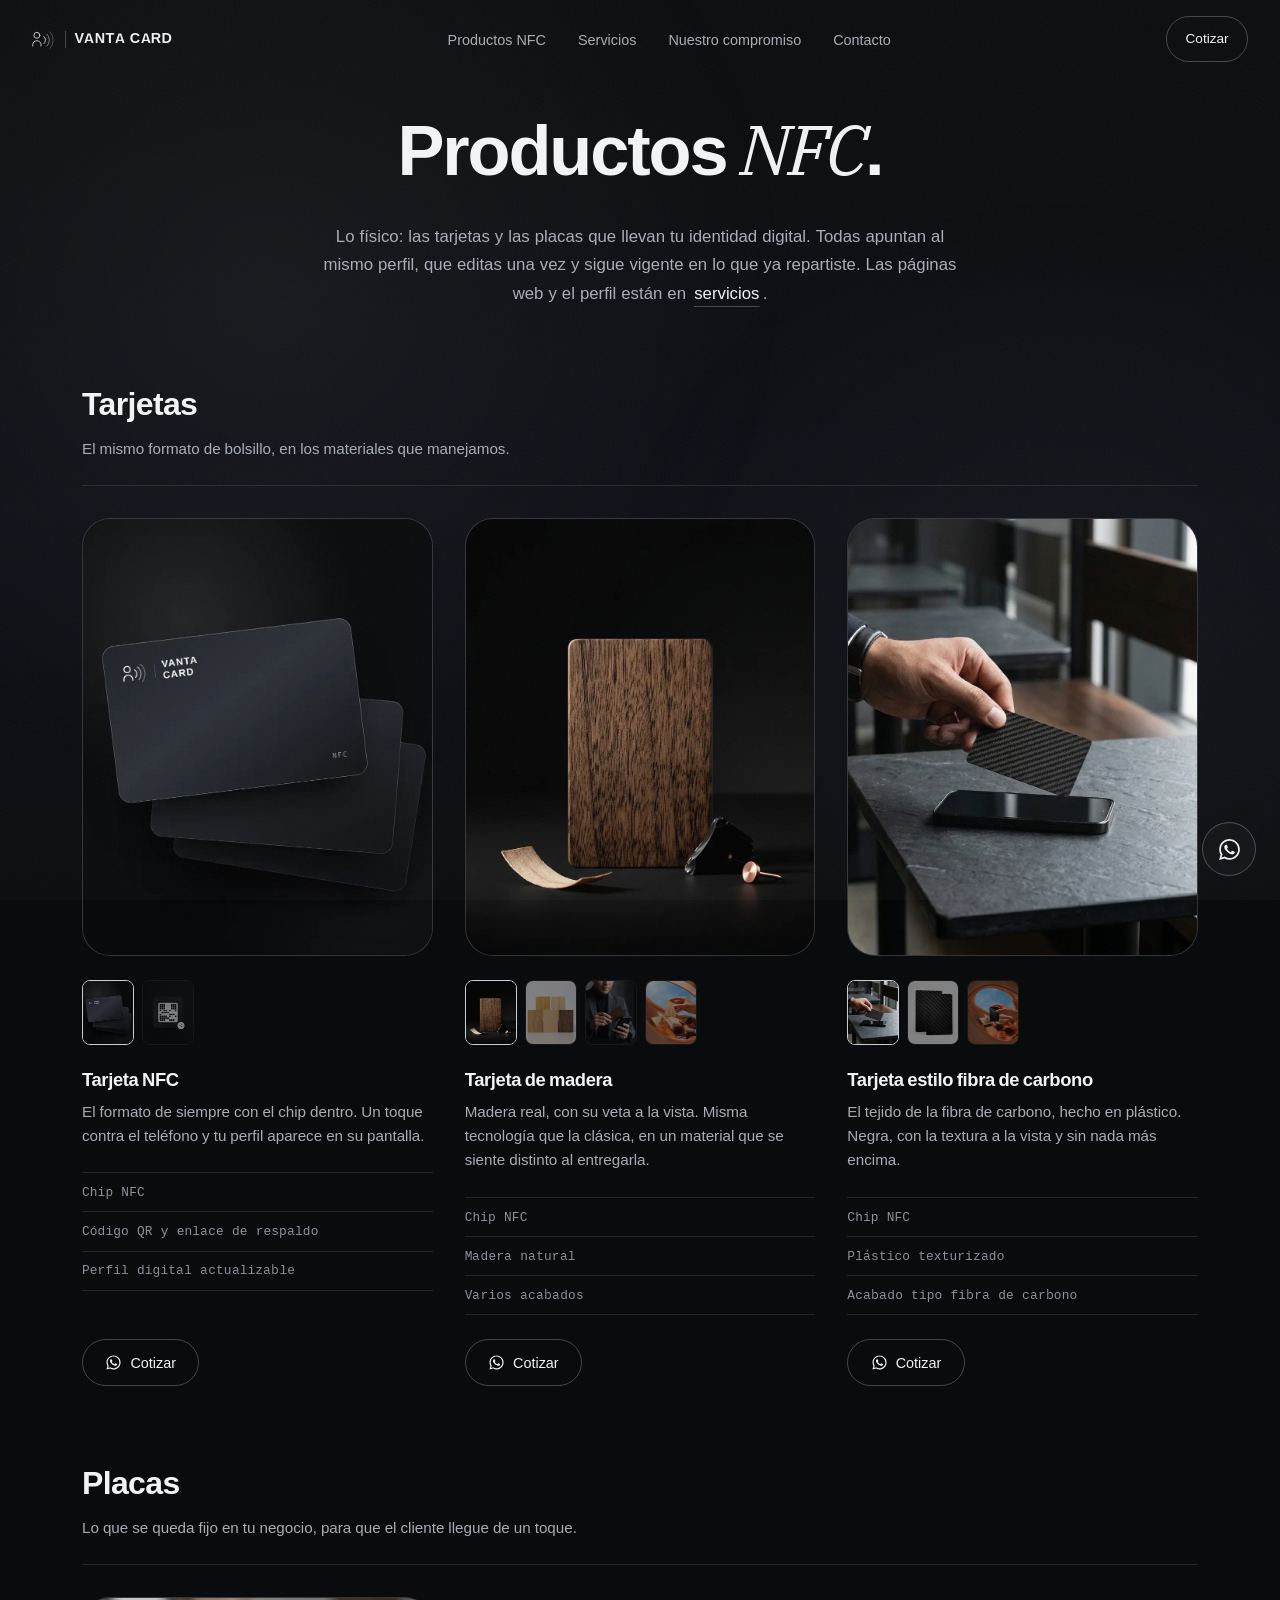
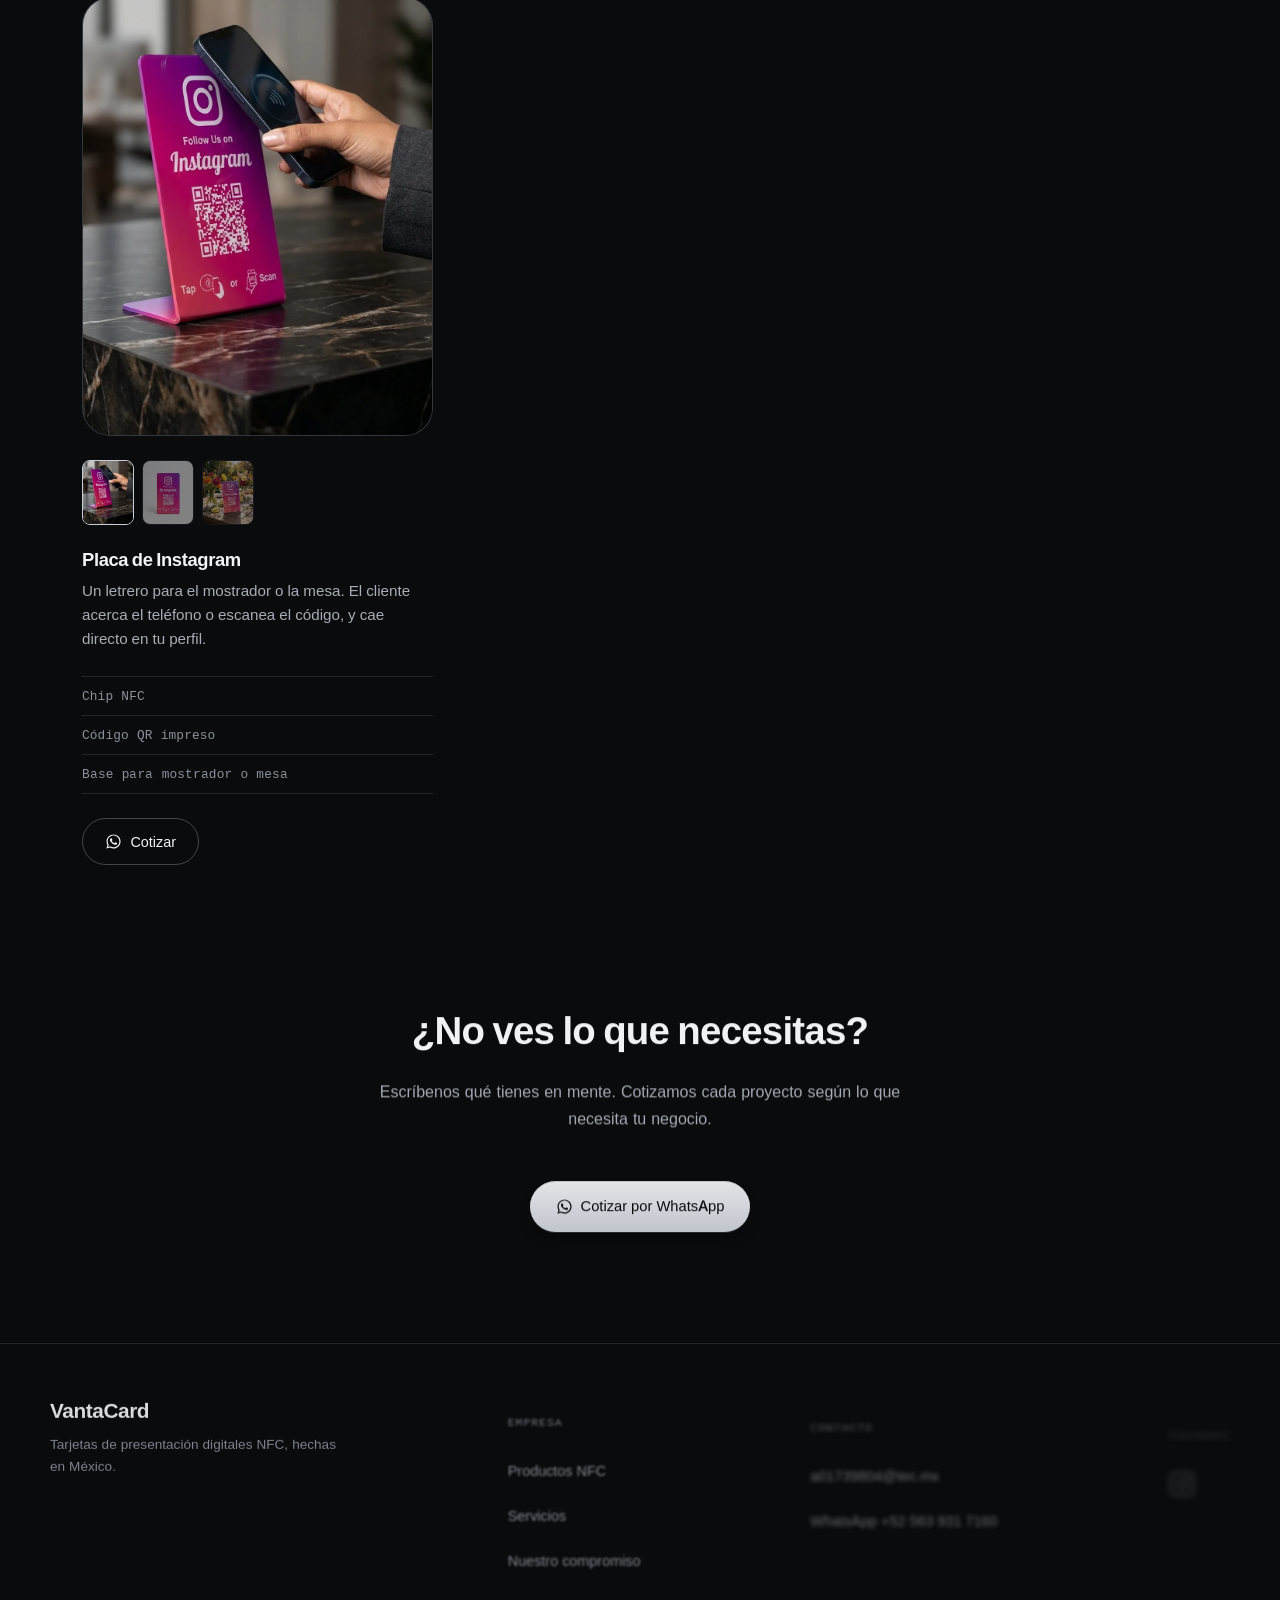
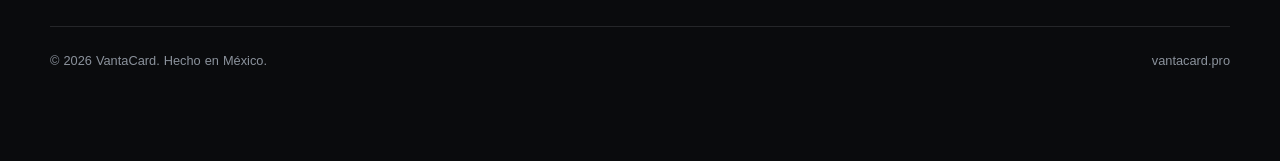
==== commit 46761977: "Bajar la escala tipográfica en teléfono y arreglar el logo de Instagram En una pantalla de 390px el " ====
--- a/vantacard-web/catalogo.html
+++ b/vantacard-web/catalogo.html
@@ -321,10 +321,10 @@
       <div class="footer__col reveal-up">
         <h4>Síguenos</h4>
         <a class="social-link" href="https://www.instagram.com/vantacard.pro/" target="_blank" rel="noopener" aria-label="VantaCard en Instagram">
-          <svg viewBox="0 0 24 24" fill="none" stroke="currentColor" stroke-width="1.6" stroke-linecap="round" stroke-linejoin="round" aria-hidden="true">
-            <rect x="3" y="3" width="18" height="18" rx="5.2"/>
-            <circle cx="12" cy="12" r="4"/>
-            <circle cx="17.3" cy="6.7" r="1.15" fill="currentColor" stroke="none"/>
+          <svg viewBox="0 0 24 24" fill="none" stroke="currentColor" stroke-width="1.7" stroke-linecap="round" stroke-linejoin="round" aria-hidden="true">
+            <rect x="2.8" y="2.8" width="18.4" height="18.4" rx="5.4"/>
+            <circle cx="12" cy="12" r="3.6"/>
+            <circle cx="16.9" cy="7.1" r="1.05" fill="currentColor" stroke="none"/>
           </svg>
         </a>
       </div>
--- a/vantacard-web/css/styles.css
+++ b/vantacard-web/css/styles.css
@@ -1119,30 +1119,38 @@
    weight as every other icon here instead of dropped in as the brand's
    own gradient badge, which would be the one saturated object on an
    otherwise monochrome page. */
-.social-link {
+/* La marca sola, sin marco. El glifo de Instagram ya es un cuadrado
+   redondeado: meterlo dentro de otro cuadrado redondeado con borde
+   daba dos marcos anidados, que es lo que se veía mal. El área
+   tocable sigue siendo de 48px — la da la caja, no un recuadro
+   visible — y lo que responde es el color.
+   El selector lleva `.footer__col a` delante a propósito: esa regla
+   tiene más especificidad que `.social-link` sola y le ganaba el
+   display y el padding, así que el glifo quedaba pegado al borde
+   izquierdo de la caja en vez de centrado. */
+.footer__col a.social-link {
   display: inline-flex;
   align-items: center;
   justify-content: center;
-  /* 48px box, 26px mark. At 44/19 the glyph was swimming in its own
-     frame and read as an afterthought; this is the same ratio the
-     step icons use, at a size that actually carries a logo. Still
-     comfortably above the 44px tap-target floor. */
   width: 48px;
   height: 48px;
-  border: 1px solid var(--border);
-  border-radius: var(--radius-sm);
+  padding: 0;
+  /* El glifo mide 30 dentro de un área tocable de 48, así que sobran 9
+     de cada lado: este margen los descuenta para que el borde del logo
+     caiga en la misma línea que el texto de la columna, no 9px adentro. */
+  margin-left: -9px;
   color: var(--text-secondary);
-  transition: border-color 0.2s ease, color 0.2s ease;
+  transition: color 0.2s ease;
 }
 
 .social-link svg {
-  width: 26px;
-  height: 26px;
+  width: 30px;
+  height: 30px;
+  display: block;
 }
 
 @media (hover: hover) and (pointer: fine) {
-  .social-link:hover {
-    border-color: var(--accent);
+  .footer__col a.social-link:hover {
     color: var(--accent);
   }
 }
@@ -1855,6 +1863,42 @@
 }
 
 @media (max-width: 720px) {
+  /* ---- Escala de teléfono ----
+     Los clamp() de los títulos tienen el piso calculado para
+     escritorio, y en una pantalla de 390px el piso es lo que manda:
+     la h1 salía a 41.6px y las h2 a 30-34px, que es lo que se veía
+     como "zoom". El cuerpo no se toca — 16px de texto y 14.7 de
+     secundario ya estaban bien; lo que sobraba era titular.
+
+     La escala de espacio también baja: 4.5rem de aire entre secciones
+     es proporción de monitor, no de teléfono. */
+  :root {
+    --space-4: 1.5rem;
+    --space-5: 2.25rem;
+    --space-6: 3rem;
+    --space-7: 4.5rem;
+  }
+
+  .identity__inner h1 {
+    font-size: 2rem;
+    line-height: 1.1;
+  }
+
+  .hero-payoff {
+    font-size: 1.65rem;
+  }
+
+  .chapter__aside h2,
+  .offerings__head h2,
+  .services__head h2,
+  .faq__head h2 {
+    font-size: 1.5rem;
+  }
+
+  .pull-quote {
+    font-size: 1.35rem;
+  }
+
   /* La barra: menos aire a los lados que en escritorio, y respeto por
      el recorte de la pantalla en horizontal. */
   .nav {
@@ -1962,7 +2006,7 @@
   }
 
   .audience h2 {
-    font-size: clamp(1.8rem, 7vw, 2.2rem);
+    font-size: 1.5rem;
     letter-spacing: -0.02em;
     margin-bottom: var(--space-4);
   }
--- a/vantacard-web/css/catalogo.css
+++ b/vantacard-web/css/catalogo.css
@@ -284,3 +284,23 @@
   line-height: 1.7;
   margin: 0 auto var(--space-5);
 }
+
+/* ---- Escala de teléfono ---- */
+@media (max-width: 720px) {
+  .catalog-hero h1 {
+    font-size: 2rem;
+    line-height: 1.1;
+  }
+
+  .catalog-hero__lede {
+    font-size: 1rem;
+  }
+
+  .catalog__group-head h2 {
+    font-size: 1.4rem;
+  }
+
+  .catalog-close h2 {
+    font-size: 1.6rem;
+  }
+}
